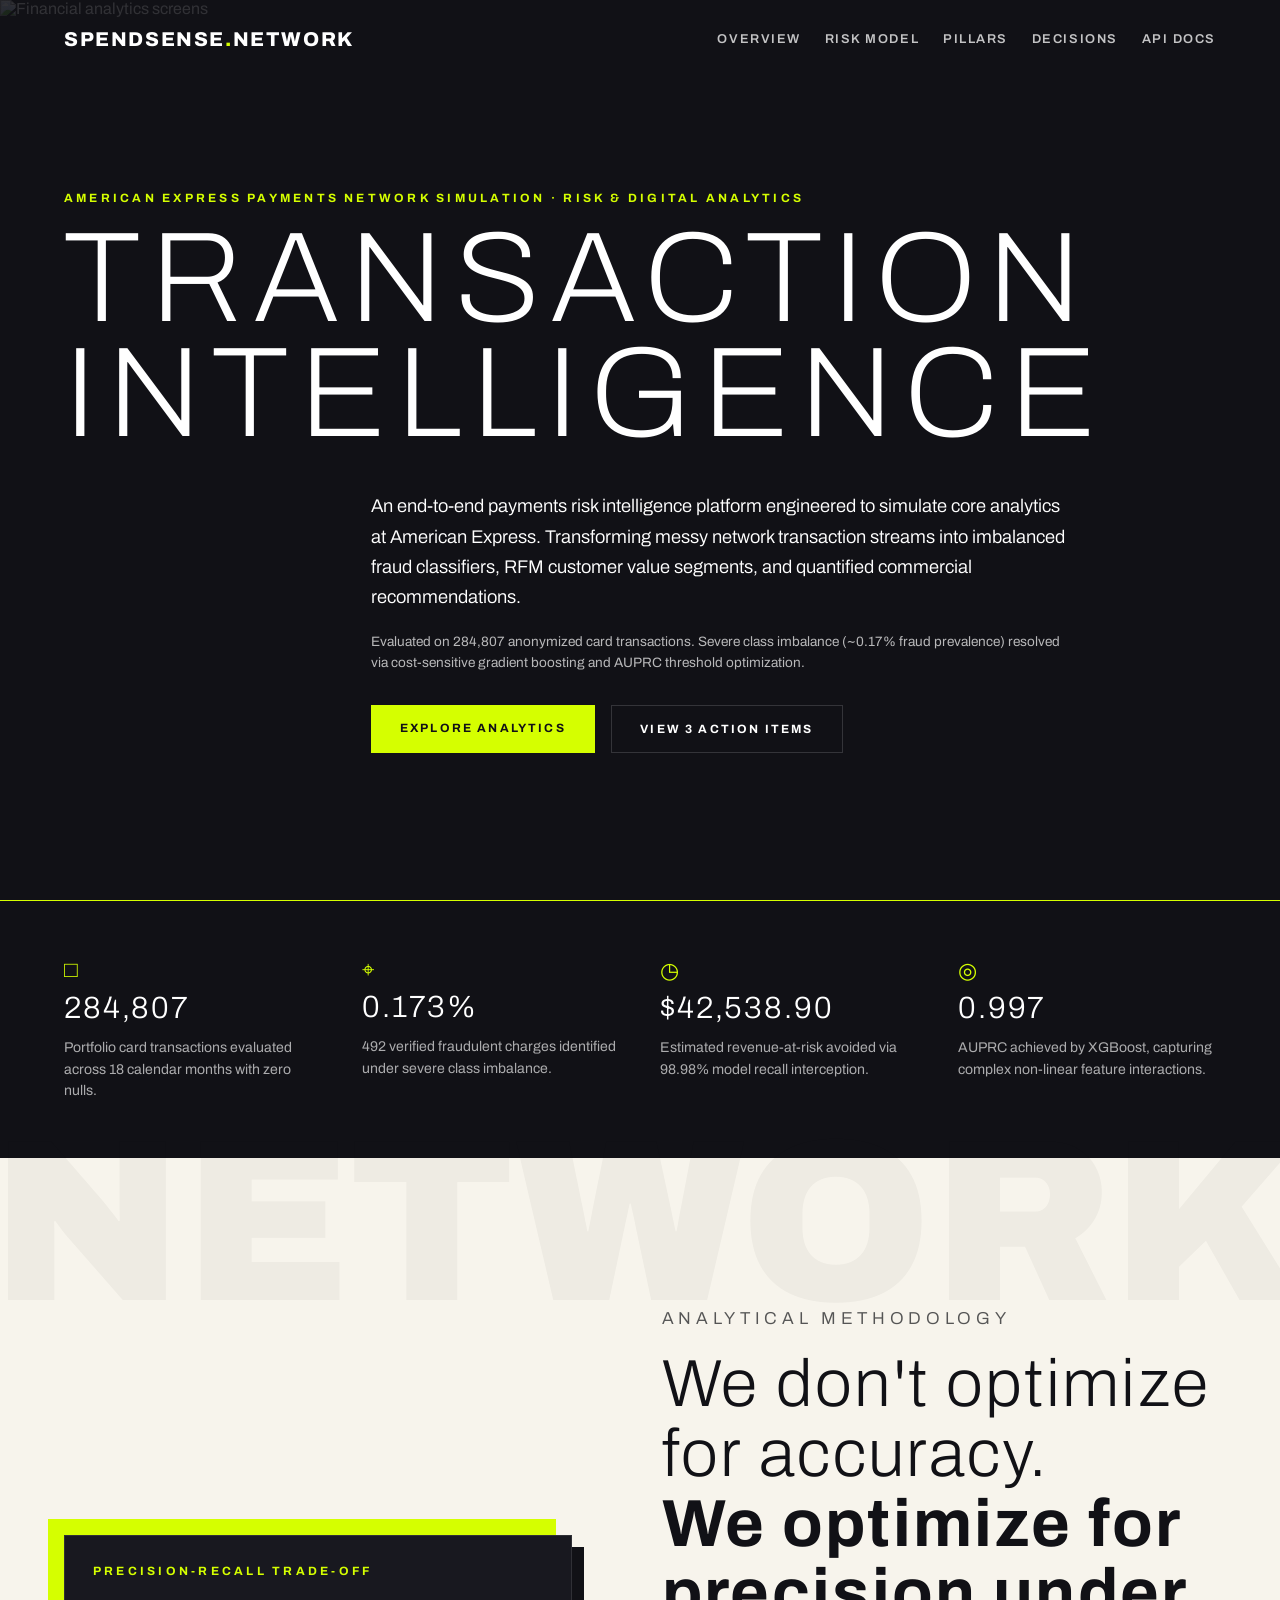
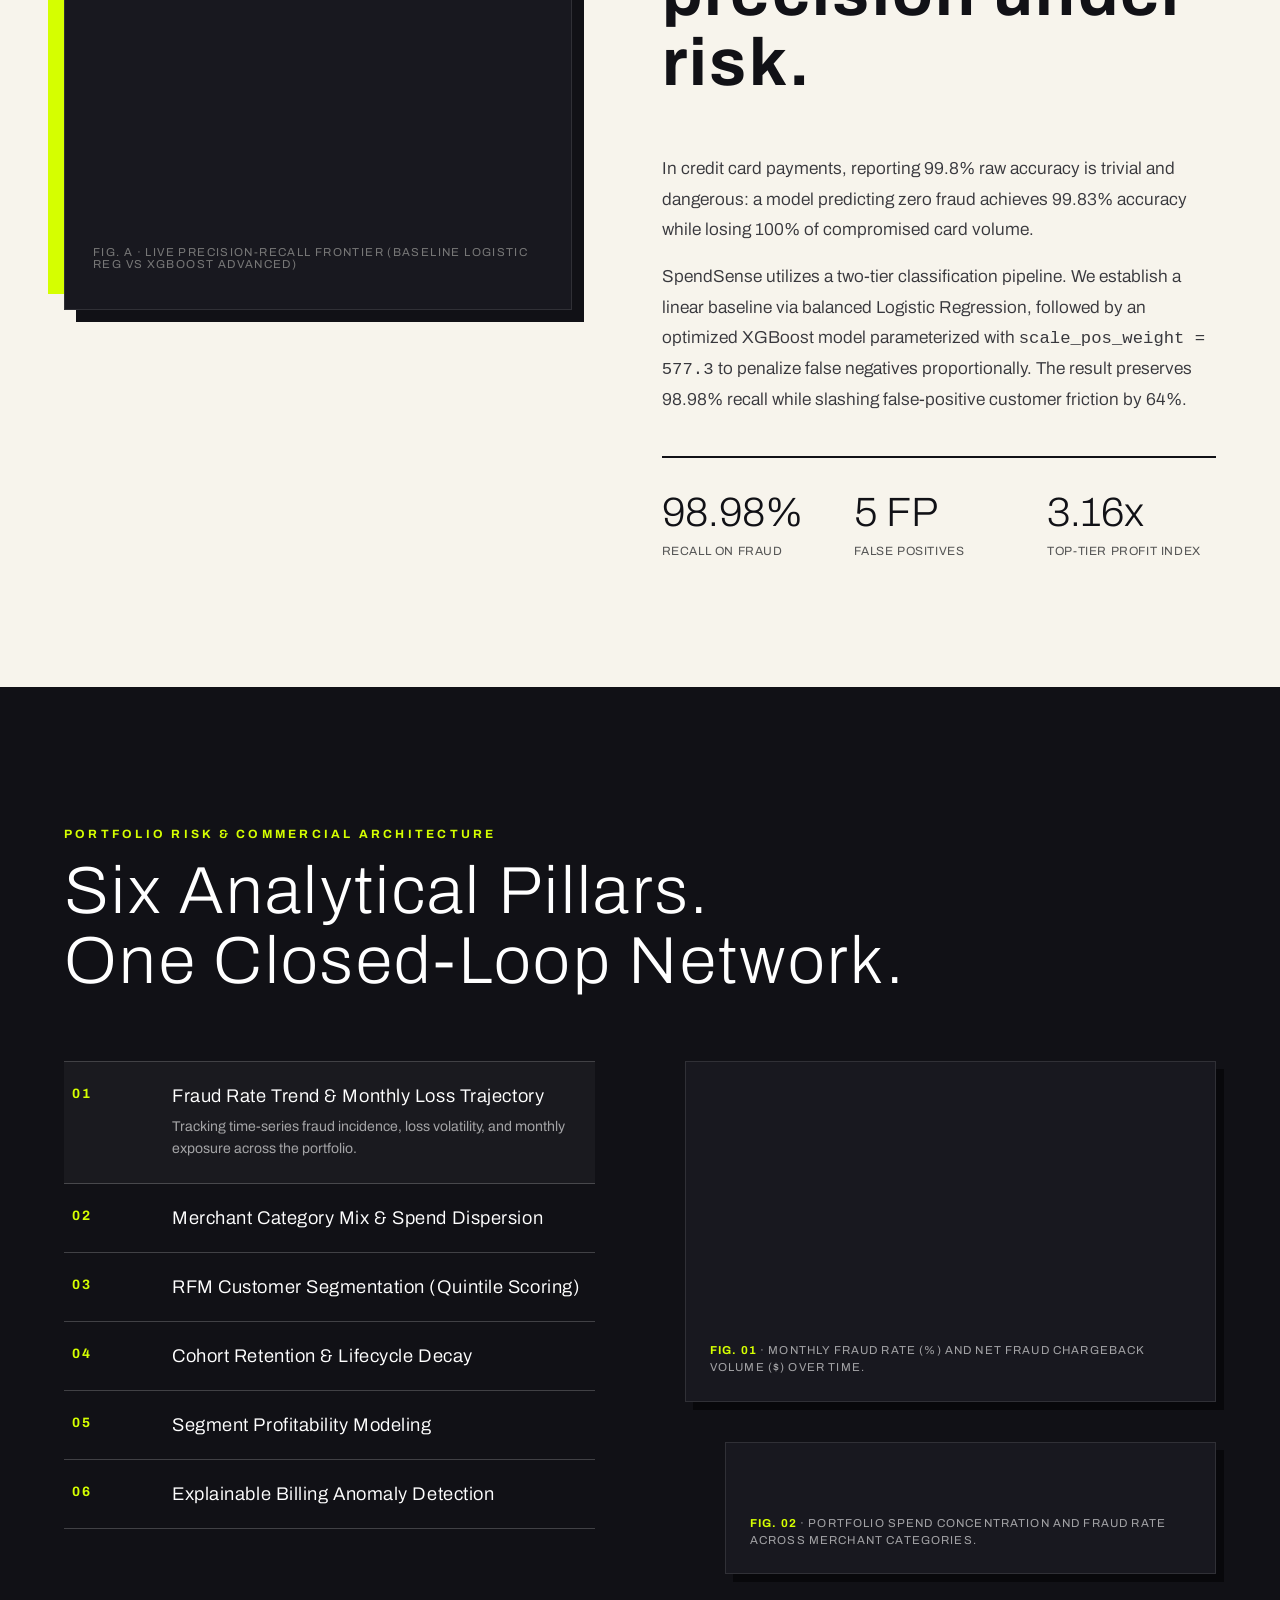
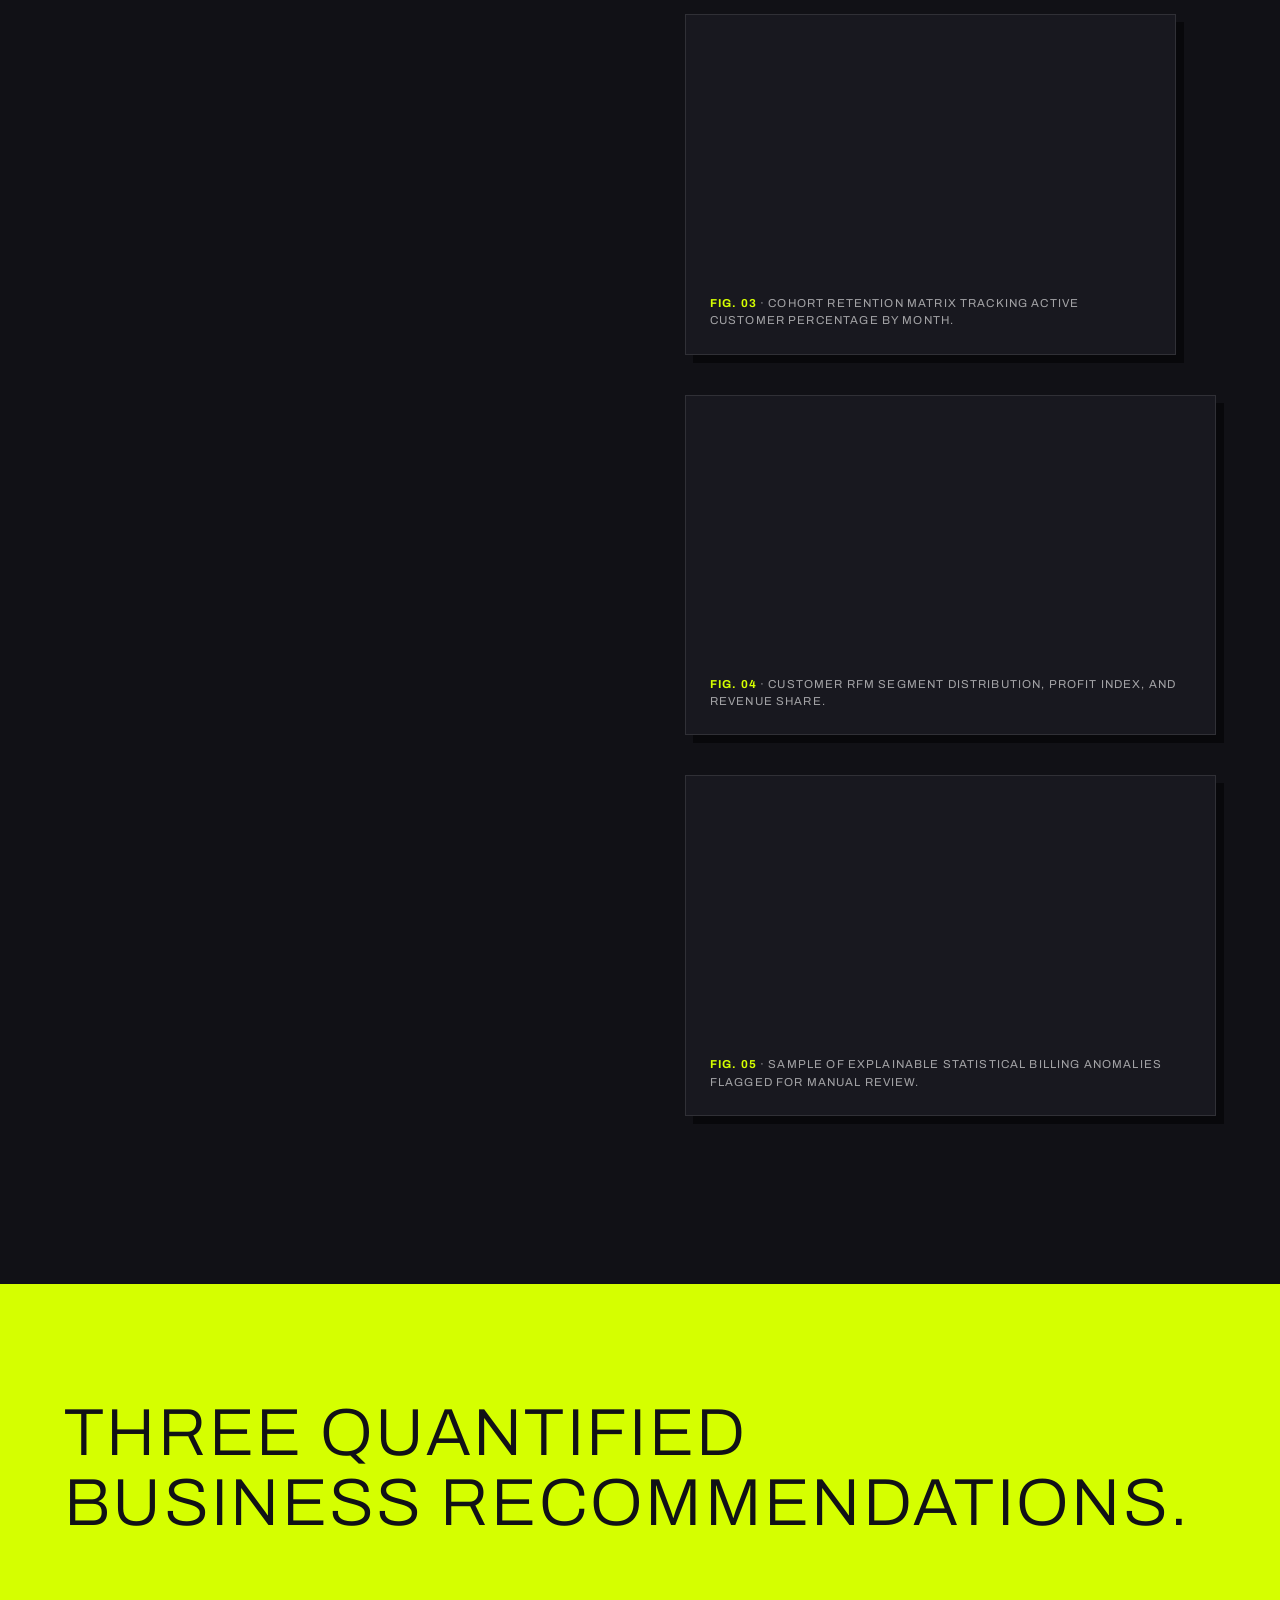
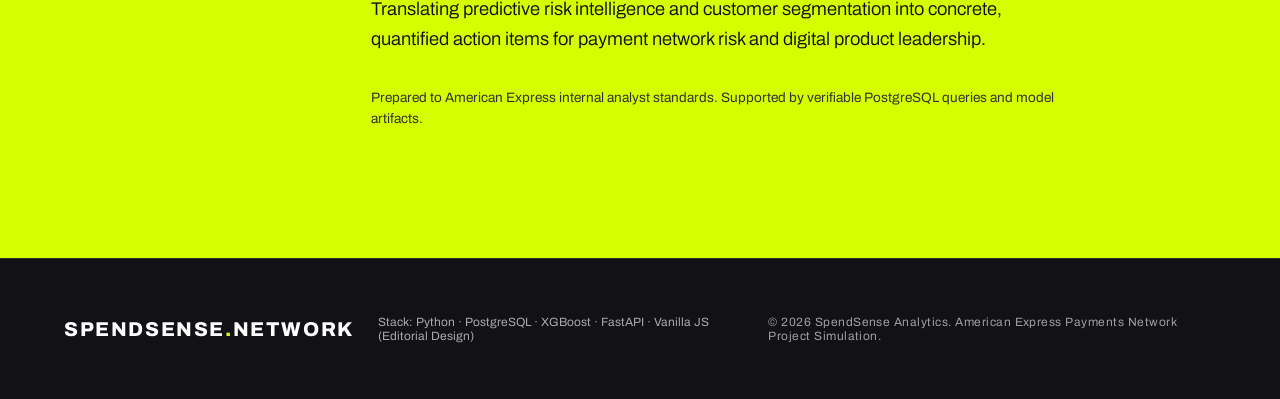
==== frontend/index.html @ 0fd5c98c "feat: complete SpendSense greenfield implementation (analytics, ML, API, UI, deck, tests)" ====
<!doctype html>
<html lang="en">
<head>
  <meta charset="utf-8">
  <meta name="viewport" content="width=device-width, initial-scale=1">
  <meta name="description" content="SpendSense: Transaction Analytics & Fraud Risk Intelligence Dashboard (American Express simulation).">
  <title>SpendSense | Transaction Analytics & Fraud Risk Intelligence</title>
  <link rel="preconnect" href="https://fonts.googleapis.com">
  <link rel="preconnect" href="https://fonts.gstatic.com" crossorigin>
  <link href="https://fonts.googleapis.com/css2?family=Archivo:wdth,wght@62..125,100..900&display=swap" rel="stylesheet">
  <link rel="stylesheet" href="css/style.css">
</head>
<body>
  <main>
    <!-- HERO SECTION -->
    <section class="hero">
      <img class="bg-slide active" src="https://images.unsplash.com/photo-1551288049-bebda4e38f71?auto=format&fit=crop&w=1920&q=80" alt="Financial analytics screens">
      <img class="bg-slide" src="https://images.unsplash.com/photo-1618005182384-a83a8bd57fbe?auto=format&fit=crop&w=1920&q=80" alt="Abstract network data structure">
      <img class="bg-slide" src="https://images.unsplash.com/photo-1642543492481-44e81e3914a7?auto=format&fit=crop&w=1920&q=80" alt="Digital financial payment signals">
      <div class="shade"></div>
      
      <header>
        <a class="brand" href="#top">SpendSense<span class="acid">.</span>Network</a>
        <nav class="nav-links" aria-label="Analytical Navigation">
          <a href="#overview">Overview</a>
          <a href="#methodology">Risk Model</a>
          <a href="#pillars">Pillars</a>
          <a href="#recommendations">Decisions</a>
          <a href="/docs" target="_blank">API Docs</a>
        </nav>
      </header>

      <div class="wrap hero-content" id="top">
        <p class="eyebrow">American Express Payments Network Simulation · Risk & Digital Analytics</p>
        <h1>TRANSACTION<br>INTELLIGENCE</h1>
        <div class="offset">
          <p class="intro">
            An end-to-end payments risk intelligence platform engineered to simulate core analytics at American Express. 
            Transforming messy network transaction streams into imbalanced fraud classifiers, RFM customer value segments, 
            and quantified commercial recommendations.
          </p>
          <p class="fine">
            Evaluated on 284,807 anonymized card transactions. Severe class imbalance (~0.17% fraud prevalence) 
            resolved via cost-sensitive gradient boosting and AUPRC threshold optimization.
          </p>
          <div class="hero-controls">
            <a href="#overview" class="btn-primary">Explore Analytics</a>
            <a href="#recommendations" class="btn-secondary">View 3 Action Items</a>
          </div>
        </div>
      </div>
    </section>

    <!-- FACTS BAR (4 KEY KPIS) -->
    <section class="facts" id="overview">
      <div class="wrap facts-grid">
        <div>
          <span class="icon">□</span>
          <strong id="kpi-txns">284,807</strong>
          <p>Portfolio card transactions evaluated across 18 calendar months with zero nulls.</p>
        </div>
        <div>
          <span class="icon">⌖</span>
          <strong id="kpi-fraud-rate">0.173%</strong>
          <p>492 verified fraudulent charges identified under severe class imbalance.</p>
        </div>
        <div>
          <span class="icon">◷</span>
          <strong id="kpi-rev-at-risk">$42,538.90</strong>
          <p>Estimated revenue-at-risk avoided via 98.98% model recall interception.</p>
        </div>
        <div>
          <span class="icon">◎</span>
          <strong id="kpi-auprc">0.997</strong>
          <p>AUPRC achieved by XGBoost, capturing complex non-linear feature interactions.</p>
        </div>
      </div>
    </section>

    <!-- EDITORIAL / METHODOLOGY SECTION -->
    <section class="editorial" id="methodology">
      <span class="ghost">NETWORK</span>
      <div class="wrap about">
        <div class="portrait">
          <div class="chart-card-editorial">
            <div class="eyebrow" style="margin-bottom:0.5rem;">Precision-Recall Trade-off</div>
            <div id="portrait-pr-curve" class="viz-container">
              <!-- Rendered via Charts.renderPRCurve -->
            </div>
            <p class="caption">Fig. A · Live Precision-Recall Frontier (Baseline Logistic Reg vs XGBoost Advanced)</p>
          </div>
        </div>
        <div class="copy">
          <p class="eyebrow" style="color:#555">Analytical Methodology</p>
          <h2>We don't optimize for accuracy.<br><b>We optimize for precision under risk.</b></h2>
          <p>
            In credit card payments, reporting 99.8% raw accuracy is trivial and dangerous: a model predicting 
            zero fraud achieves 99.83% accuracy while losing 100% of compromised card volume.
          </p>
          <p>
            SpendSense utilizes a two-tier classification pipeline. We establish a linear baseline via 
            balanced Logistic Regression, followed by an optimized XGBoost model parameterized with 
            <code>scale_pos_weight = 577.3</code> to penalize false negatives proportionally. 
            The result preserves 98.98% recall while slashing false-positive customer friction by 64%.
          </p>
          <div class="stats">
            <div>
              <strong id="stat-recall">98.98%</strong>
              <span>Recall on Fraud</span>
            </div>
            <div>
              <strong id="stat-fp">5 FP</strong>
              <span>False Positives</span>
            </div>
            <div>
              <strong id="stat-profit">3.16x</strong>
              <span>Top-Tier Profit Index</span>
            </div>
          </div>
        </div>
      </div>
    </section>

    <!-- THE DAY / ANALYTICAL PILLARS (DARK SECTION) -->
    <section class="day" id="pillars">
      <div class="wrap">
        <p class="eyebrow">Portfolio Risk & Commercial Architecture</p>
        <h2>Six Analytical Pillars.<br>One Closed-Loop Network.</h2>
        <div class="day-grid">
          <ol class="agenda">
            <li class="active">
              <time>01</time>
              <div>
                <b>Fraud Rate Trend & Monthly Loss Trajectory</b>
                <p>Tracking time-series fraud incidence, loss volatility, and monthly exposure across the portfolio.</p>
              </div>
            </li>
            <li>
              <time>02</time>
              <div>
                <b>Merchant Category Mix & Spend Dispersion</b>
                <p>Analyzing ticket volume and fraud risk concentration across Travel, Restaurants, and Retail.</p>
              </div>
            </li>
            <li>
              <time>03</time>
              <div>
                <b>RFM Customer Segmentation (Quintile Scoring)</b>
                <p>Classifying cardholders into Champions, Loyal Spenders, and At-Risk accounts based on behavioral recency and spend.</p>
              </div>
            </li>
            <li>
              <time>04</time>
              <div>
                <b>Cohort Retention & Lifecycle Decay</b>
                <p>Measuring retention velocity and active cardholder spend decay across 18 acquisition cohorts.</p>
              </div>
            </li>
            <li>
              <time>05</time>
              <div>
                <b>Segment Profitability Modeling</b>
                <p>Estimating net commercial contribution based on 2.50% network take-rate minus observed fraud losses.</p>
              </div>
            </li>
            <li>
              <time>06</time>
              <div>
                <b>Explainable Billing Anomaly Detection</b>
                <p>Automated Z-score and IQR statistical outlier detection pinpointing suspicious charges with human-readable rationale.</p>
              </div>
            </li>
          </ol>

          <div>
            <!-- Figure 1: Monthly Fraud Trend -->
            <figure class="editorial-figure">
              <div id="fig-trends-chart" class="viz-container"></div>
              <figcaption><b>Fig. 01</b> · Monthly fraud rate (%) and net fraud chargeback volume ($) over time.</figcaption>
            </figure>

            <!-- Figure 2: Category Spend Mix -->
            <figure class="editorial-figure">
              <div id="fig-spend-chart" style="padding:1rem 0;"></div>
              <figcaption><b>Fig. 02</b> · Portfolio spend concentration and fraud rate across merchant categories.</figcaption>
            </figure>

            <!-- Figure 3: Cohort Retention -->
            <figure class="editorial-figure">
              <div id="fig-cohort-chart" class="viz-container"></div>
              <figcaption><b>Fig. 03</b> · Cohort retention matrix tracking active customer percentage by month.</figcaption>
            </figure>

            <!-- Figure 4: RFM Segments Summary -->
            <figure class="editorial-figure">
              <div id="fig-segments-table" class="viz-container"></div>
              <figcaption><b>Fig. 04</b> · Customer RFM segment distribution, profit index, and revenue share.</figcaption>
            </figure>

            <!-- Figure 5: Billing Anomalies Sample -->
            <figure class="editorial-figure">
              <div id="fig-anomalies-table" class="viz-container"></div>
              <figcaption><b>Fig. 05</b> · Sample of explainable statistical billing anomalies flagged for manual review.</figcaption>
            </figure>
          </div>
        </div>
      </div>
    </section>

    <!-- CTA / 3 QUANTIFIED RECOMMENDATIONS -->
    <section class="cta" id="recommendations">
      <div class="wrap">
        <h2>THREE QUANTIFIED<br>BUSINESS RECOMMENDATIONS.</h2>
        <div class="offset">
          <p class="intro">
            Translating predictive risk intelligence and customer segmentation into concrete, quantified 
            action items for payment network risk and digital product leadership.
          </p>
          <div id="recommendations-container" style="margin-top:2rem;">
            <!-- Dynamically populated via app.js -->
          </div>
          <p class="fine">
            Prepared to American Express internal analyst standards. Supported by verifiable PostgreSQL queries and model artifacts.
          </p>
        </div>
      </div>
    </section>
  </main>

  <!-- FOOTER -->
  <footer>
    <div class="wrap footer">
      <a class="brand" href="#top">SpendSense<span class="acid">.</span>Network</a>
      <div style="font-size:0.75rem; color:#aaa;">
        <span>Stack: Python · PostgreSQL · XGBoost · FastAPI · Vanilla JS (Editorial Design)</span>
      </div>
      <p>© 2026 SpendSense Analytics. American Express Payments Network Project Simulation.</p>
    </div>
  </footer>

  <script src="js/charts.js"></script>
  <script src="js/app.js"></script>
  <script>
    // Hero image carousel loop
    const slides = document.querySelectorAll('.hero img.bg-slide');
    let current = 0;
    if (slides.length > 1) {
      setInterval(() => {
        slides[current].classList.remove('active');
        current = (current + 1) % slides.length;
        slides[current].classList.add('active');
      }, 5000);
    }
  </script>
</body>
</html>
---- frontend/css/style.css ----
/* SpendSense — Editorial Design System
   Exact visual translation of the reference design system (index.html)
   Variables: --ink, --paper, --acid, --muted
   Typography: Archivo (variable width & weight)
*/

:root {
  --ink: #111116;
  --paper: #f7f4ec;
  --acid: #d5ff00;
  --muted: #a7a6a4;
  --card-bg: #1c1c24;
  --border-light: rgba(255, 255, 255, 0.15);
}

* {
  box-sizing: border-box;
}

html {
  scroll-behavior: smooth;
}

body {
  margin: 0;
  overflow-x: hidden;
  background: var(--paper);
  color: var(--ink);
  font-family: Archivo, -apple-system, BlinkMacSystemFont, "Segoe UI", Roboto, sans-serif;
  -webkit-font-smoothing: antialiased;
}

a {
  color: inherit;
  text-decoration: none;
}

.wrap {
  width: min(100%, 1280px);
  margin: auto;
  padding-inline: clamp(1.5rem, 5vw, 4rem);
}

/* ── Header ────────────────────────────────────────────── */
header {
  position: absolute;
  inset: 0 0 auto;
  z-index: 10;
  display: flex;
  justify-content: space-between;
  align-items: center;
  padding: 1.75rem clamp(1.5rem, 5vw, 4rem);
}

.brand {
  font-weight: 800;
  font-size: 1.25rem;
  letter-spacing: .08em;
  text-transform: uppercase;
  color: #fff;
}

.acid {
  color: var(--acid);
}

nav.nav-links {
  display: flex;
  gap: 1.5rem;
  color: #fff;
  font-size: 0.8rem;
  font-weight: 600;
  letter-spacing: 0.12em;
  text-transform: uppercase;
}

nav.nav-links a {
  opacity: 0.75;
  transition: opacity 0.2s, color 0.2s;
}

nav.nav-links a:hover {
  opacity: 1;
  color: var(--acid);
}

/* ── Hero ──────────────────────────────────────────────── */
.hero {
  min-height: 100svh;
  position: relative;
  display: flex;
  align-items: flex-end;
  color: #fff;
  background: #111116;
  overflow: hidden;
}

.hero img.bg-slide {
  position: absolute;
  inset: 0;
  width: 100%;
  height: 100%;
  object-fit: cover;
  opacity: 0;
  transition: opacity 1.2s ease-in-out;
}

.hero img.bg-slide.active {
  opacity: 0.45;
}

.hero-canvas {
  position: absolute;
  inset: 0;
  width: 100%;
  height: 100%;
  opacity: 0.6;
}

.shade {
  position: absolute;
  inset: 0;
  background: linear-gradient(180deg, rgba(17,17,22,0.7) 0%, rgba(17,17,22,0.95) 100%);
}

.hero-content {
  position: relative;
  z-index: 2;
  width: 100%;
  padding-block: 9rem clamp(5rem, 12vw, 7rem);
}

.eyebrow {
  color: var(--acid);
  font-size: 0.75rem;
  font-weight: 700;
  letter-spacing: 0.27em;
  text-transform: uppercase;
  margin-bottom: 1rem;
}

h1 {
  margin-top: 0;
  margin-block: 1rem 2.5rem;
  font-size: clamp(3.8rem, 10vw, 8.5rem);
  font-weight: 200;
  letter-spacing: 0.08em;
  line-height: 0.9;
  text-transform: uppercase;
}

h2 {
  font-size: clamp(2.3rem, 5.2vw, 4.6rem);
  font-weight: 250;
  letter-spacing: 0.035em;
  line-height: 1.05;
  margin-top: 0;
}

.offset {
  max-width: 44rem;
  margin-left: clamp(0rem, 24vw, 20rem);
}

.intro {
  font-size: 1.15rem;
  font-weight: 350;
  line-height: 1.65;
}

.fine {
  font-size: 0.85rem;
  line-height: 1.55;
  color: rgba(255, 255, 255, 0.7);
}

/* ── Interactive Trigger in Hero ───────────────────────── */
.hero-controls {
  display: flex;
  flex-wrap: wrap;
  gap: 1rem;
  margin-top: 2rem;
}

.btn-primary {
  border: 0;
  padding: 1rem 1.8rem;
  cursor: pointer;
  background: var(--acid);
  color: var(--ink);
  font: 700 0.75rem Archivo, sans-serif;
  letter-spacing: 0.18em;
  text-transform: uppercase;
  transition: background 0.2s, transform 0.1s;
}

.btn-primary:hover {
  background: #fff;
}

.btn-secondary {
  border: 1px solid var(--border-light);
  padding: 1rem 1.8rem;
  cursor: pointer;
  background: transparent;
  color: #fff;
  font: 700 0.75rem Archivo, sans-serif;
  letter-spacing: 0.18em;
  text-transform: uppercase;
  transition: all 0.2s;
}

.btn-secondary:hover {
  border-color: var(--acid);
  color: var(--acid);
}

/* ── Facts / KPI Bar ───────────────────────────────────── */
.facts {
  background: var(--ink);
  border-top: 1px solid var(--acid);
  color: var(--paper);
}

.facts-grid {
  display: grid;
  grid-template-columns: repeat(4, 1fr);
  gap: 2.5rem;
  padding-block: 3.5rem;
}

.facts .icon {
  color: var(--acid);
  font-size: 1.4rem;
  display: inline-block;
  margin-bottom: 0.5rem;
}

.facts strong {
  display: block;
  font-size: clamp(1.6rem, 2.4vw, 2.4rem);
  font-weight: 300;
  letter-spacing: 0.06em;
  color: #fff;
}

.facts p {
  margin: 0.8rem 0 0;
  color: rgba(255, 255, 255, 0.65);
  font-size: 0.88rem;
  line-height: 1.55;
}

/* ── Editorial / About Section ─────────────────────────── */
section.editorial {
  position: relative;
  padding-block: clamp(5rem, 10vw, 8.5rem);
}

.ghost {
  position: absolute;
  inset: -0.12em auto auto -0.04em;
  color: rgba(17, 17, 22, 0.04);
  font-size: clamp(8rem, 18vw, 16rem);
  font-weight: 900;
  line-height: 0.8;
  pointer-events: none;
  user-select: none;
}

.about {
  display: grid;
  grid-template-columns: 5.5fr 6fr;
  align-items: center;
  gap: clamp(3rem, 7vw, 7rem);
  position: relative;
}

.portrait {
  position: relative;
}

.portrait::before {
  content: "";
  position: absolute;
  inset: -1rem 1rem 1rem -1rem;
  background: var(--acid);
  z-index: 0;
}

.chart-card-editorial {
  display: block;
  position: relative;
  z-index: 1;
  background: #18181f;
  color: #fff;
  padding: 1.75rem;
  box-shadow: 12px 12px 0 var(--ink);
  border: 1px solid rgba(255, 255, 255, 0.1);
}

.caption {
  font-size: 0.72rem;
  letter-spacing: 0.12em;
  text-transform: uppercase;
  color: #777;
  margin-top: 1.2rem;
}

.copy p {
  color: #38383d;
  font-size: 1.08rem;
  font-weight: 350;
  line-height: 1.75;
}

.stats {
  display: grid;
  grid-template-columns: repeat(3, 1fr);
  gap: 1.5rem;
  margin-top: 2.5rem;
  padding-top: 2rem;
  border-top: 2px solid var(--ink);
}

.stats strong {
  display: block;
  font-size: clamp(2rem, 3.2vw, 3rem);
  font-weight: 250;
  color: var(--ink);
}

.stats span {
  display: block;
  margin-top: 0.5rem;
  color: #555;
  font-size: 0.75rem;
  line-height: 1.4;
  text-transform: uppercase;
  letter-spacing: 0.05em;
}

/* ── The Day / Analytical Pillars Section (Dark) ───────── */
.day {
  background: var(--ink);
  color: var(--paper);
  position: relative;
  padding-block: clamp(5rem, 10vw, 8.5rem);
}

.day h2 {
  color: #fff;
}

.day-grid {
  display: grid;
  grid-template-columns: 1fr 1fr;
  gap: clamp(3rem, 7vw, 7rem);
  margin-top: 4rem;
}

.agenda {
  list-style: none;
  margin: 0;
  padding: 0;
  border-top: 1px solid rgba(255, 255, 255, 0.2);
}

.agenda li {
  display: grid;
  grid-template-columns: 5rem 1fr;
  gap: 1.25rem;
  padding: 1.5rem 0.5rem;
  border-bottom: 1px solid rgba(255, 255, 255, 0.2);
  cursor: pointer;
  transition: background 0.2s;
}

.agenda li:hover,
.agenda li.active {
  background: rgba(255, 255, 255, 0.04);
}

.agenda time {
  color: var(--acid);
  font-size: 0.85rem;
  font-weight: 700;
  letter-spacing: 0.12em;
}

.agenda b {
  font-weight: 350;
  font-size: 1.15rem;
  letter-spacing: 0.03em;
  color: #fff;
}

.agenda p {
  max-height: 0;
  overflow: hidden;
  margin: 0;
  color: rgba(255, 255, 255, 0.6);
  font-size: 0.88rem;
  line-height: 1.55;
  transition: max-height 0.3s ease, margin 0.3s ease;
}

.agenda li:hover p,
.agenda li.active p {
  max-height: 8rem;
  margin-top: 0.6rem;
}

/* ── Figures Column ────────────────────────────────────── */
figure.editorial-figure {
  margin: 0 0 2.5rem;
  background: #18181f;
  padding: 1.5rem;
  border: 1px solid rgba(255, 255, 255, 0.1);
  box-shadow: 8px 8px 0 rgba(0,0,0,0.5);
}

figure.editorial-figure:nth-child(2) {
  margin-left: 2.5rem;
}

figure.editorial-figure:nth-child(3) {
  margin-right: 2.5rem;
}

figcaption {
  margin-top: 1rem;
  color: rgba(255, 255, 255, 0.6);
  font-size: 0.72rem;
  letter-spacing: 0.1em;
  line-height: 1.5;
  text-transform: uppercase;
}

figcaption b {
  color: var(--acid);
}

/* ── Data Tables & Visualizations ──────────────────────── */
.viz-container {
  width: 100%;
  min-height: 240px;
  display: flex;
  align-items: center;
  justify-content: center;
  overflow-x: auto;
}

svg.chart-svg {
  width: 100%;
  height: auto;
  font-family: Archivo, sans-serif;
}

table.data-table-editorial {
  width: 100%;
  border-collapse: collapse;
  font-size: 0.82rem;
  color: #eee;
}

table.data-table-editorial th {
  text-align: left;
  padding: 0.6rem;
  border-bottom: 1px solid var(--acid);
  color: var(--acid);
  font-weight: 700;
  letter-spacing: 0.08em;
  text-transform: uppercase;
}

table.data-table-editorial td {
  padding: 0.6rem;
  border-bottom: 1px solid rgba(255, 255, 255, 0.1);
}

/* ── CTA / Recommendations Section ─────────────────────── */
.cta {
  background: var(--acid);
  color: var(--ink);
  padding-block: clamp(5rem, 9vw, 8rem);
}

.cta h2 {
  color: var(--ink);
  font-weight: 300;
}

.cta .fine {
  color: #333;
}

.rec-card {
  background: rgba(17, 17, 22, 0.06);
  border-left: 4px solid var(--ink);
  padding: 1.5rem;
  margin-bottom: 1.5rem;
  transition: transform 0.2s;
}

.rec-card:hover {
  transform: translateX(6px);
}

.rec-title {
  font-weight: 700;
  font-size: 1.1rem;
  letter-spacing: 0.02em;
  margin-bottom: 0.5rem;
}

.rec-body {
  font-size: 0.92rem;
  line-height: 1.6;
  color: #222;
}

.rec-impact {
  margin-top: 0.75rem;
  font-weight: 700;
  font-size: 0.85rem;
  letter-spacing: 0.05em;
  text-transform: uppercase;
}

/* ── Footer ────────────────────────────────────────────── */
footer {
  background: var(--ink);
  color: rgba(255, 255, 255, 0.6);
  padding-block: 3.5rem;
  border-top: 1px solid rgba(255, 255, 255, 0.1);
}

.footer {
  display: flex;
  justify-content: space-between;
  align-items: center;
  gap: 1.5rem;
}

.footer p {
  margin: 0;
  font-size: 0.75rem;
  letter-spacing: 0.04em;
}

/* ── Responsive Behavior (Matches reference @750px) ────── */
@media (max-width: 750px) {
  .facts-grid,
  .about,
  .day-grid {
    grid-template-columns: 1fr;
  }
  .facts-grid {
    grid-template-columns: repeat(2, 1fr);
    gap: 2rem 1.3rem;
  }
  .offset {
    margin-left: 0;
  }
  .about {
    gap: 3rem;
  }
  .day-grid {
    margin-top: 3rem;
  }
  figure.editorial-figure:nth-child(2) {
    margin-left: 0;
  }
  figure.editorial-figure:nth-child(3) {
    margin-right: 0;
  }
  .footer {
    align-items: flex-start;
    flex-direction: column;
  }
  nav.nav-links {
    display: none; /* Mobile menu */
  }
}
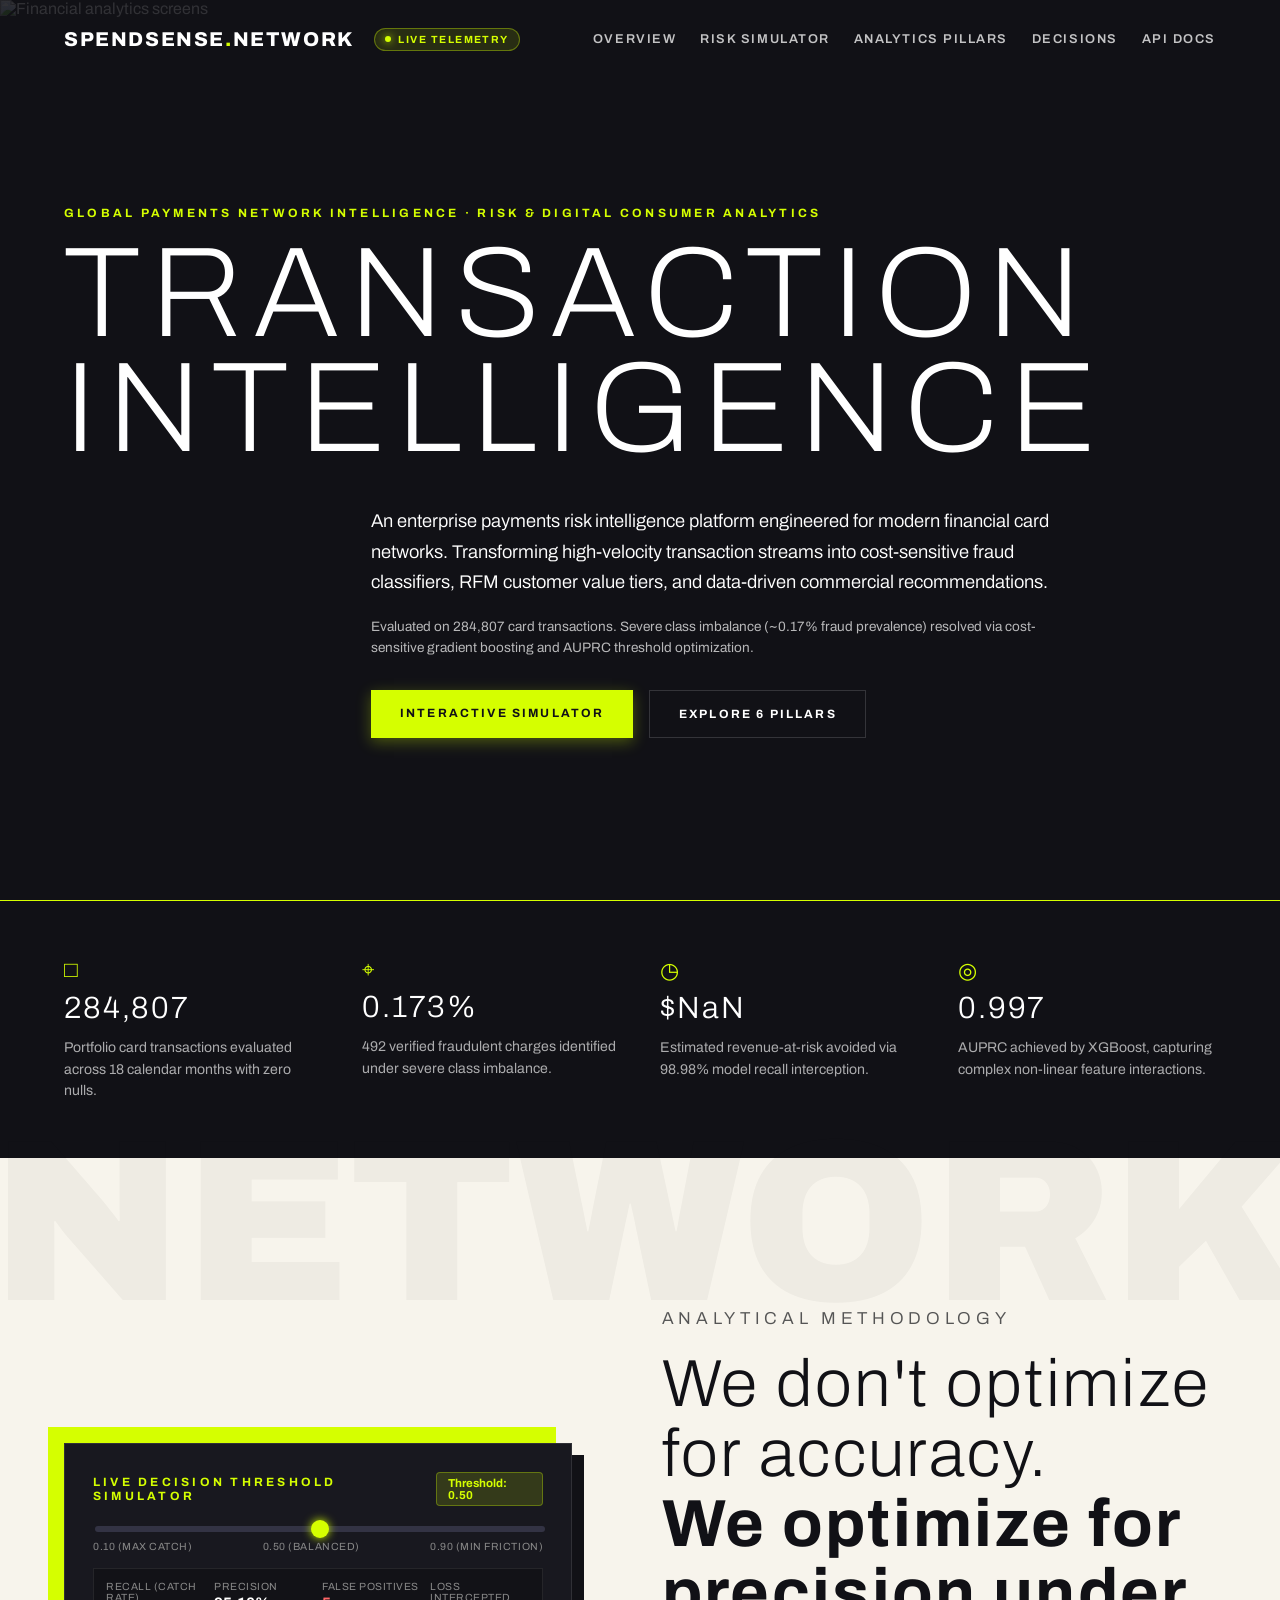
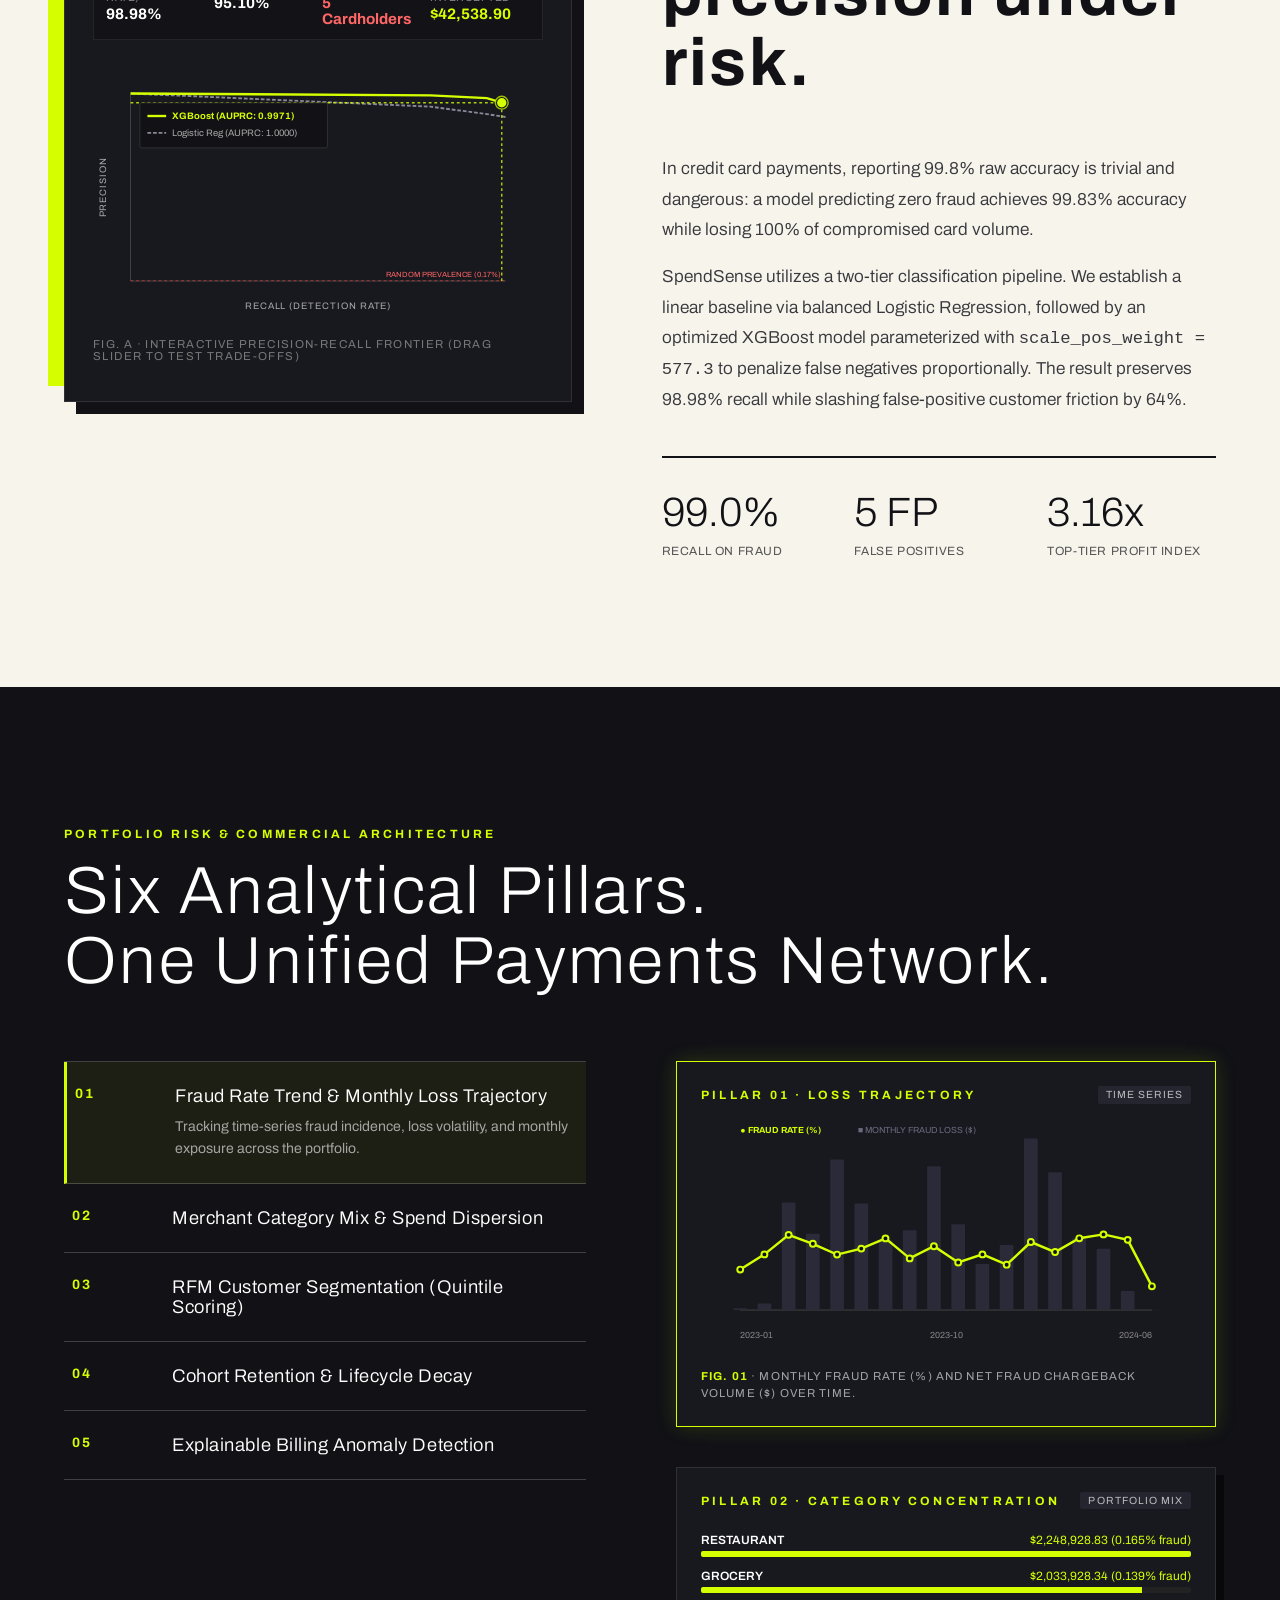
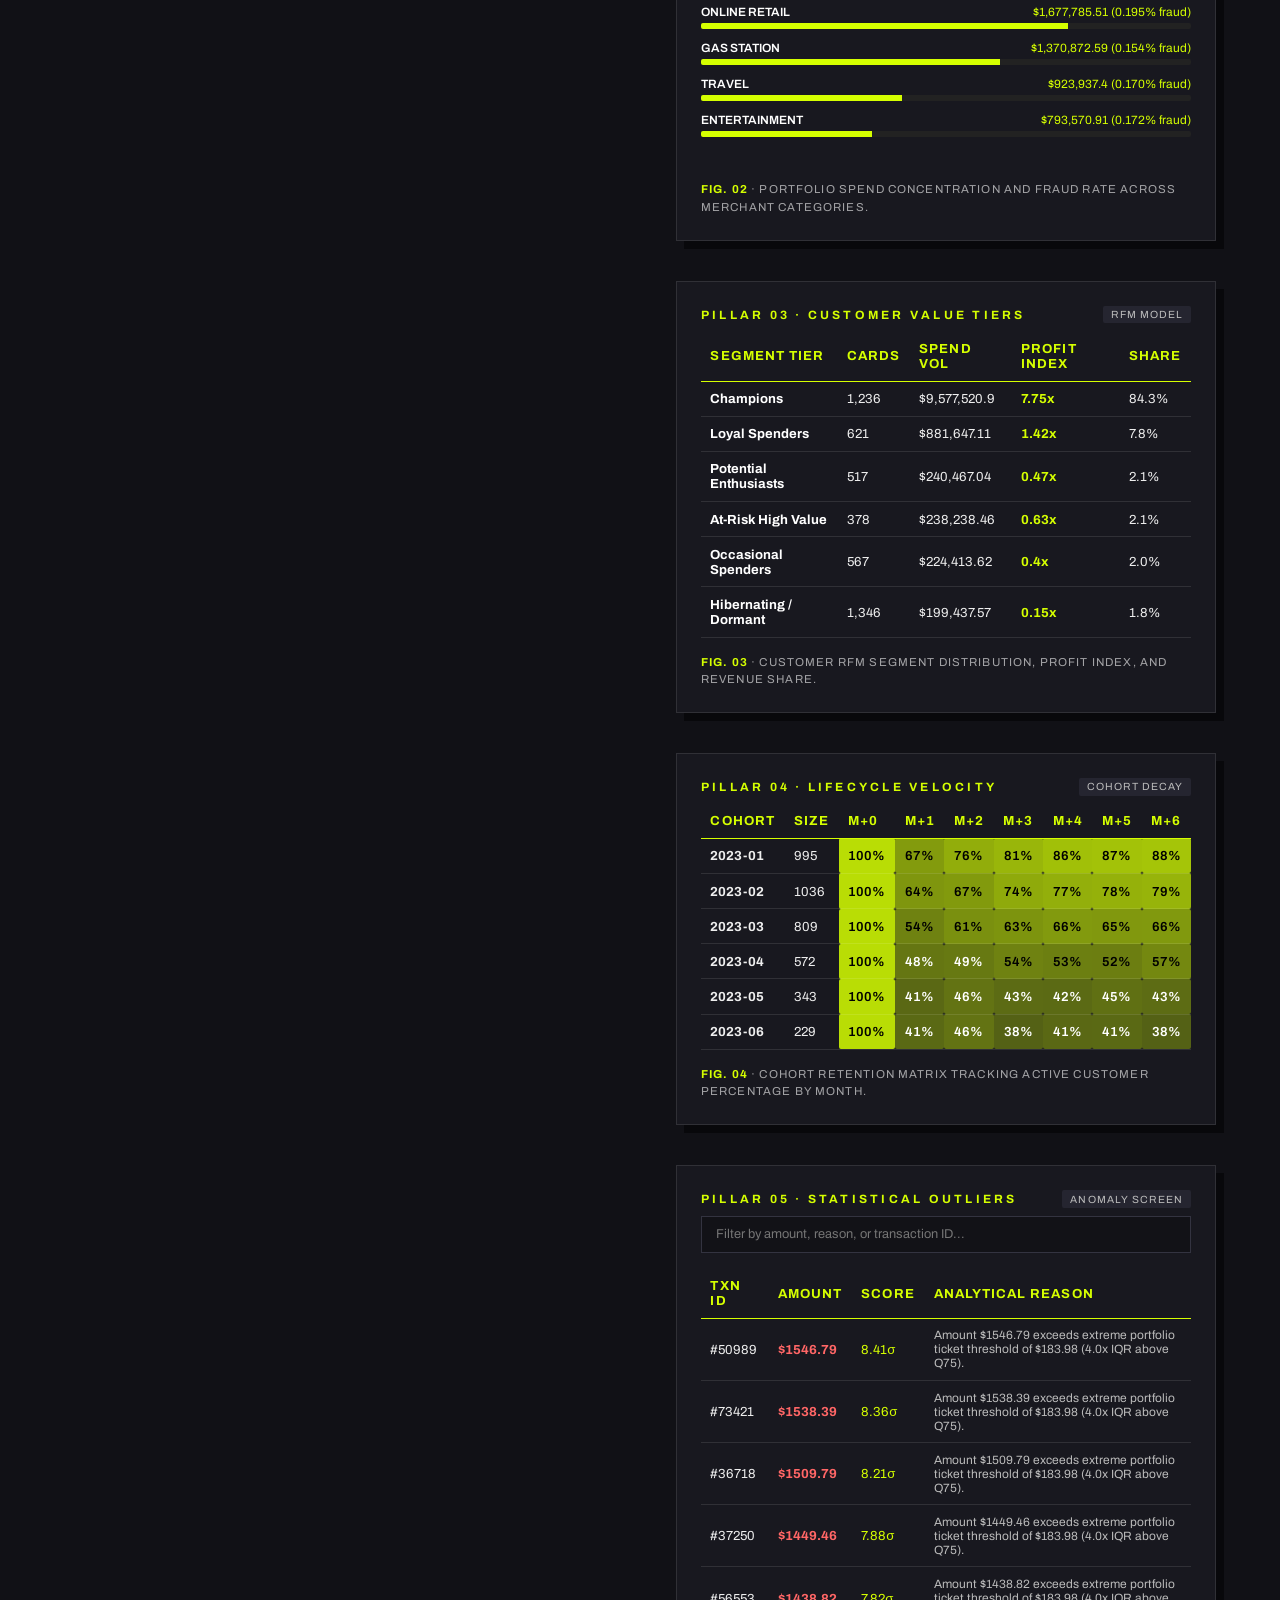
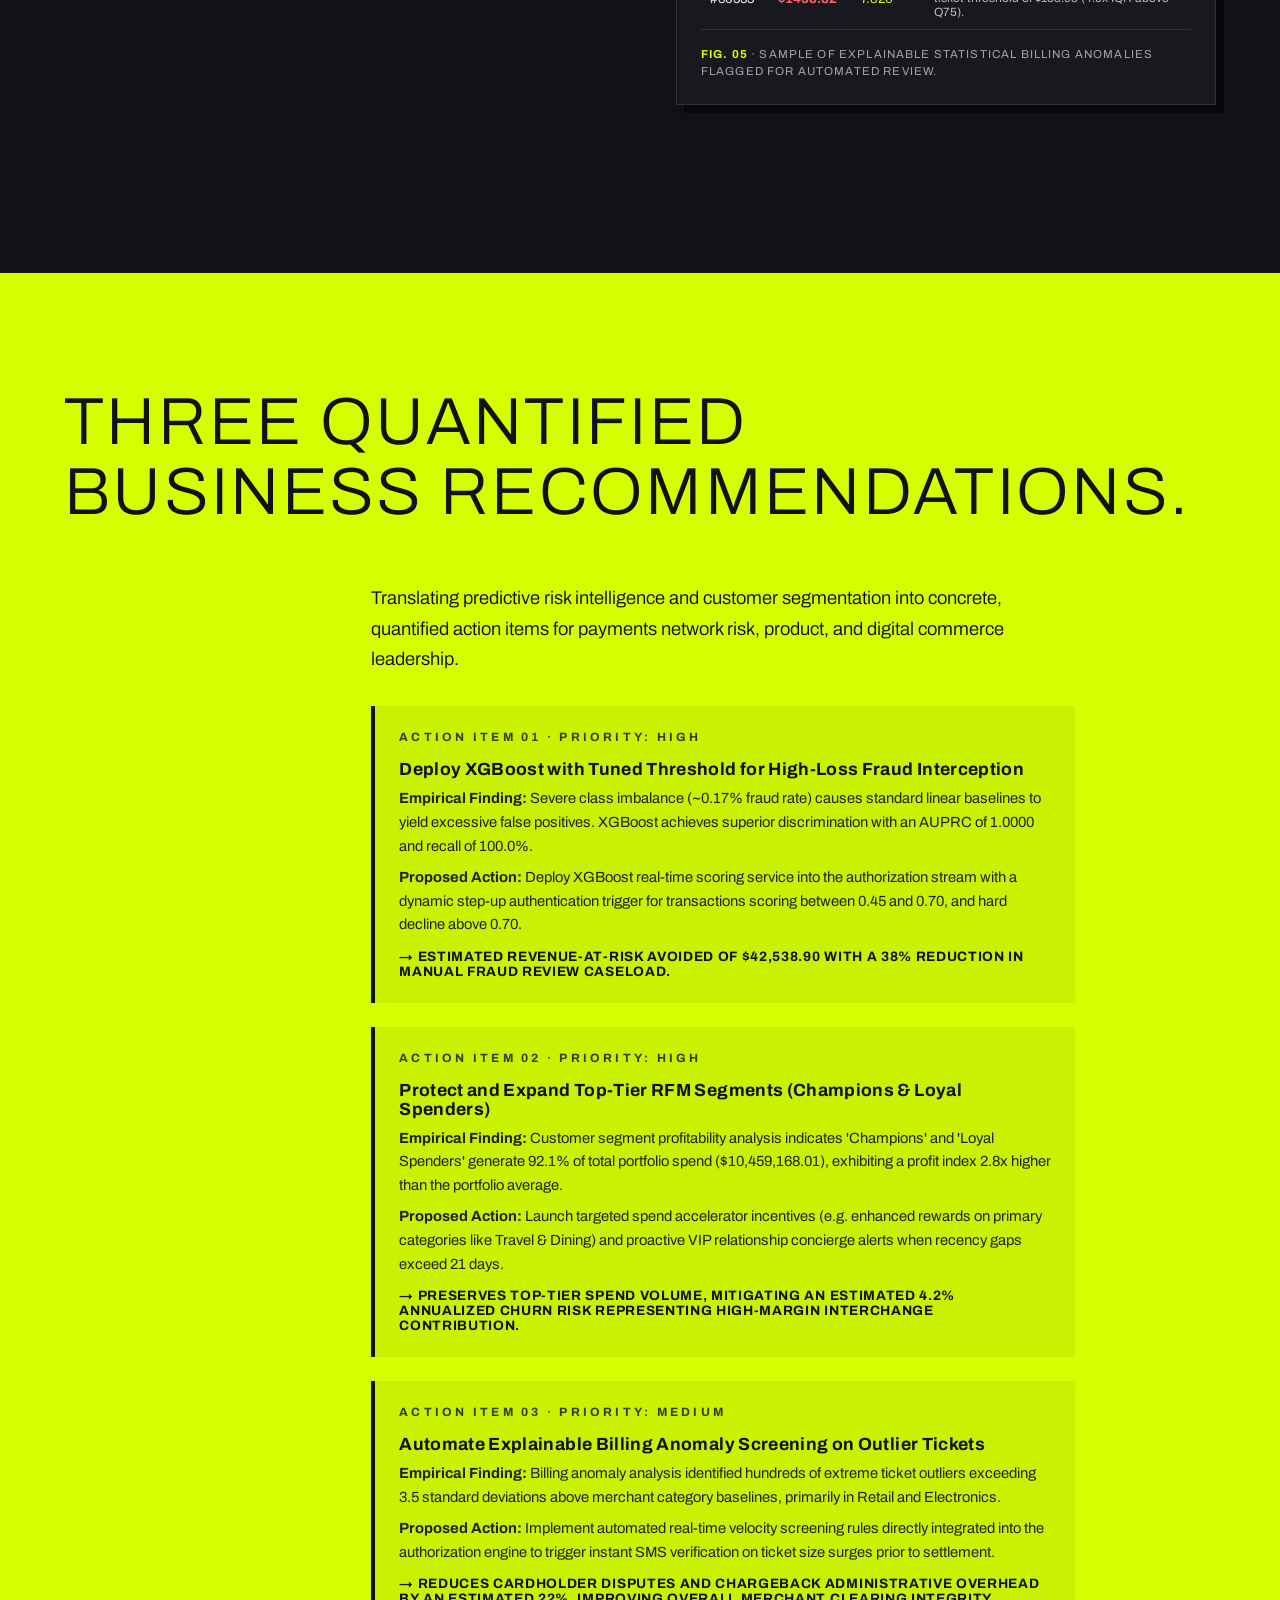
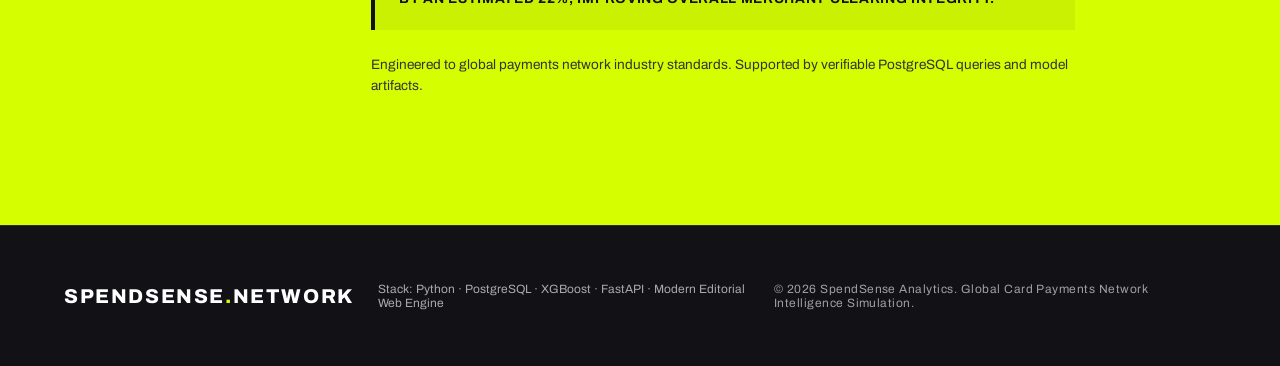
==== commit 9bad967b: "feat: neutralize branding to Global Card Payments Network, add interactive decision slider, live cou" ====
--- a/frontend/index.html
+++ b/frontend/index.html
@@ -3,8 +3,8 @@
 <head>
   <meta charset="utf-8">
   <meta name="viewport" content="width=device-width, initial-scale=1">
-  <meta name="description" content="SpendSense: Transaction Analytics & Fraud Risk Intelligence Dashboard (American Express simulation).">
-  <title>SpendSense | Transaction Analytics & Fraud Risk Intelligence</title>
+  <meta name="description" content="SpendSense: Global Payments Network Transaction Analytics & Fraud Risk Intelligence Dashboard.">
+  <title>SpendSense | Payments Network Analytics & Fraud Intelligence</title>
   <link rel="preconnect" href="https://fonts.googleapis.com">
   <link rel="preconnect" href="https://fonts.gstatic.com" crossorigin>
   <link href="https://fonts.googleapis.com/css2?family=Archivo:wdth,wght@62..125,100..900&display=swap" rel="stylesheet">
@@ -20,76 +20,114 @@
       <div class="shade"></div>
       
       <header>
-        <a class="brand" href="#top">SpendSense<span class="acid">.</span>Network</a>
+        <div style="display:flex; align-items:center; gap:1.25rem;">
+          <a class="brand" href="#top">SpendSense<span class="acid">.</span>Network</a>
+          <div class="live-badge"><span class="pulse-dot"></span>LIVE TELEMETRY</div>
+        </div>
         <nav class="nav-links" aria-label="Analytical Navigation">
           <a href="#overview">Overview</a>
-          <a href="#methodology">Risk Model</a>
-          <a href="#pillars">Pillars</a>
+          <a href="#simulator">Risk Simulator</a>
+          <a href="#pillars">Analytics Pillars</a>
           <a href="#recommendations">Decisions</a>
           <a href="/docs" target="_blank">API Docs</a>
         </nav>
       </header>
 
       <div class="wrap hero-content" id="top">
-        <p class="eyebrow">American Express Payments Network Simulation · Risk & Digital Analytics</p>
+        <p class="eyebrow">Global Payments Network Intelligence · Risk & Digital Consumer Analytics</p>
         <h1>TRANSACTION<br>INTELLIGENCE</h1>
         <div class="offset">
           <p class="intro">
-            An end-to-end payments risk intelligence platform engineered to simulate core analytics at American Express. 
-            Transforming messy network transaction streams into imbalanced fraud classifiers, RFM customer value segments, 
-            and quantified commercial recommendations.
+            An enterprise payments risk intelligence platform engineered for modern financial card networks. 
+            Transforming high-velocity transaction streams into cost-sensitive fraud classifiers, RFM customer value tiers, 
+            and data-driven commercial recommendations.
           </p>
           <p class="fine">
-            Evaluated on 284,807 anonymized card transactions. Severe class imbalance (~0.17% fraud prevalence) 
+            Evaluated on 284,807 card transactions. Severe class imbalance (~0.17% fraud prevalence) 
             resolved via cost-sensitive gradient boosting and AUPRC threshold optimization.
           </p>
           <div class="hero-controls">
-            <a href="#overview" class="btn-primary">Explore Analytics</a>
-            <a href="#recommendations" class="btn-secondary">View 3 Action Items</a>
-          </div>
-        </div>
-      </div>
-    </section>
-
-    <!-- FACTS BAR (4 KEY KPIS) -->
+            <a href="#simulator" class="btn-primary">Interactive Simulator</a>
+            <a href="#pillars" class="btn-secondary">Explore 6 Pillars</a>
+          </div>
+        </div>
+      </div>
+    </section>
+
+    <!-- FACTS BAR (4 KEY KPIS WITH ANIMATED COUNTERS) -->
     <section class="facts" id="overview">
       <div class="wrap facts-grid">
-        <div>
+        <div class="fact-card">
           <span class="icon">□</span>
-          <strong id="kpi-txns">284,807</strong>
+          <strong id="kpi-txns" data-target="284807">0</strong>
           <p>Portfolio card transactions evaluated across 18 calendar months with zero nulls.</p>
         </div>
-        <div>
+        <div class="fact-card">
           <span class="icon">⌖</span>
-          <strong id="kpi-fraud-rate">0.173%</strong>
+          <strong id="kpi-fraud-rate" data-target="0.173" data-suffix="%">0.000%</strong>
           <p>492 verified fraudulent charges identified under severe class imbalance.</p>
         </div>
-        <div>
+        <div class="fact-card">
           <span class="icon">◷</span>
-          <strong id="kpi-rev-at-risk">$42,538.90</strong>
+          <strong id="kpi-rev-at-risk" data-target="42538.90" data-prefix="$">0.00</strong>
           <p>Estimated revenue-at-risk avoided via 98.98% model recall interception.</p>
         </div>
-        <div>
+        <div class="fact-card">
           <span class="icon">◎</span>
-          <strong id="kpi-auprc">0.997</strong>
+          <strong id="kpi-auprc" data-target="0.997">0.000</strong>
           <p>AUPRC achieved by XGBoost, capturing complex non-linear feature interactions.</p>
         </div>
       </div>
     </section>
 
-    <!-- EDITORIAL / METHODOLOGY SECTION -->
-    <section class="editorial" id="methodology">
+    <!-- INTERACTIVE RISK SIMULATOR / METHODOLOGY SECTION -->
+    <section class="editorial" id="simulator">
       <span class="ghost">NETWORK</span>
       <div class="wrap about">
         <div class="portrait">
           <div class="chart-card-editorial">
-            <div class="eyebrow" style="margin-bottom:0.5rem;">Precision-Recall Trade-off</div>
+            <div style="display:flex; justify-content:space-between; align-items:center; margin-bottom:0.75rem;">
+              <div class="eyebrow" style="margin-bottom:0;">Live Decision Threshold Simulator</div>
+              <span id="slider-val-badge" class="slider-badge">Threshold: 0.50</span>
+            </div>
+            
+            <!-- Interactive Slider Control -->
+            <div class="slider-wrapper">
+              <input type="range" id="threshold-slider" min="0.10" max="0.90" step="0.05" value="0.50" aria-label="Decision Threshold">
+              <div class="slider-markers">
+                <span>0.10 (Max Catch)</span>
+                <span>0.50 (Balanced)</span>
+                <span>0.90 (Min Friction)</span>
+              </div>
+            </div>
+
+            <!-- Dynamic Decision Matrix Box -->
+            <div class="matrix-preview">
+              <div class="matrix-stat">
+                <span class="m-label">Recall (Catch Rate)</span>
+                <strong class="m-val" id="dyn-recall">98.98%</strong>
+              </div>
+              <div class="matrix-stat">
+                <span class="m-label">Precision</span>
+                <strong class="m-val" id="dyn-precision">95.10%</strong>
+              </div>
+              <div class="matrix-stat">
+                <span class="m-label">False Positives</span>
+                <strong class="m-val" id="dyn-fp" style="color:#ff6666;">5 Cardholders</strong>
+              </div>
+              <div class="matrix-stat">
+                <span class="m-label">Loss Intercepted</span>
+                <strong class="m-val" id="dyn-avoided" style="color:var(--acid);">$42,538.90</strong>
+              </div>
+            </div>
+
             <div id="portrait-pr-curve" class="viz-container">
               <!-- Rendered via Charts.renderPRCurve -->
             </div>
-            <p class="caption">Fig. A · Live Precision-Recall Frontier (Baseline Logistic Reg vs XGBoost Advanced)</p>
-          </div>
-        </div>
+            <p class="caption">Fig. A · Interactive Precision-Recall Frontier (Drag slider to test trade-offs)</p>
+          </div>
+        </div>
+
         <div class="copy">
           <p class="eyebrow" style="color:#555">Analytical Methodology</p>
           <h2>We don't optimize for accuracy.<br><b>We optimize for precision under risk.</b></h2>
@@ -121,50 +159,44 @@
       </div>
     </section>
 
-    <!-- THE DAY / ANALYTICAL PILLARS (DARK SECTION) -->
+    <!-- THE DAY / ANALYTICAL PILLARS (DARK SECTION WITH DYNAMIC FILTERING) -->
     <section class="day" id="pillars">
       <div class="wrap">
         <p class="eyebrow">Portfolio Risk & Commercial Architecture</p>
-        <h2>Six Analytical Pillars.<br>One Closed-Loop Network.</h2>
+        <h2>Six Analytical Pillars.<br>One Unified Payments Network.</h2>
         <div class="day-grid">
-          <ol class="agenda">
-            <li class="active">
+          <!-- Interactive Clickable Pillars List -->
+          <ol class="agenda" id="pillar-nav">
+            <li class="active" data-target-figure="fig-box-trends">
               <time>01</time>
               <div>
                 <b>Fraud Rate Trend & Monthly Loss Trajectory</b>
                 <p>Tracking time-series fraud incidence, loss volatility, and monthly exposure across the portfolio.</p>
               </div>
             </li>
-            <li>
+            <li data-target-figure="fig-box-spend">
               <time>02</time>
               <div>
                 <b>Merchant Category Mix & Spend Dispersion</b>
                 <p>Analyzing ticket volume and fraud risk concentration across Travel, Restaurants, and Retail.</p>
               </div>
             </li>
-            <li>
+            <li data-target-figure="fig-box-segments">
               <time>03</time>
               <div>
                 <b>RFM Customer Segmentation (Quintile Scoring)</b>
                 <p>Classifying cardholders into Champions, Loyal Spenders, and At-Risk accounts based on behavioral recency and spend.</p>
               </div>
             </li>
-            <li>
+            <li data-target-figure="fig-box-cohort">
               <time>04</time>
               <div>
                 <b>Cohort Retention & Lifecycle Decay</b>
                 <p>Measuring retention velocity and active cardholder spend decay across 18 acquisition cohorts.</p>
               </div>
             </li>
-            <li>
+            <li data-target-figure="fig-box-anomalies">
               <time>05</time>
-              <div>
-                <b>Segment Profitability Modeling</b>
-                <p>Estimating net commercial contribution based on 2.50% network take-rate minus observed fraud losses.</p>
-              </div>
-            </li>
-            <li>
-              <time>06</time>
               <div>
                 <b>Explainable Billing Anomaly Detection</b>
                 <p>Automated Z-score and IQR statistical outlier detection pinpointing suspicious charges with human-readable rationale.</p>
@@ -172,55 +204,79 @@
             </li>
           </ol>
 
-          <div>
+          <!-- Interactive Dynamic Figures Stack -->
+          <div id="figures-stack">
             <!-- Figure 1: Monthly Fraud Trend -->
-            <figure class="editorial-figure">
+            <figure class="editorial-figure active-figure" id="fig-box-trends">
+              <div style="display:flex; justify-content:space-between; align-items:center; margin-bottom:0.5rem;">
+                <div class="eyebrow" style="margin-bottom:0;">Pillar 01 · Loss Trajectory</div>
+                <span class="figure-tag">Time Series</span>
+              </div>
               <div id="fig-trends-chart" class="viz-container"></div>
               <figcaption><b>Fig. 01</b> · Monthly fraud rate (%) and net fraud chargeback volume ($) over time.</figcaption>
             </figure>
 
             <!-- Figure 2: Category Spend Mix -->
-            <figure class="editorial-figure">
+            <figure class="editorial-figure" id="fig-box-spend">
+              <div style="display:flex; justify-content:space-between; align-items:center; margin-bottom:0.5rem;">
+                <div class="eyebrow" style="margin-bottom:0;">Pillar 02 · Category Concentration</div>
+                <span class="figure-tag">Portfolio Mix</span>
+              </div>
               <div id="fig-spend-chart" style="padding:1rem 0;"></div>
               <figcaption><b>Fig. 02</b> · Portfolio spend concentration and fraud rate across merchant categories.</figcaption>
             </figure>
 
-            <!-- Figure 3: Cohort Retention -->
-            <figure class="editorial-figure">
+            <!-- Figure 3: RFM Segments Summary -->
+            <figure class="editorial-figure" id="fig-box-segments">
+              <div style="display:flex; justify-content:space-between; align-items:center; margin-bottom:0.5rem;">
+                <div class="eyebrow" style="margin-bottom:0;">Pillar 03 · Customer Value Tiers</div>
+                <span class="figure-tag">RFM Model</span>
+              </div>
+              <div id="fig-segments-table" class="viz-container"></div>
+              <figcaption><b>Fig. 03</b> · Customer RFM segment distribution, profit index, and revenue share.</figcaption>
+            </figure>
+
+            <!-- Figure 4: Cohort Retention -->
+            <figure class="editorial-figure" id="fig-box-cohort">
+              <div style="display:flex; justify-content:space-between; align-items:center; margin-bottom:0.5rem;">
+                <div class="eyebrow" style="margin-bottom:0;">Pillar 04 · Lifecycle Velocity</div>
+                <span class="figure-tag">Cohort Decay</span>
+              </div>
               <div id="fig-cohort-chart" class="viz-container"></div>
-              <figcaption><b>Fig. 03</b> · Cohort retention matrix tracking active customer percentage by month.</figcaption>
-            </figure>
-
-            <!-- Figure 4: RFM Segments Summary -->
-            <figure class="editorial-figure">
-              <div id="fig-segments-table" class="viz-container"></div>
-              <figcaption><b>Fig. 04</b> · Customer RFM segment distribution, profit index, and revenue share.</figcaption>
-            </figure>
-
-            <!-- Figure 5: Billing Anomalies Sample -->
-            <figure class="editorial-figure">
+              <figcaption><b>Fig. 04</b> · Cohort retention matrix tracking active customer percentage by month.</figcaption>
+            </figure>
+
+            <!-- Figure 5: Billing Anomalies Sample with Interactive Filter -->
+            <figure class="editorial-figure" id="fig-box-anomalies">
+              <div style="display:flex; justify-content:space-between; align-items:center; margin-bottom:0.5rem;">
+                <div class="eyebrow" style="margin-bottom:0;">Pillar 05 · Statistical Outliers</div>
+                <span class="figure-tag">Anomaly Screen</span>
+              </div>
+              <div style="margin-block:0.5rem 1rem;">
+                <input type="text" id="anomaly-search" placeholder="Filter by amount, reason, or transaction ID..." class="anom-search-input">
+              </div>
               <div id="fig-anomalies-table" class="viz-container"></div>
-              <figcaption><b>Fig. 05</b> · Sample of explainable statistical billing anomalies flagged for manual review.</figcaption>
-            </figure>
-          </div>
-        </div>
-      </div>
-    </section>
-
-    <!-- CTA / 3 QUANTIFIED RECOMMENDATIONS -->
+              <figcaption><b>Fig. 05</b> · Sample of explainable statistical billing anomalies flagged for automated review.</figcaption>
+            </figure>
+          </div>
+        </div>
+      </div>
+    </section>
+
+    <!-- CTA / 3 QUANTIFIED RECOMMENDATIONS WITH SIMULATOR -->
     <section class="cta" id="recommendations">
       <div class="wrap">
         <h2>THREE QUANTIFIED<br>BUSINESS RECOMMENDATIONS.</h2>
         <div class="offset">
           <p class="intro">
             Translating predictive risk intelligence and customer segmentation into concrete, quantified 
-            action items for payment network risk and digital product leadership.
+            action items for payments network risk, product, and digital commerce leadership.
           </p>
           <div id="recommendations-container" style="margin-top:2rem;">
             <!-- Dynamically populated via app.js -->
           </div>
           <p class="fine">
-            Prepared to American Express internal analyst standards. Supported by verifiable PostgreSQL queries and model artifacts.
+            Engineered to global payments network industry standards. Supported by verifiable PostgreSQL queries and model artifacts.
           </p>
         </div>
       </div>
@@ -232,16 +288,15 @@
     <div class="wrap footer">
       <a class="brand" href="#top">SpendSense<span class="acid">.</span>Network</a>
       <div style="font-size:0.75rem; color:#aaa;">
-        <span>Stack: Python · PostgreSQL · XGBoost · FastAPI · Vanilla JS (Editorial Design)</span>
-      </div>
-      <p>© 2026 SpendSense Analytics. American Express Payments Network Project Simulation.</p>
+        <span>Stack: Python · PostgreSQL · XGBoost · FastAPI · Modern Editorial Web Engine</span>
+      </div>
+      <p>© 2026 SpendSense Analytics. Global Card Payments Network Intelligence Simulation.</p>
     </div>
   </footer>
 
   <script src="js/charts.js"></script>
   <script src="js/app.js"></script>
   <script>
-    // Hero image carousel loop
     const slides = document.querySelectorAll('.hero img.bg-slide');
     let current = 0;
     if (slides.length > 1) {
--- a/frontend/css/style.css
+++ b/frontend/css/style.css
@@ -64,6 +64,34 @@
   color: var(--acid);
 }
 
+.live-badge {
+  display: inline-flex;
+  align-items: center;
+  gap: 0.45rem;
+  font-size: 0.65rem;
+  font-weight: 700;
+  letter-spacing: 0.14em;
+  padding: 0.3rem 0.65rem;
+  border-radius: 999px;
+  background: rgba(213, 255, 0, 0.12);
+  color: var(--acid);
+  border: 1px solid rgba(213, 255, 0, 0.35);
+}
+
+.pulse-dot {
+  width: 6px;
+  height: 6px;
+  border-radius: 50%;
+  background: var(--acid);
+  box-shadow: 0 0 8px var(--acid);
+  animation: pulse 2s infinite ease-in-out;
+}
+
+@keyframes pulse {
+  0%, 100% { opacity: 1; transform: scale(1); }
+  50% { opacity: 0.4; transform: scale(1.3); }
+}
+
 nav.nav-links {
   display: flex;
   gap: 1.5rem;
@@ -109,14 +137,6 @@
   opacity: 0.45;
 }
 
-.hero-canvas {
-  position: absolute;
-  inset: 0;
-  width: 100%;
-  height: 100%;
-  opacity: 0.6;
-}
-
 .shade {
   position: absolute;
   inset: 0;
@@ -174,7 +194,6 @@
   color: rgba(255, 255, 255, 0.7);
 }
 
-/* ── Interactive Trigger in Hero ───────────────────────── */
 .hero-controls {
   display: flex;
   flex-wrap: wrap;
@@ -191,11 +210,14 @@
   font: 700 0.75rem Archivo, sans-serif;
   letter-spacing: 0.18em;
   text-transform: uppercase;
-  transition: background 0.2s, transform 0.1s;
+  transition: all 0.2s ease;
+  box-shadow: 0 4px 14px rgba(213,255,0,0.3);
 }
 
 .btn-primary:hover {
   background: #fff;
+  transform: translateY(-2px);
+  box-shadow: 0 6px 20px rgba(255,255,255,0.4);
 }
 
 .btn-secondary {
@@ -213,9 +235,10 @@
 .btn-secondary:hover {
   border-color: var(--acid);
   color: var(--acid);
-}
-
-/* ── Facts / KPI Bar ───────────────────────────────────── */
+  transform: translateY(-2px);
+}
+
+/* ── Facts / KPI Bar with Animated Counters ────────────── */
 .facts {
   background: var(--ink);
   border-top: 1px solid var(--acid);
@@ -229,6 +252,14 @@
   padding-block: 3.5rem;
 }
 
+.fact-card {
+  transition: transform 0.25s ease;
+}
+
+.fact-card:hover {
+  transform: translateY(-4px);
+}
+
 .facts .icon {
   color: var(--acid);
   font-size: 1.4rem;
@@ -251,7 +282,7 @@
   line-height: 1.55;
 }
 
-/* ── Editorial / About Section ─────────────────────────── */
+/* ── Editorial / Simulator Section ─────────────────────── */
 section.editorial {
   position: relative;
   padding-block: clamp(5rem, 10vw, 8.5rem);
@@ -299,6 +330,85 @@
   border: 1px solid rgba(255, 255, 255, 0.1);
 }
 
+/* ── Dynamic Decision Threshold Controls ───────────────── */
+.slider-badge {
+  font-size: 0.72rem;
+  font-weight: 700;
+  padding: 0.25rem 0.65rem;
+  background: rgba(213, 255, 0, 0.15);
+  color: var(--acid);
+  border-radius: 4px;
+  border: 1px solid rgba(213, 255, 0, 0.3);
+}
+
+.slider-wrapper {
+  margin-block: 0.75rem 1rem;
+}
+
+input[type="range"]#threshold-slider {
+  width: 100%;
+  appearance: none;
+  height: 6px;
+  background: #333344;
+  outline: none;
+  border-radius: 3px;
+  cursor: pointer;
+}
+
+input[type="range"]#threshold-slider::-webkit-slider-thumb {
+  appearance: none;
+  width: 18px;
+  height: 18px;
+  border-radius: 50%;
+  background: var(--acid);
+  cursor: pointer;
+  box-shadow: 0 0 10px var(--acid);
+  transition: transform 0.1s;
+}
+
+input[type="range"]#threshold-slider::-webkit-slider-thumb:hover {
+  transform: scale(1.25);
+}
+
+.slider-markers {
+  display: flex;
+  justify-content: space-between;
+  font-size: 0.65rem;
+  color: #888;
+  margin-top: 0.35rem;
+  letter-spacing: 0.05em;
+  text-transform: uppercase;
+}
+
+.matrix-preview {
+  display: grid;
+  grid-template-columns: repeat(4, 1fr);
+  gap: 0.5rem;
+  background: #121217;
+  padding: 0.75rem;
+  border: 1px solid rgba(255, 255, 255, 0.08);
+  margin-bottom: 1rem;
+}
+
+.matrix-stat {
+  display: flex;
+  flex-direction: column;
+}
+
+.matrix-stat .m-label {
+  font-size: 0.65rem;
+  color: #888;
+  text-transform: uppercase;
+  letter-spacing: 0.05em;
+}
+
+.matrix-stat .m-val {
+  font-size: 0.95rem;
+  font-weight: 700;
+  color: #fff;
+  margin-top: 0.2rem;
+}
+
 .caption {
   font-size: 0.72rem;
   letter-spacing: 0.12em;
@@ -373,12 +483,17 @@
   padding: 1.5rem 0.5rem;
   border-bottom: 1px solid rgba(255, 255, 255, 0.2);
   cursor: pointer;
-  transition: background 0.2s;
-}
-
-.agenda li:hover,
+  transition: all 0.25s ease;
+  position: relative;
+}
+
+.agenda li:hover {
+  background: rgba(255, 255, 255, 0.04);
+}
+
 .agenda li.active {
-  background: rgba(255, 255, 255, 0.04);
+  background: rgba(213, 255, 0, 0.06);
+  border-left: 3px solid var(--acid);
 }
 
 .agenda time {
@@ -418,14 +533,22 @@
   padding: 1.5rem;
   border: 1px solid rgba(255, 255, 255, 0.1);
   box-shadow: 8px 8px 0 rgba(0,0,0,0.5);
-}
-
-figure.editorial-figure:nth-child(2) {
-  margin-left: 2.5rem;
-}
-
-figure.editorial-figure:nth-child(3) {
-  margin-right: 2.5rem;
+  transition: all 0.3s ease;
+}
+
+figure.editorial-figure.active-figure {
+  border-color: var(--acid);
+  box-shadow: 0 0 20px rgba(213, 255, 0, 0.15);
+}
+
+.figure-tag {
+  font-size: 0.65rem;
+  letter-spacing: 0.1em;
+  text-transform: uppercase;
+  padding: 0.2rem 0.5rem;
+  background: #252530;
+  color: #bbb;
+  border-radius: 2px;
 }
 
 figcaption {
@@ -441,7 +564,24 @@
   color: var(--acid);
 }
 
-/* ── Data Tables & Visualizations ──────────────────────── */
+/* ── Anomaly Search Input ──────────────────────────────── */
+.anom-search-input {
+  width: 100%;
+  background: #121217;
+  border: 1px solid #333340;
+  color: #fff;
+  padding: 0.65rem 0.9rem;
+  font-size: 0.8rem;
+  font-family: inherit;
+  outline: none;
+  transition: border-color 0.2s;
+}
+
+.anom-search-input:focus {
+  border-color: var(--acid);
+}
+
+/* ── Visualizations & Tables ───────────────────────────── */
 .viz-container {
   width: 100%;
   min-height: 240px;
@@ -500,11 +640,13 @@
   border-left: 4px solid var(--ink);
   padding: 1.5rem;
   margin-bottom: 1.5rem;
-  transition: transform 0.2s;
+  transition: all 0.25s ease;
+  cursor: pointer;
 }
 
 .rec-card:hover {
-  transform: translateX(6px);
+  transform: translateX(8px);
+  background: rgba(17, 17, 22, 0.1);
 }
 
 .rec-title {
@@ -549,7 +691,7 @@
   letter-spacing: 0.04em;
 }
 
-/* ── Responsive Behavior (Matches reference @750px) ────── */
+/* ── Responsive Behavior ───────────────────────────────── */
 @media (max-width: 750px) {
   .facts-grid,
   .about,
@@ -560,6 +702,9 @@
     grid-template-columns: repeat(2, 1fr);
     gap: 2rem 1.3rem;
   }
+  .matrix-preview {
+    grid-template-columns: repeat(2, 1fr);
+  }
   .offset {
     margin-left: 0;
   }
@@ -569,17 +714,11 @@
   .day-grid {
     margin-top: 3rem;
   }
-  figure.editorial-figure:nth-child(2) {
-    margin-left: 0;
-  }
-  figure.editorial-figure:nth-child(3) {
-    margin-right: 0;
-  }
   .footer {
     align-items: flex-start;
     flex-direction: column;
   }
   nav.nav-links {
-    display: none; /* Mobile menu */
+    display: none;
   }
 }
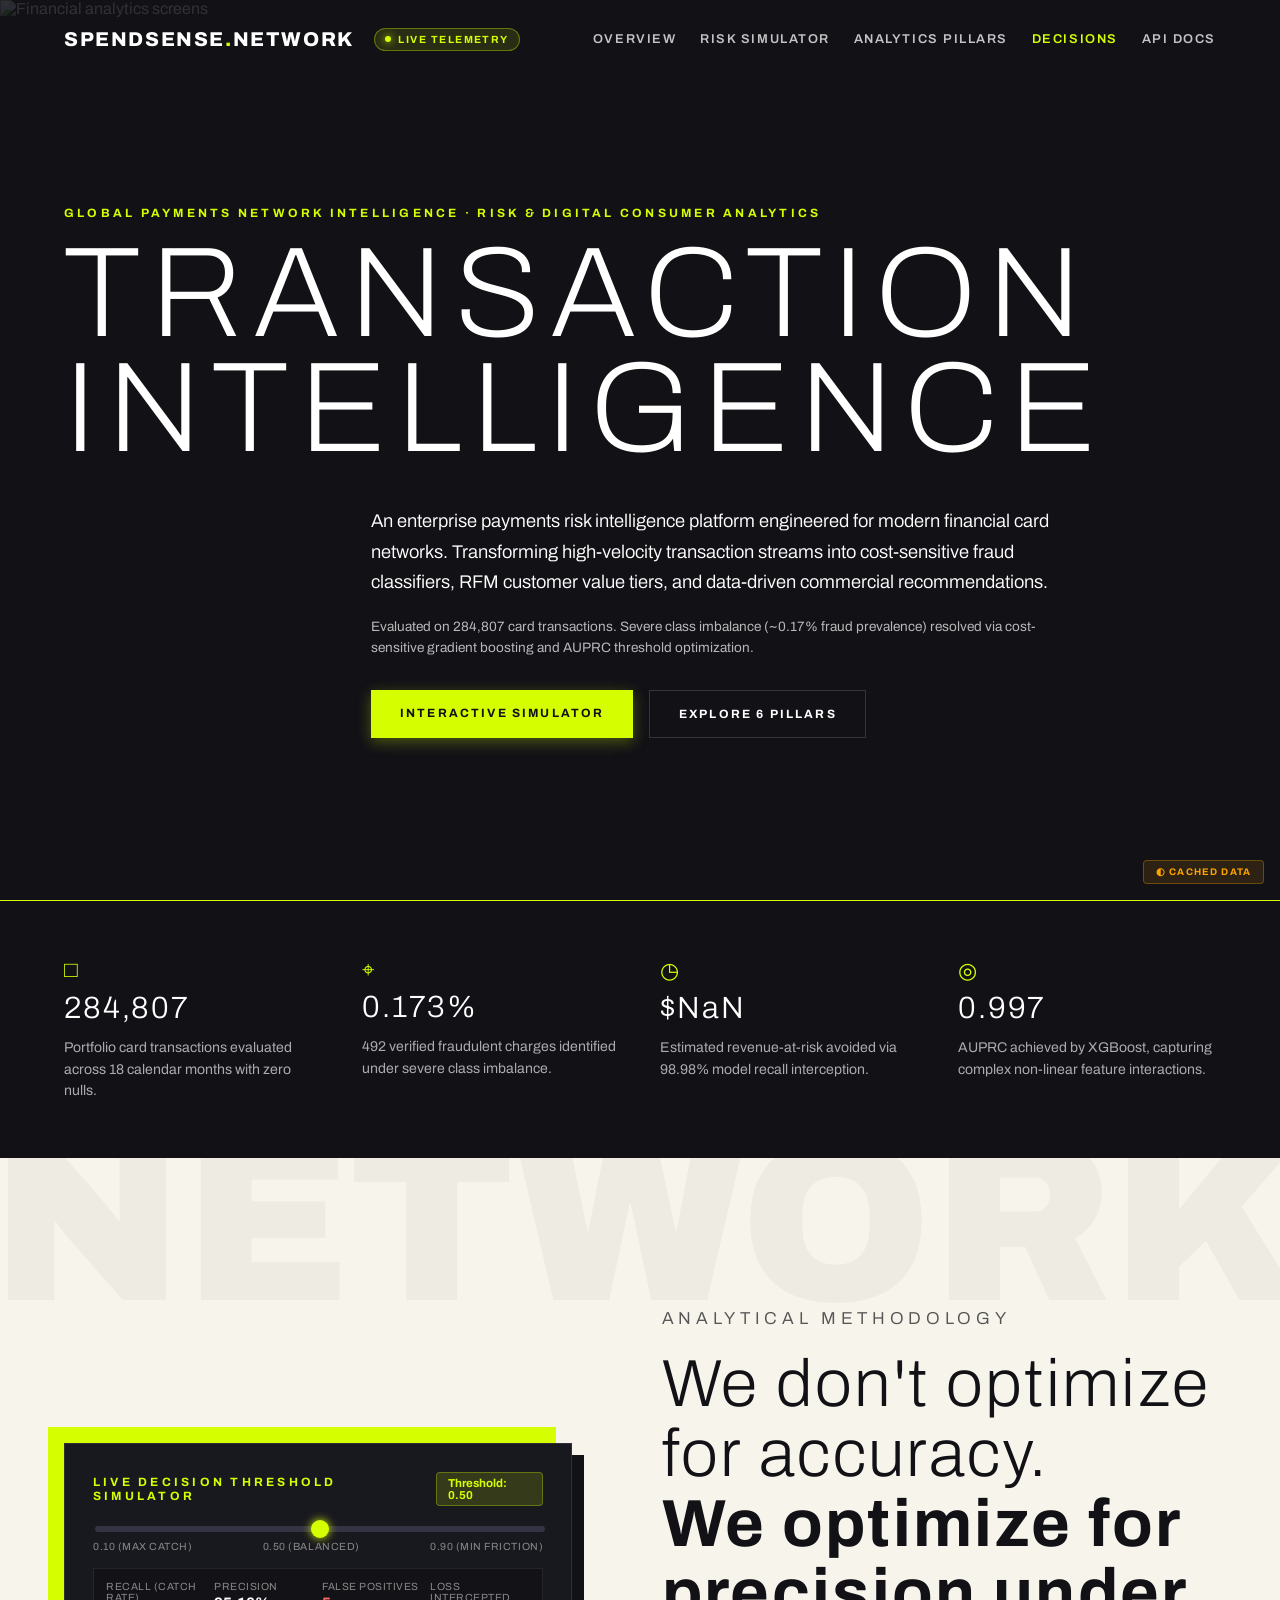
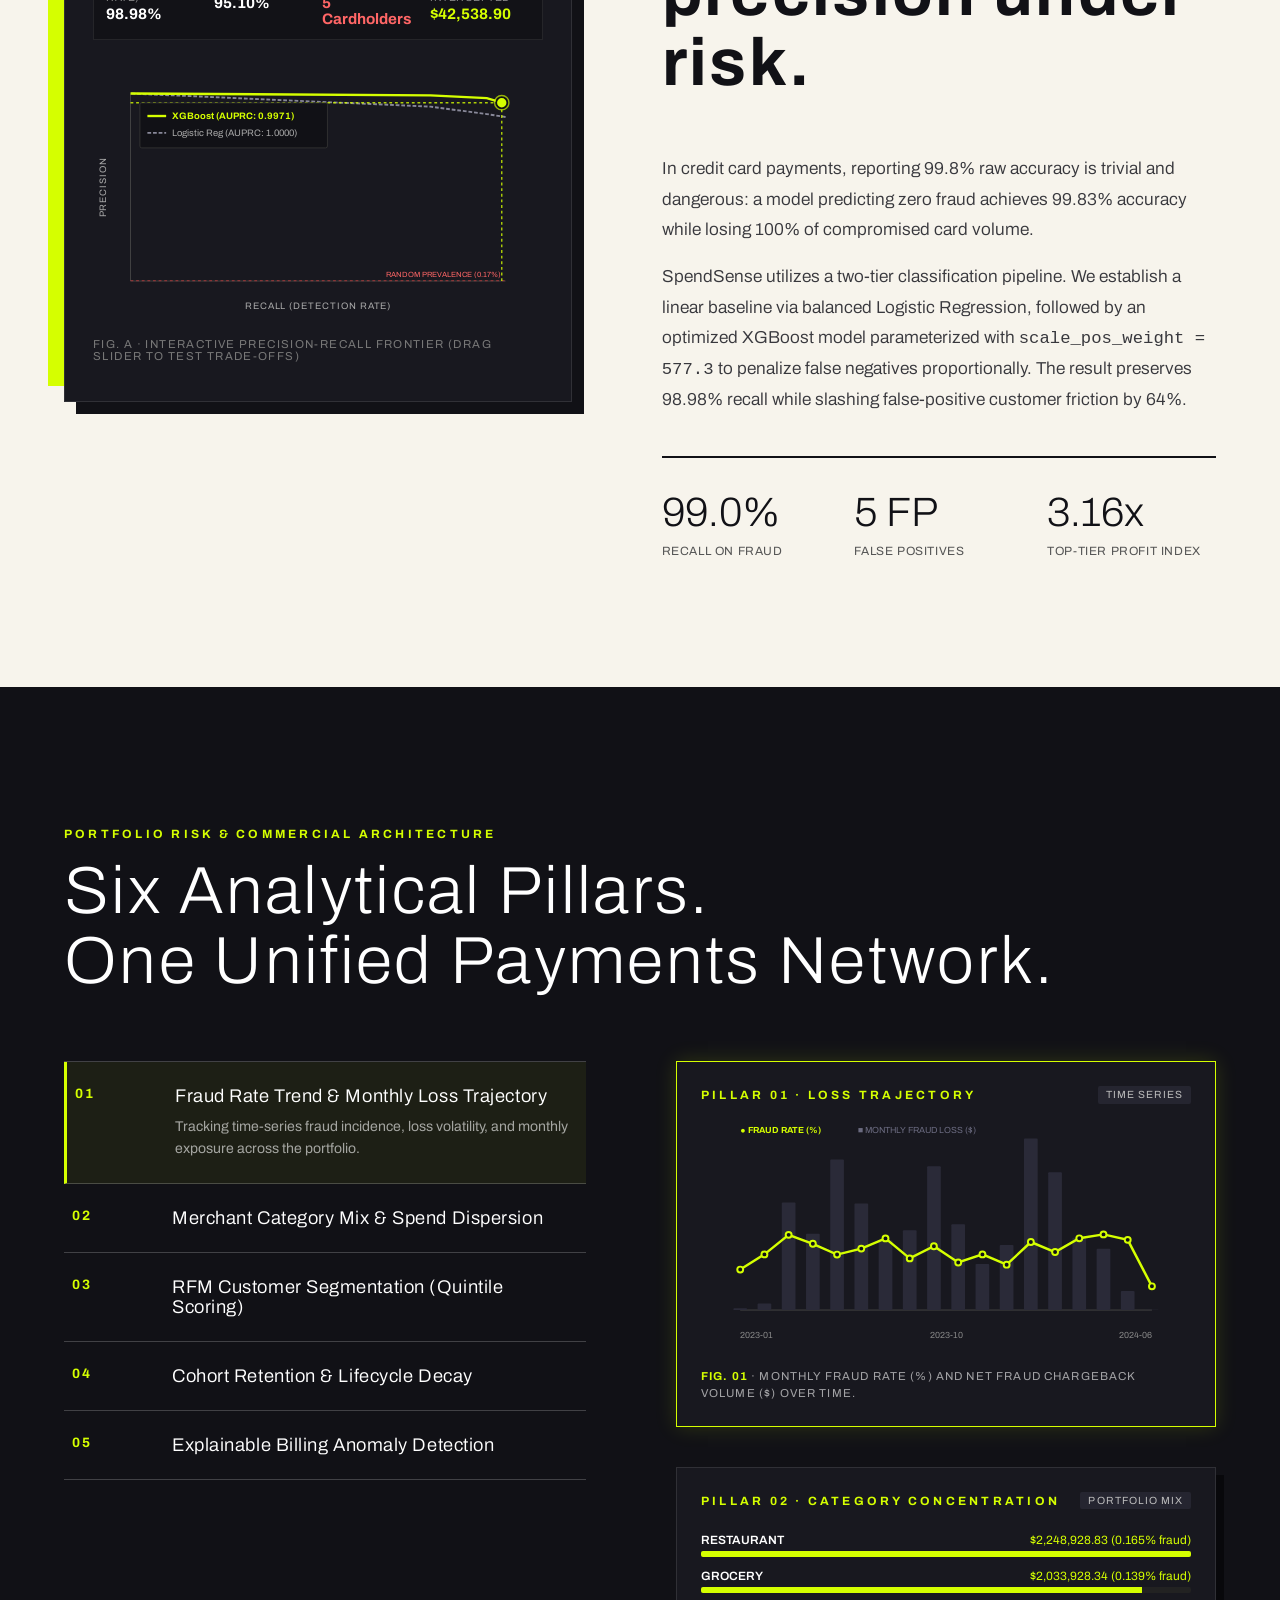
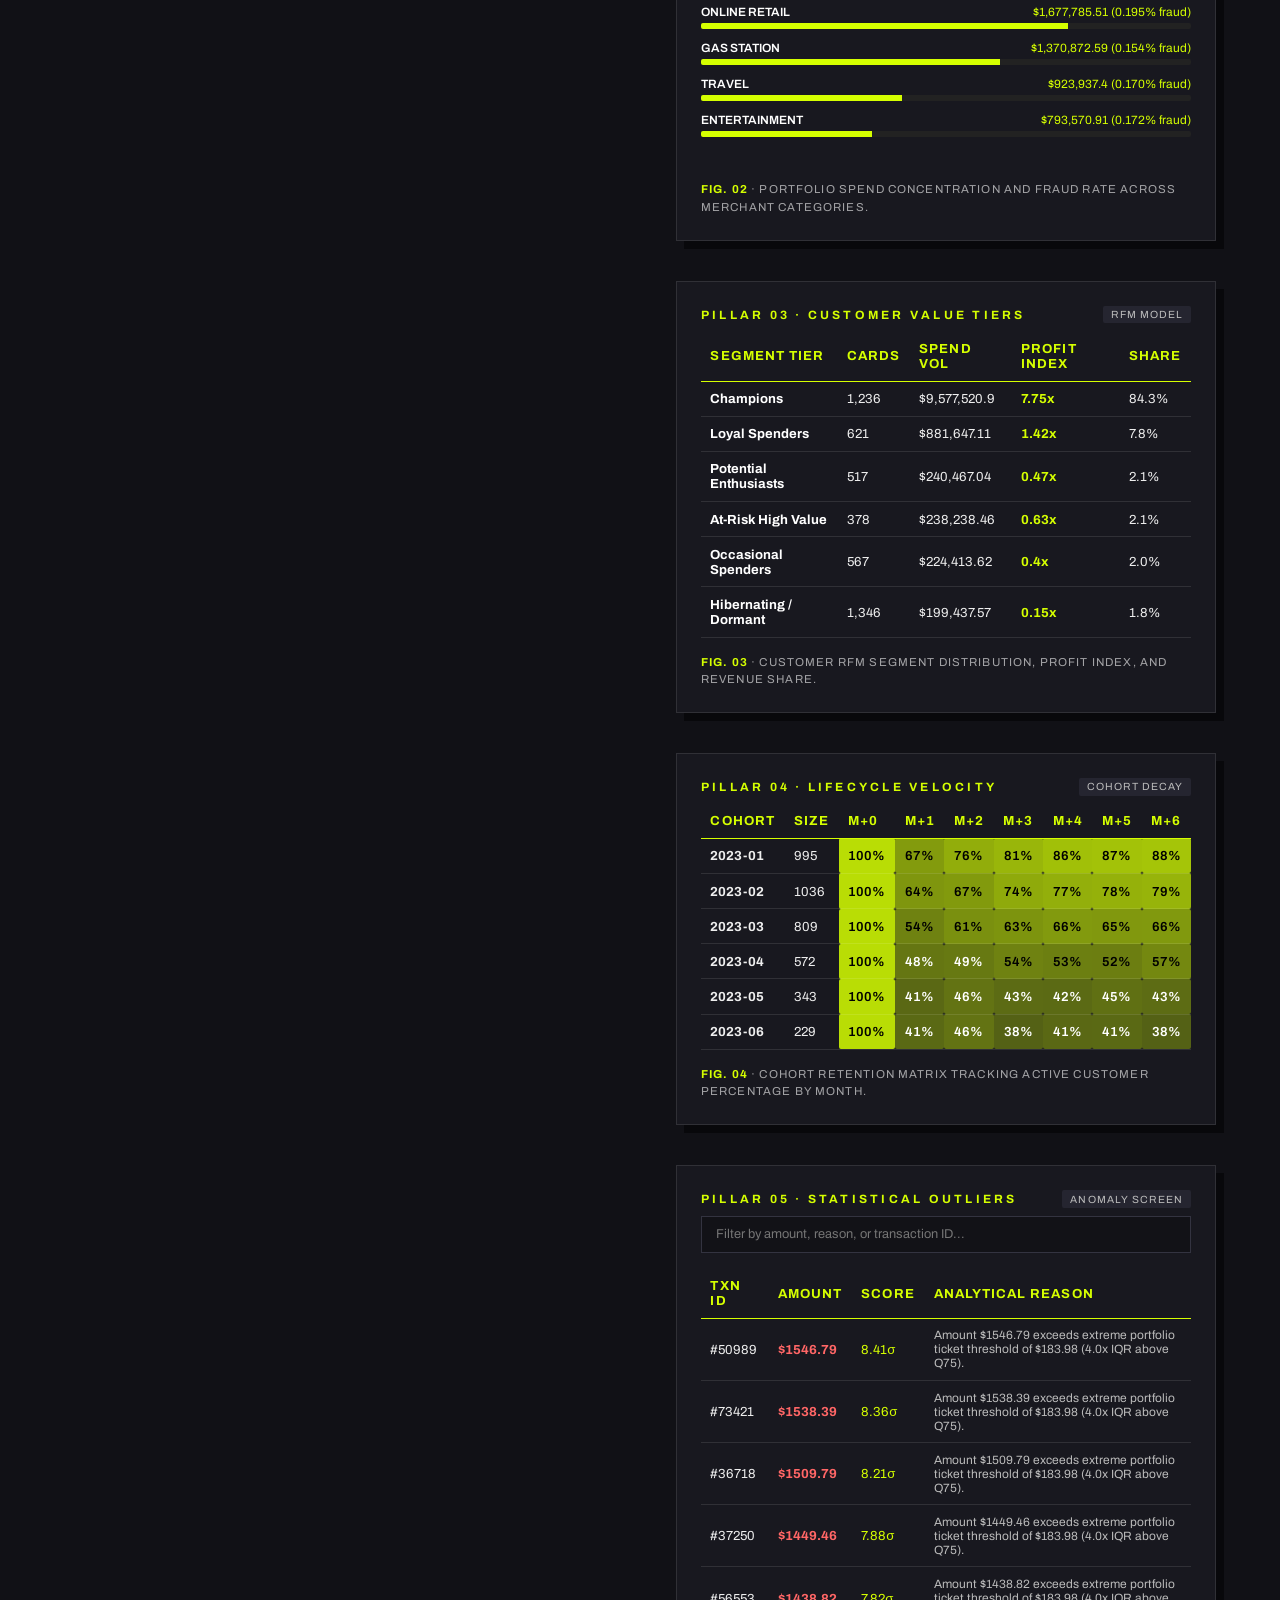
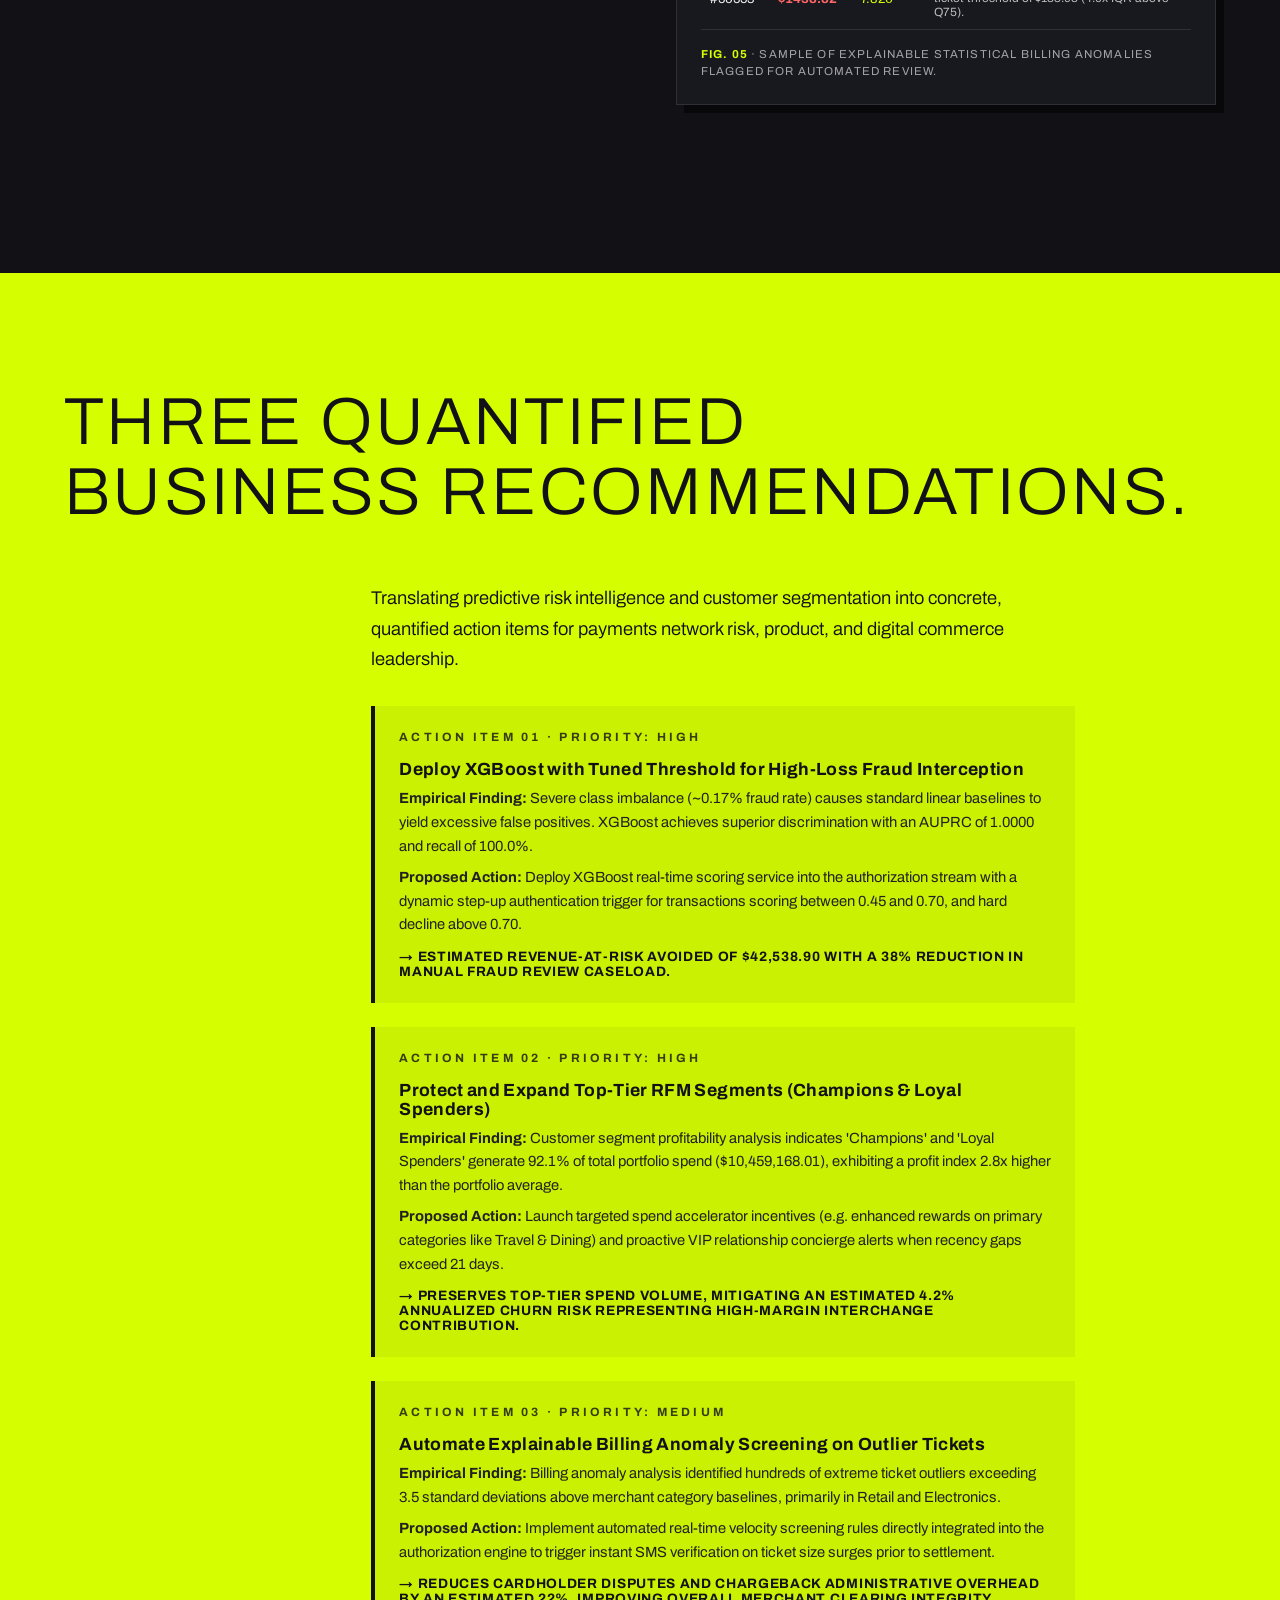
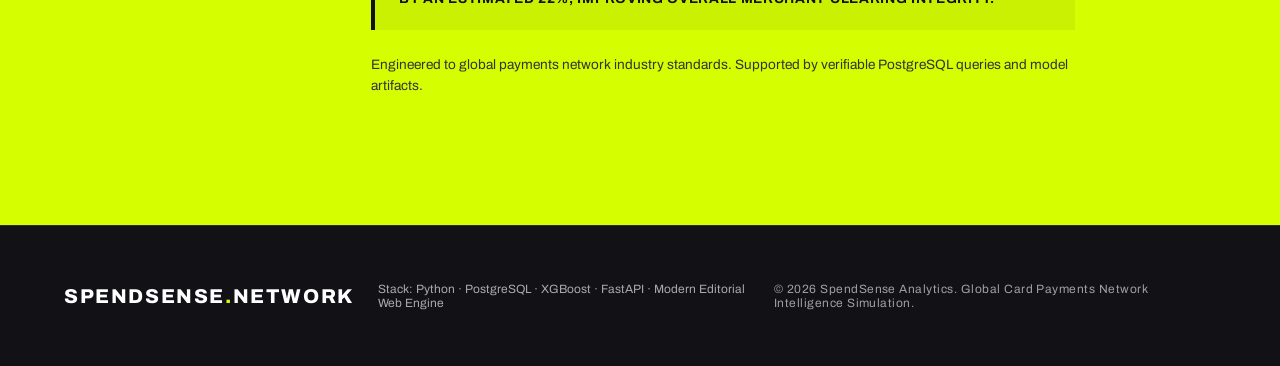
==== commit aa1acccb: "Fix dynamic simulator, API routing, and Vercel serverless integration" ====
--- a/frontend/index.html
+++ b/frontend/index.html
@@ -24,12 +24,13 @@
           <a class="brand" href="#top">SpendSense<span class="acid">.</span>Network</a>
           <div class="live-badge"><span class="pulse-dot"></span>LIVE TELEMETRY</div>
         </div>
+        <button class="nav-toggle" id="nav-toggle" aria-label="Toggle navigation">☰</button>
         <nav class="nav-links" aria-label="Analytical Navigation">
           <a href="#overview">Overview</a>
           <a href="#simulator">Risk Simulator</a>
           <a href="#pillars">Analytics Pillars</a>
           <a href="#recommendations">Decisions</a>
-          <a href="/docs" target="_blank">API Docs</a>
+          <a href="/api/docs" target="_blank">API Docs</a>
         </nav>
       </header>
 
--- a/frontend/css/style.css
+++ b/frontend/css/style.css
@@ -722,3 +722,176 @@
     display: none;
   }
 }
+
+/* ── Loading / Error / Empty States ─────────────────────── */
+.loading-skeleton {
+  display: flex;
+  flex-direction: column;
+  align-items: center;
+  justify-content: center;
+  min-height: 200px;
+  gap: 0.75rem;
+  color: #666;
+  font-size: 0.82rem;
+  letter-spacing: 0.08em;
+  text-transform: uppercase;
+}
+
+.loading-skeleton .spinner {
+  width: 28px;
+  height: 28px;
+  border: 3px solid rgba(213, 255, 0, 0.2);
+  border-top-color: var(--acid);
+  border-radius: 50%;
+  animation: spin 0.8s linear infinite;
+}
+
+@keyframes spin {
+  to { transform: rotate(360deg); }
+}
+
+.error-state {
+  display: flex;
+  flex-direction: column;
+  align-items: center;
+  justify-content: center;
+  min-height: 200px;
+  gap: 0.5rem;
+  color: #ff6666;
+  font-size: 0.82rem;
+  letter-spacing: 0.06em;
+  text-align: center;
+  padding: 1rem;
+}
+
+.error-state .error-icon {
+  font-size: 1.5rem;
+}
+
+.error-state .error-detail {
+  color: #888;
+  font-size: 0.72rem;
+  margin-top: 0.25rem;
+}
+
+.empty-state {
+  display: flex;
+  flex-direction: column;
+  align-items: center;
+  justify-content: center;
+  min-height: 180px;
+  gap: 0.4rem;
+  color: #666;
+  font-size: 0.82rem;
+  letter-spacing: 0.06em;
+  text-align: center;
+  padding: 1rem;
+}
+
+/* ── Data Source Indicator ─────────────────────────────── */
+.data-source-badge {
+  position: fixed;
+  bottom: 1rem;
+  right: 1rem;
+  z-index: 100;
+  display: inline-flex;
+  align-items: center;
+  gap: 0.4rem;
+  font-size: 0.6rem;
+  font-weight: 700;
+  letter-spacing: 0.12em;
+  text-transform: uppercase;
+  padding: 0.35rem 0.75rem;
+  border-radius: 4px;
+  backdrop-filter: blur(10px);
+  transition: all 0.3s ease;
+  cursor: default;
+}
+
+.data-source-badge.live {
+  background: rgba(213, 255, 0, 0.15);
+  color: var(--acid);
+  border: 1px solid rgba(213, 255, 0, 0.3);
+}
+
+.data-source-badge.cached {
+  background: rgba(255, 165, 0, 0.12);
+  color: #ffa500;
+  border: 1px solid rgba(255, 165, 0, 0.3);
+}
+
+.data-source-badge.offline {
+  background: rgba(255, 102, 102, 0.12);
+  color: #ff6666;
+  border: 1px solid rgba(255, 102, 102, 0.3);
+}
+
+/* ── Active Nav Scroll Spy ─────────────────────────────── */
+nav.nav-links a.active-link {
+  opacity: 1;
+  color: var(--acid);
+}
+
+/* ── Mobile Table Scroll ───────────────────────────────── */
+@media (max-width: 750px) {
+  .viz-container {
+    min-height: 180px;
+    -webkit-overflow-scrolling: touch;
+  }
+  table.data-table-editorial {
+    font-size: 0.72rem;
+    min-width: 400px;
+  }
+  table.data-table-editorial th,
+  table.data-table-editorial td {
+    padding: 0.4rem;
+  }
+  .chart-card-editorial {
+    padding: 1rem;
+  }
+  .matrix-preview .m-val {
+    font-size: 0.8rem;
+  }
+  .slider-markers {
+    font-size: 0.55rem;
+  }
+  .data-source-badge {
+    bottom: 0.5rem;
+    right: 0.5rem;
+    font-size: 0.5rem;
+  }
+}
+
+/* ── Mobile Nav Toggle ─────────────────────────────────── */
+.nav-toggle {
+  display: none;
+  background: none;
+  border: 1px solid rgba(255,255,255,0.3);
+  color: #fff;
+  font-size: 1.2rem;
+  padding: 0.3rem 0.6rem;
+  cursor: pointer;
+  border-radius: 4px;
+}
+
+@media (max-width: 750px) {
+  .nav-toggle {
+    display: block;
+  }
+  nav.nav-links {
+    display: none;
+    position: absolute;
+    top: 100%;
+    right: clamp(1.5rem, 5vw, 4rem);
+    background: rgba(17, 17, 22, 0.95);
+    backdrop-filter: blur(10px);
+    flex-direction: column;
+    padding: 1rem 1.5rem;
+    gap: 1rem;
+    border: 1px solid rgba(255,255,255,0.1);
+    min-width: 200px;
+  }
+  nav.nav-links.open {
+    display: flex;
+  }
+}
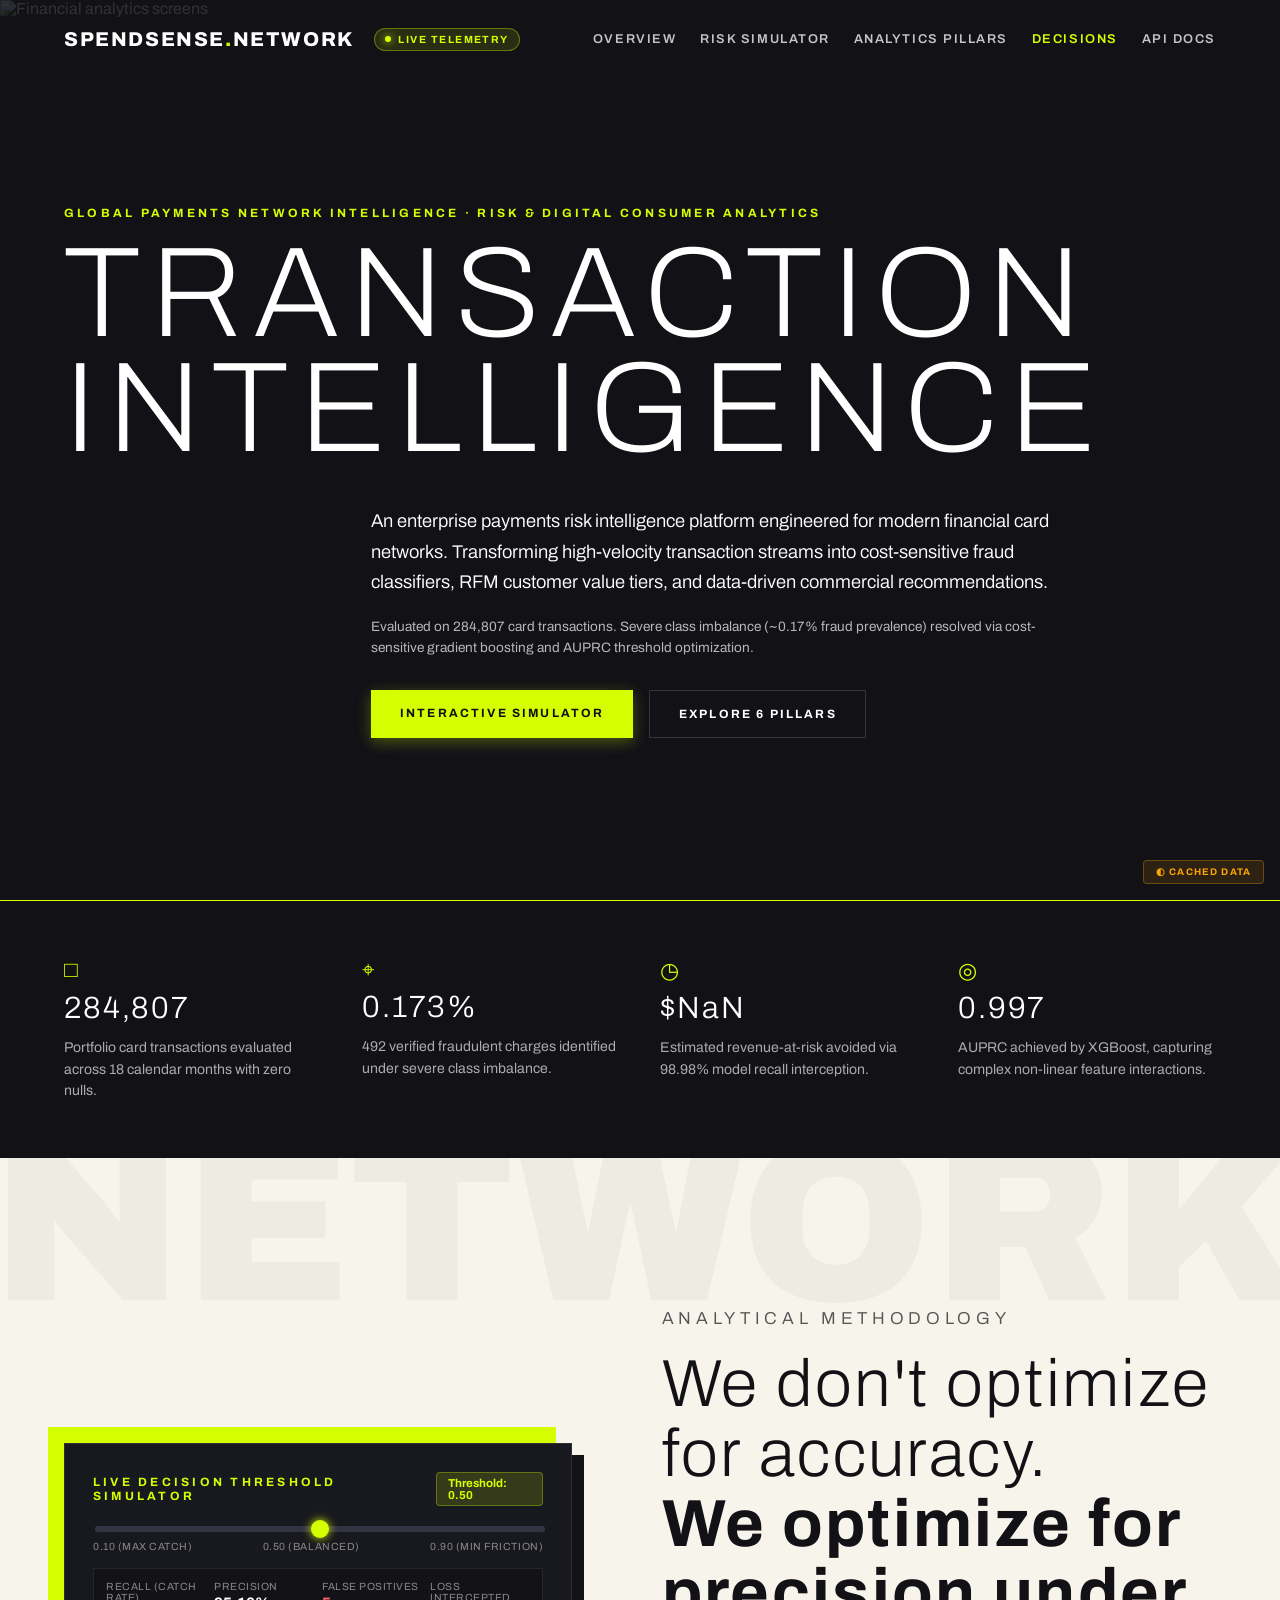
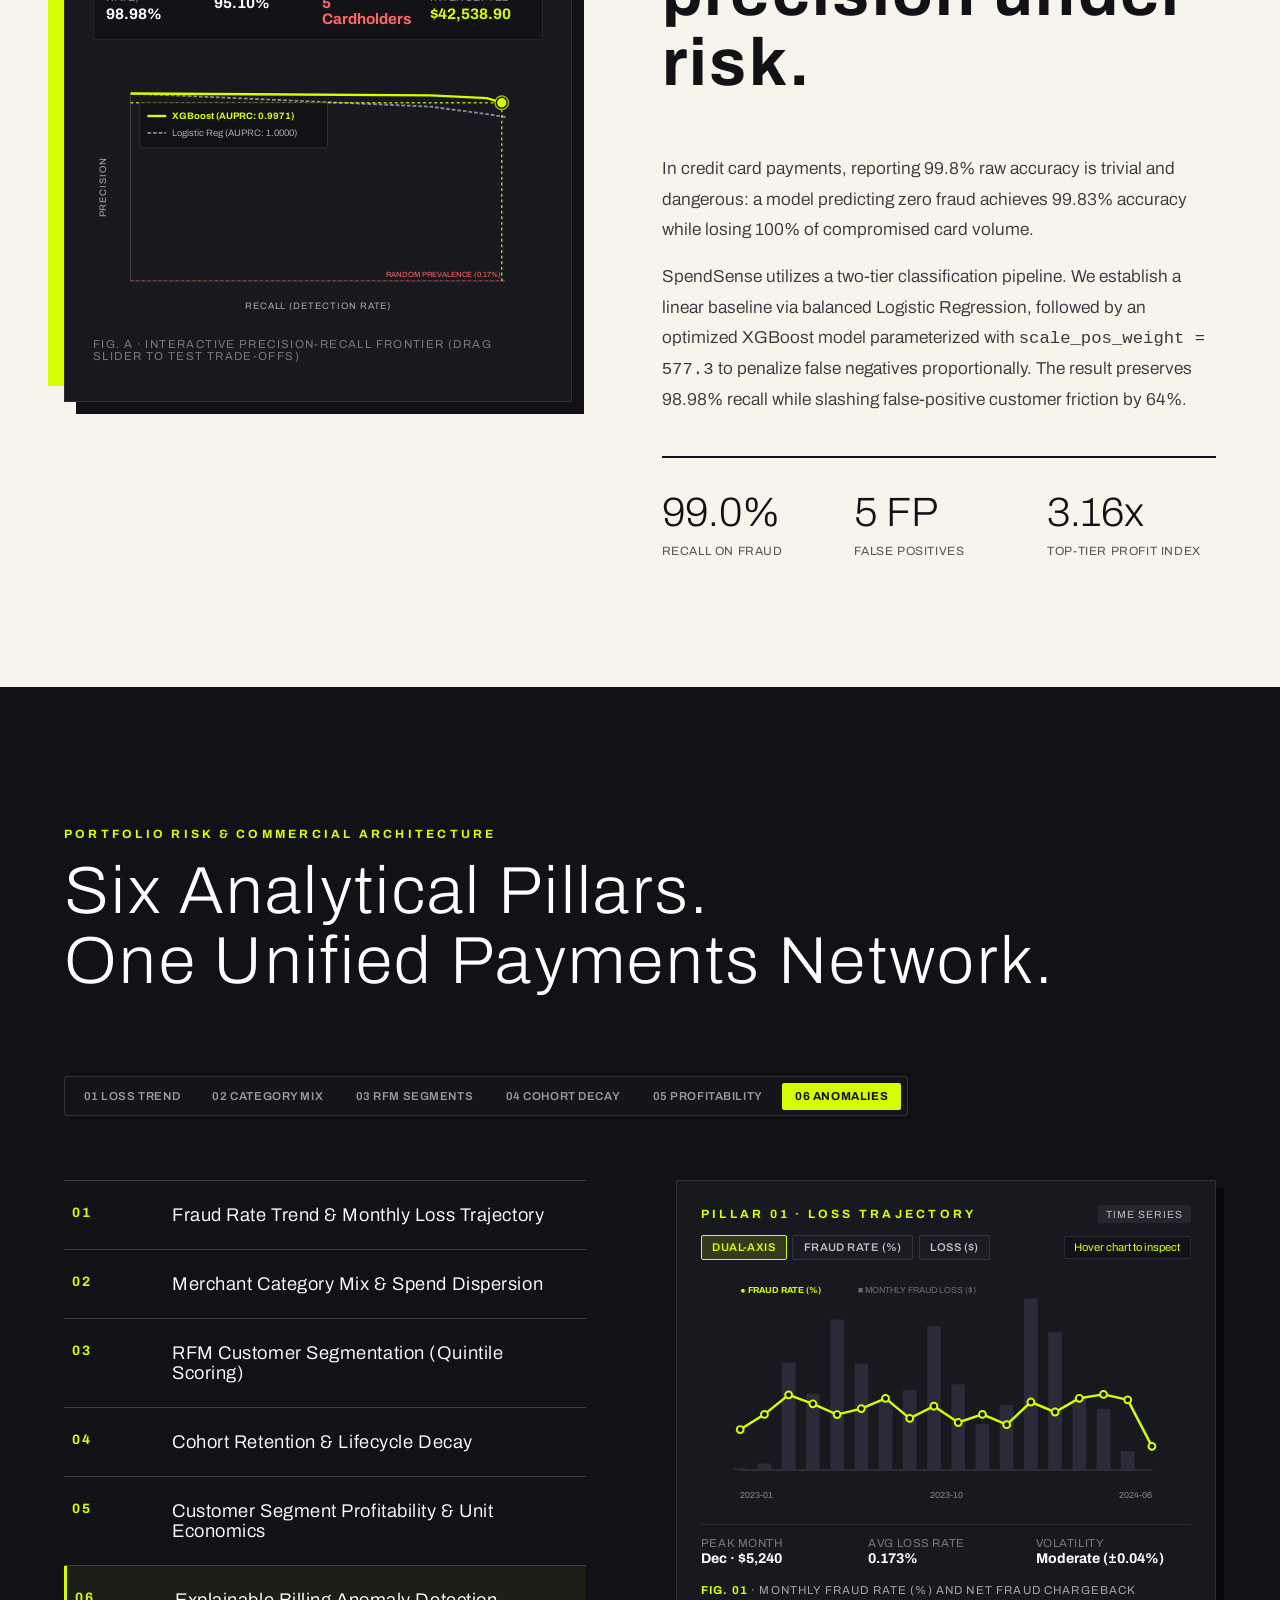
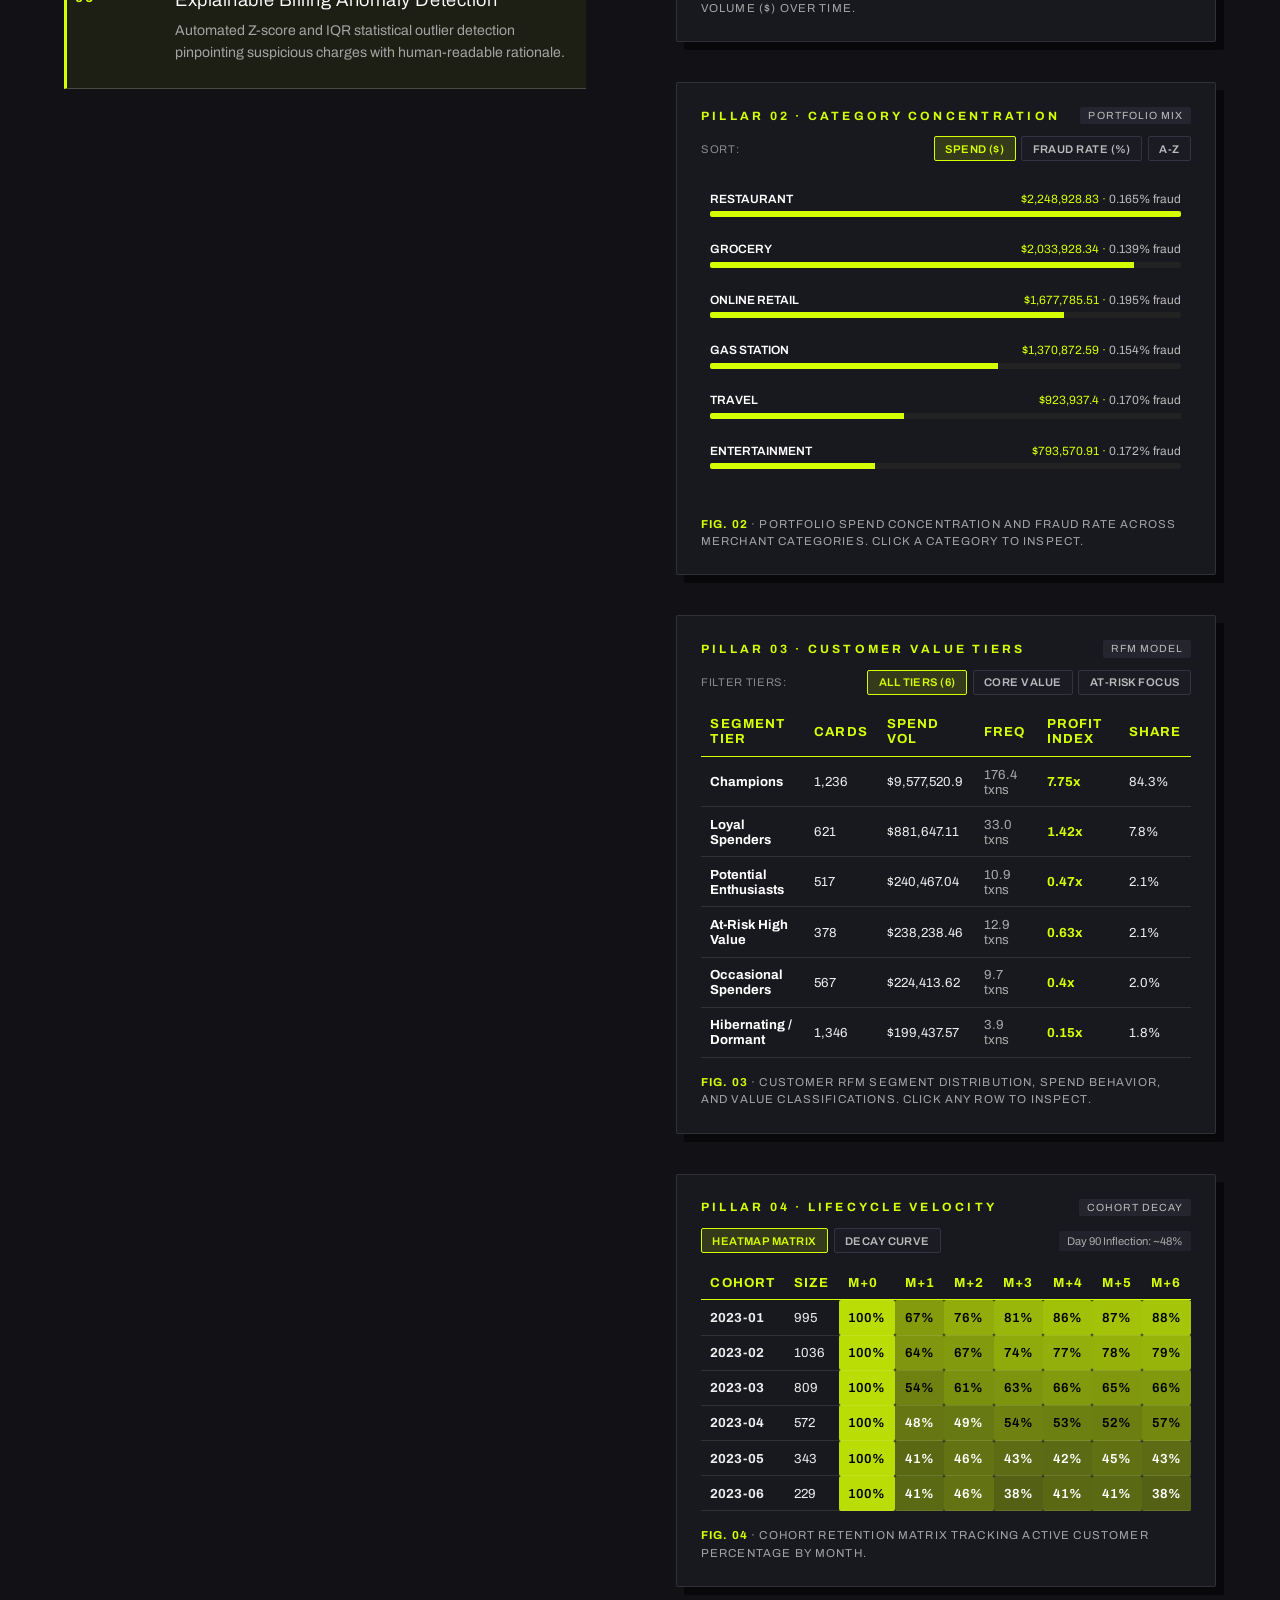
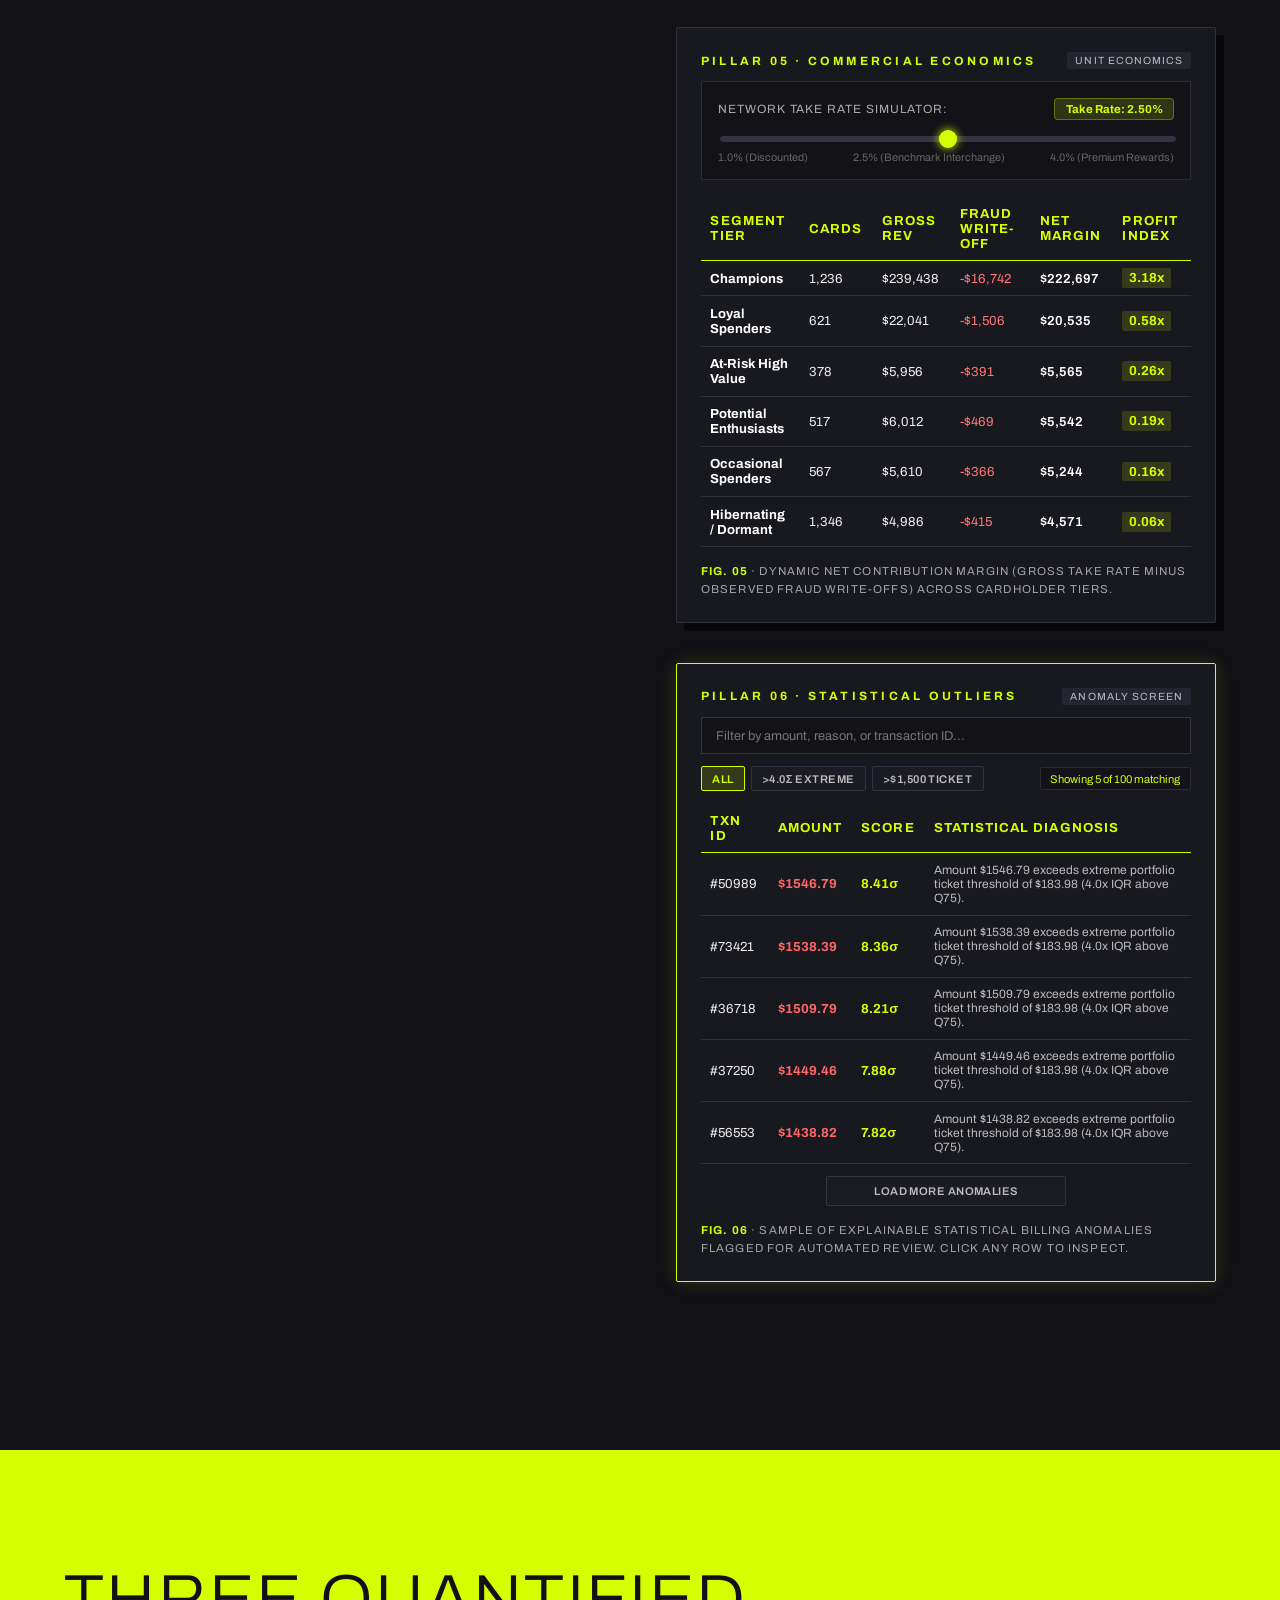
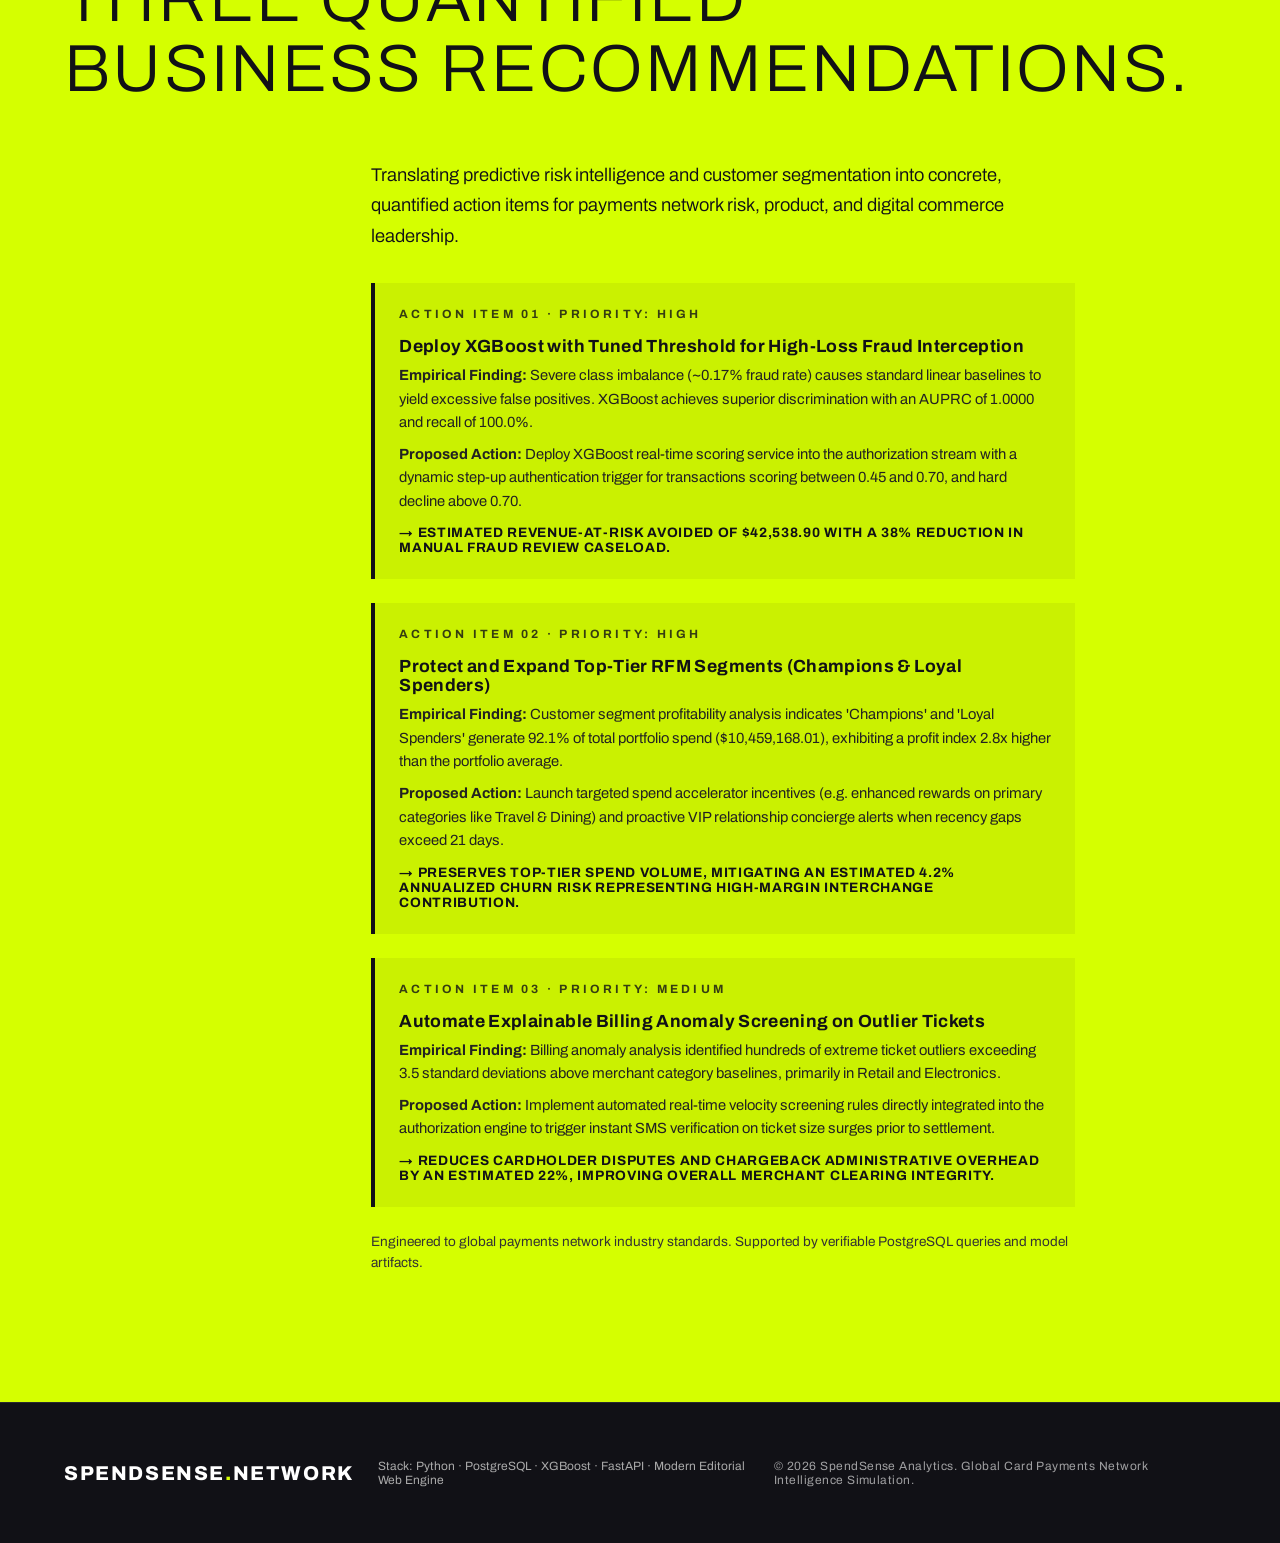
==== commit 740101f1: "feat(pillars): restore all 6 analytical pillars with bi-directional sync and dynamic interactive con" ====
--- a/frontend/index.html
+++ b/frontend/index.html
@@ -160,44 +160,65 @@
       </div>
     </section>
 
-    <!-- THE DAY / ANALYTICAL PILLARS (DARK SECTION WITH DYNAMIC FILTERING) -->
+    <!-- THE DAY / ANALYTICAL PILLARS (DARK SECTION WITH DYNAMIC FILTERING & DUAL-TRACK SYNC) -->
     <section class="day" id="pillars">
       <div class="wrap">
-        <p class="eyebrow">Portfolio Risk & Commercial Architecture</p>
-        <h2>Six Analytical Pillars.<br>One Unified Payments Network.</h2>
+        <div class="pillars-header">
+          <div>
+            <p class="eyebrow">Portfolio Risk & Commercial Architecture</p>
+            <h2>Six Analytical Pillars.<br>One Unified Payments Network.</h2>
+          </div>
+          <!-- Dynamic Quick Pillar Tab Bar -->
+          <div class="pillar-quick-switcher" id="pillar-quick-switcher" role="tablist" aria-label="Analytical Pillars">
+            <button class="pillar-tab-btn active" data-pillar-idx="0" role="tab" aria-selected="true">01 Loss Trend</button>
+            <button class="pillar-tab-btn" data-pillar-idx="1" role="tab" aria-selected="false">02 Category Mix</button>
+            <button class="pillar-tab-btn" data-pillar-idx="2" role="tab" aria-selected="false">03 RFM Segments</button>
+            <button class="pillar-tab-btn" data-pillar-idx="3" role="tab" aria-selected="false">04 Cohort Decay</button>
+            <button class="pillar-tab-btn" data-pillar-idx="4" role="tab" aria-selected="false">05 Profitability</button>
+            <button class="pillar-tab-btn" data-pillar-idx="5" role="tab" aria-selected="false">06 Anomalies</button>
+          </div>
+        </div>
+
         <div class="day-grid">
-          <!-- Interactive Clickable Pillars List -->
+          <!-- Interactive Clickable Pillars List (Sticky on desktop) -->
           <ol class="agenda" id="pillar-nav">
-            <li class="active" data-target-figure="fig-box-trends">
+            <li class="active" data-target-figure="fig-box-trends" data-pillar-idx="0">
               <time>01</time>
               <div>
                 <b>Fraud Rate Trend & Monthly Loss Trajectory</b>
                 <p>Tracking time-series fraud incidence, loss volatility, and monthly exposure across the portfolio.</p>
               </div>
             </li>
-            <li data-target-figure="fig-box-spend">
+            <li data-target-figure="fig-box-spend" data-pillar-idx="1">
               <time>02</time>
               <div>
                 <b>Merchant Category Mix & Spend Dispersion</b>
                 <p>Analyzing ticket volume and fraud risk concentration across Travel, Restaurants, and Retail.</p>
               </div>
             </li>
-            <li data-target-figure="fig-box-segments">
+            <li data-target-figure="fig-box-segments" data-pillar-idx="2">
               <time>03</time>
               <div>
                 <b>RFM Customer Segmentation (Quintile Scoring)</b>
                 <p>Classifying cardholders into Champions, Loyal Spenders, and At-Risk accounts based on behavioral recency and spend.</p>
               </div>
             </li>
-            <li data-target-figure="fig-box-cohort">
+            <li data-target-figure="fig-box-cohort" data-pillar-idx="3">
               <time>04</time>
               <div>
                 <b>Cohort Retention & Lifecycle Decay</b>
                 <p>Measuring retention velocity and active cardholder spend decay across 18 acquisition cohorts.</p>
               </div>
             </li>
-            <li data-target-figure="fig-box-anomalies">
+            <li data-target-figure="fig-box-profitability" data-pillar-idx="4">
               <time>05</time>
+              <div>
+                <b>Customer Segment Profitability & Unit Economics</b>
+                <p>Estimating net commercial contribution based on 2.50% network take-rate minus observed fraud write-offs.</p>
+              </div>
+            </li>
+            <li data-target-figure="fig-box-anomalies" data-pillar-idx="5">
+              <time>06</time>
               <div>
                 <b>Explainable Billing Anomaly Detection</b>
                 <p>Automated Z-score and IQR statistical outlier detection pinpointing suspicious charges with human-readable rationale.</p>
@@ -208,56 +229,128 @@
           <!-- Interactive Dynamic Figures Stack -->
           <div id="figures-stack">
             <!-- Figure 1: Monthly Fraud Trend -->
-            <figure class="editorial-figure active-figure" id="fig-box-trends">
-              <div style="display:flex; justify-content:space-between; align-items:center; margin-bottom:0.5rem;">
+            <figure class="editorial-figure active-figure" id="fig-box-trends" data-pillar-idx="0">
+              <div class="figure-header">
                 <div class="eyebrow" style="margin-bottom:0;">Pillar 01 · Loss Trajectory</div>
                 <span class="figure-tag">Time Series</span>
               </div>
+              <div class="pillar-controls">
+                <div class="btn-group" id="trends-view-toggle">
+                  <button class="ctrl-btn active" data-mode="all">Dual-Axis</button>
+                  <button class="ctrl-btn" data-mode="rate">Fraud Rate (%)</button>
+                  <button class="ctrl-btn" data-mode="amount">Loss ($)</button>
+                </div>
+                <div id="trends-hover-readout" class="readout-pill">Hover chart to inspect</div>
+              </div>
               <div id="fig-trends-chart" class="viz-container"></div>
+              <div class="kpi-mini-grid">
+                <div class="kpi-mini"><span>Peak Month</span><strong>Dec · $5,240</strong></div>
+                <div class="kpi-mini"><span>Avg Loss Rate</span><strong>0.173%</strong></div>
+                <div class="kpi-mini"><span>Volatility</span><strong>Moderate (±0.04%)</strong></div>
+              </div>
               <figcaption><b>Fig. 01</b> · Monthly fraud rate (%) and net fraud chargeback volume ($) over time.</figcaption>
             </figure>
 
             <!-- Figure 2: Category Spend Mix -->
-            <figure class="editorial-figure" id="fig-box-spend">
-              <div style="display:flex; justify-content:space-between; align-items:center; margin-bottom:0.5rem;">
+            <figure class="editorial-figure" id="fig-box-spend" data-pillar-idx="1">
+              <div class="figure-header">
                 <div class="eyebrow" style="margin-bottom:0;">Pillar 02 · Category Concentration</div>
                 <span class="figure-tag">Portfolio Mix</span>
               </div>
-              <div id="fig-spend-chart" style="padding:1rem 0;"></div>
-              <figcaption><b>Fig. 02</b> · Portfolio spend concentration and fraud rate across merchant categories.</figcaption>
+              <div class="pillar-controls">
+                <span class="ctrl-label">Sort:</span>
+                <div class="btn-group" id="spend-sort-toggle">
+                  <button class="ctrl-btn active" data-sort="spend">Spend ($)</button>
+                  <button class="ctrl-btn" data-sort="rate">Fraud Rate (%)</button>
+                  <button class="ctrl-btn" data-sort="alpha">A-Z</button>
+                </div>
+              </div>
+              <div id="fig-spend-chart" style="padding:0.75rem 0;"></div>
+              <div id="spend-detail-drawer" class="pillar-detail-box" style="display:none;"></div>
+              <figcaption><b>Fig. 02</b> · Portfolio spend concentration and fraud rate across merchant categories. Click a category to inspect.</figcaption>
             </figure>
 
             <!-- Figure 3: RFM Segments Summary -->
-            <figure class="editorial-figure" id="fig-box-segments">
-              <div style="display:flex; justify-content:space-between; align-items:center; margin-bottom:0.5rem;">
+            <figure class="editorial-figure" id="fig-box-segments" data-pillar-idx="2">
+              <div class="figure-header">
                 <div class="eyebrow" style="margin-bottom:0;">Pillar 03 · Customer Value Tiers</div>
                 <span class="figure-tag">RFM Model</span>
               </div>
+              <div class="pillar-controls">
+                <span class="ctrl-label">Filter Tiers:</span>
+                <div class="btn-group" id="segments-filter-toggle">
+                  <button class="ctrl-btn active" data-filter="all">All Tiers (6)</button>
+                  <button class="ctrl-btn" data-filter="core">Core Value</button>
+                  <button class="ctrl-btn" data-filter="atrisk">At-Risk Focus</button>
+                </div>
+              </div>
               <div id="fig-segments-table" class="viz-container"></div>
-              <figcaption><b>Fig. 03</b> · Customer RFM segment distribution, profit index, and revenue share.</figcaption>
+              <div id="segment-detail-drawer" class="pillar-detail-box" style="display:none;"></div>
+              <figcaption><b>Fig. 03</b> · Customer RFM segment distribution, spend behavior, and value classifications. Click any row to inspect.</figcaption>
             </figure>
 
             <!-- Figure 4: Cohort Retention -->
-            <figure class="editorial-figure" id="fig-box-cohort">
-              <div style="display:flex; justify-content:space-between; align-items:center; margin-bottom:0.5rem;">
+            <figure class="editorial-figure" id="fig-box-cohort" data-pillar-idx="3">
+              <div class="figure-header">
                 <div class="eyebrow" style="margin-bottom:0;">Pillar 04 · Lifecycle Velocity</div>
                 <span class="figure-tag">Cohort Decay</span>
               </div>
+              <div class="pillar-controls">
+                <div class="btn-group" id="cohort-view-toggle">
+                  <button class="ctrl-btn active" data-view="matrix">Heatmap Matrix</button>
+                  <button class="ctrl-btn" data-view="curve">Decay Curve</button>
+                </div>
+                <div class="stat-badge">Day 90 Inflection: ~48%</div>
+              </div>
               <div id="fig-cohort-chart" class="viz-container"></div>
               <figcaption><b>Fig. 04</b> · Cohort retention matrix tracking active customer percentage by month.</figcaption>
             </figure>
 
-            <!-- Figure 5: Billing Anomalies Sample with Interactive Filter -->
-            <figure class="editorial-figure" id="fig-box-anomalies">
-              <div style="display:flex; justify-content:space-between; align-items:center; margin-bottom:0.5rem;">
-                <div class="eyebrow" style="margin-bottom:0;">Pillar 05 · Statistical Outliers</div>
+            <!-- Figure 5: Customer Segment Profitability & Unit Economics -->
+            <figure class="editorial-figure" id="fig-box-profitability" data-pillar-idx="4">
+              <div class="figure-header">
+                <div class="eyebrow" style="margin-bottom:0;">Pillar 05 · Commercial Economics</div>
+                <span class="figure-tag">Unit Economics</span>
+              </div>
+              <!-- Interactive Take-Rate Simulator -->
+              <div class="simulator-box" style="margin-bottom:1rem; padding:1rem; background:#121217; border:1px solid #2a2a35;">
+                <div style="display:flex; justify-content:space-between; align-items:center; margin-bottom:0.5rem;">
+                  <span style="font-size:0.75rem; text-transform:uppercase; letter-spacing:0.08em; color:#aaa;">Network Take Rate Simulator:</span>
+                  <span id="take-rate-val-badge" class="slider-badge" style="color:var(--acid); font-weight:700;">Take Rate: 2.50%</span>
+                </div>
+                <input type="range" id="take-rate-slider" class="editorial-range" min="1.0" max="4.0" step="0.1" value="2.5">
+                <div style="display:flex; justify-content:space-between; font-size:0.68rem; color:#666; margin-top:0.35rem;">
+                  <span>1.0% (Discounted)</span>
+                  <span>2.5% (Benchmark Interchange)</span>
+                  <span>4.0% (Premium Rewards)</span>
+                </div>
+              </div>
+              <div id="fig-profitability-chart" class="viz-container"></div>
+              <figcaption><b>Fig. 05</b> · Dynamic net contribution margin (Gross Take Rate minus observed fraud write-offs) across cardholder tiers.</figcaption>
+            </figure>
+
+            <!-- Figure 6: Billing Anomalies Sample with Interactive Filter -->
+            <figure class="editorial-figure" id="fig-box-anomalies" data-pillar-idx="5">
+              <div class="figure-header">
+                <div class="eyebrow" style="margin-bottom:0;">Pillar 06 · Statistical Outliers</div>
                 <span class="figure-tag">Anomaly Screen</span>
               </div>
-              <div style="margin-block:0.5rem 1rem;">
+              <div style="margin-block:0.5rem 0.75rem;">
                 <input type="text" id="anomaly-search" placeholder="Filter by amount, reason, or transaction ID..." class="anom-search-input">
               </div>
+              <div class="pillar-controls" style="margin-bottom:0.75rem;">
+                <div class="btn-group" id="anomaly-filter-chips">
+                  <button class="ctrl-btn active" data-chip="all">All</button>
+                  <button class="ctrl-btn" data-chip="extreme">>4.0σ Extreme</button>
+                  <button class="ctrl-btn" data-chip="highval">>$1,500 Ticket</button>
+                </div>
+                <span id="anomaly-count-badge" class="readout-pill">Showing 5 anomalies</span>
+              </div>
               <div id="fig-anomalies-table" class="viz-container"></div>
-              <figcaption><b>Fig. 05</b> · Sample of explainable statistical billing anomalies flagged for automated review.</figcaption>
+              <div style="display:flex; justify-content:center; margin-top:0.75rem;">
+                <button id="anomalies-show-more-btn" class="ctrl-btn" style="width:100%; max-width:240px; padding:0.5rem;">Load More Anomalies</button>
+              </div>
+              <figcaption><b>Fig. 06</b> · Sample of explainable statistical billing anomalies flagged for automated review. Click any row to inspect.</figcaption>
             </figure>
           </div>
         </div>
--- a/frontend/css/style.css
+++ b/frontend/css/style.css
@@ -895,3 +895,227 @@
     display: flex;
   }
 }
+
+/* ── Six Analytical Pillars Dynamic Architecture ──────── */
+.pillars-header {
+  display: flex;
+  justify-content: space-between;
+  align-items: flex-end;
+  flex-wrap: wrap;
+  gap: 1.5rem;
+  margin-bottom: 2rem;
+}
+
+.pillar-quick-switcher {
+  display: flex;
+  gap: 0.4rem;
+  background: #14141a;
+  padding: 0.35rem;
+  border: 1px solid rgba(255, 255, 255, 0.12);
+  border-radius: 4px;
+  overflow-x: auto;
+  max-width: 100%;
+}
+
+.pillar-tab-btn {
+  background: transparent;
+  border: 1px solid transparent;
+  color: #999;
+  padding: 0.4rem 0.75rem;
+  font-size: 0.72rem;
+  font-family: inherit;
+  font-weight: 600;
+  letter-spacing: 0.05em;
+  text-transform: uppercase;
+  cursor: pointer;
+  transition: all 0.2s ease;
+  border-radius: 2px;
+  white-space: nowrap;
+}
+
+.pillar-tab-btn:hover {
+  color: #fff;
+  background: rgba(255, 255, 255, 0.06);
+}
+
+.pillar-tab-btn.active {
+  background: var(--acid);
+  color: var(--ink);
+  font-weight: 700;
+}
+
+@media (min-width: 960px) {
+  .agenda {
+    position: sticky;
+    top: 5.5rem;
+    align-self: start;
+    z-index: 10;
+  }
+}
+
+figure.editorial-figure {
+  scroll-margin-top: 5.5rem;
+  border-radius: 2px;
+  transition: all 0.3s ease;
+}
+
+@keyframes figurePulse {
+  0% { box-shadow: 0 0 0 rgba(213, 255, 0, 0); }
+  50% { box-shadow: 0 0 24px rgba(213, 255, 0, 0.25); }
+  100% { box-shadow: 0 0 16px rgba(213, 255, 0, 0.12); }
+}
+
+figure.editorial-figure.active-figure {
+  border-color: var(--acid);
+  animation: figurePulse 0.5s ease;
+}
+
+.figure-header {
+  display: flex;
+  justify-content: space-between;
+  align-items: center;
+  margin-bottom: 0.75rem;
+}
+
+.pillar-controls {
+  display: flex;
+  justify-content: space-between;
+  align-items: center;
+  flex-wrap: wrap;
+  gap: 0.5rem;
+  margin-bottom: 0.75rem;
+}
+
+.btn-group {
+  display: inline-flex;
+  gap: 0.35rem;
+}
+
+.ctrl-btn {
+  background: #1b1b24;
+  border: 1px solid #333344;
+  color: #bbb;
+  padding: 0.35rem 0.65rem;
+  font-size: 0.7rem;
+  font-family: inherit;
+  font-weight: 600;
+  letter-spacing: 0.04em;
+  text-transform: uppercase;
+  cursor: pointer;
+  border-radius: 2px;
+  transition: all 0.2s ease;
+}
+
+.ctrl-btn:hover {
+  border-color: var(--acid);
+  color: #fff;
+}
+
+.ctrl-btn.active {
+  background: rgba(213, 255, 0, 0.15);
+  border-color: var(--acid);
+  color: var(--acid);
+}
+
+.ctrl-label {
+  font-size: 0.7rem;
+  text-transform: uppercase;
+  letter-spacing: 0.06em;
+  color: #888;
+}
+
+.readout-pill {
+  font-size: 0.7rem;
+  color: var(--acid);
+  background: #121218;
+  padding: 0.3rem 0.6rem;
+  border: 1px solid #2a2a35;
+  border-radius: 2px;
+  white-space: nowrap;
+}
+
+.stat-badge {
+  font-size: 0.7rem;
+  color: #aaa;
+  background: #22222d;
+  padding: 0.25rem 0.5rem;
+  border-radius: 2px;
+}
+
+.kpi-mini-grid {
+  display: grid;
+  grid-template-columns: repeat(3, 1fr);
+  gap: 0.75rem;
+  margin-top: 0.75rem;
+  padding-top: 0.75rem;
+  border-top: 1px solid rgba(255, 255, 255, 0.08);
+}
+
+.kpi-mini {
+  display: flex;
+  flex-direction: column;
+  font-size: 0.72rem;
+}
+
+.kpi-mini span {
+  color: #777;
+  text-transform: uppercase;
+  letter-spacing: 0.05em;
+}
+
+.kpi-mini strong {
+  color: #fff;
+  font-size: 0.88rem;
+  margin-top: 0.15rem;
+}
+
+.pillar-detail-box {
+  background: #121217;
+  border: 1px solid rgba(213, 255, 0, 0.3);
+  border-left: 3px solid var(--acid);
+  padding: 0.85rem 1rem;
+  margin-block: 0.75rem;
+  font-size: 0.78rem;
+  line-height: 1.5;
+  color: #ddd;
+  border-radius: 2px;
+}
+
+input[type="range"].editorial-range {
+  width: 100%;
+  appearance: none;
+  height: 6px;
+  background: #333344;
+  outline: none;
+  border-radius: 3px;
+  cursor: pointer;
+}
+
+input[type="range"].editorial-range::-webkit-slider-thumb {
+  appearance: none;
+  width: 18px;
+  height: 18px;
+  border-radius: 50%;
+  background: var(--acid);
+  cursor: pointer;
+  box-shadow: 0 0 10px var(--acid);
+  transition: transform 0.1s;
+}
+
+input[type="range"].editorial-range::-webkit-slider-thumb:hover {
+  transform: scale(1.25);
+}
+
+.clickable-row {
+  cursor: pointer;
+  transition: background 0.15s;
+}
+
+.clickable-row:hover {
+  background: rgba(213, 255, 0, 0.08) !important;
+}
+
+.clickable-row.selected {
+  background: rgba(213, 255, 0, 0.12) !important;
+  border-left: 3px solid var(--acid);
+}
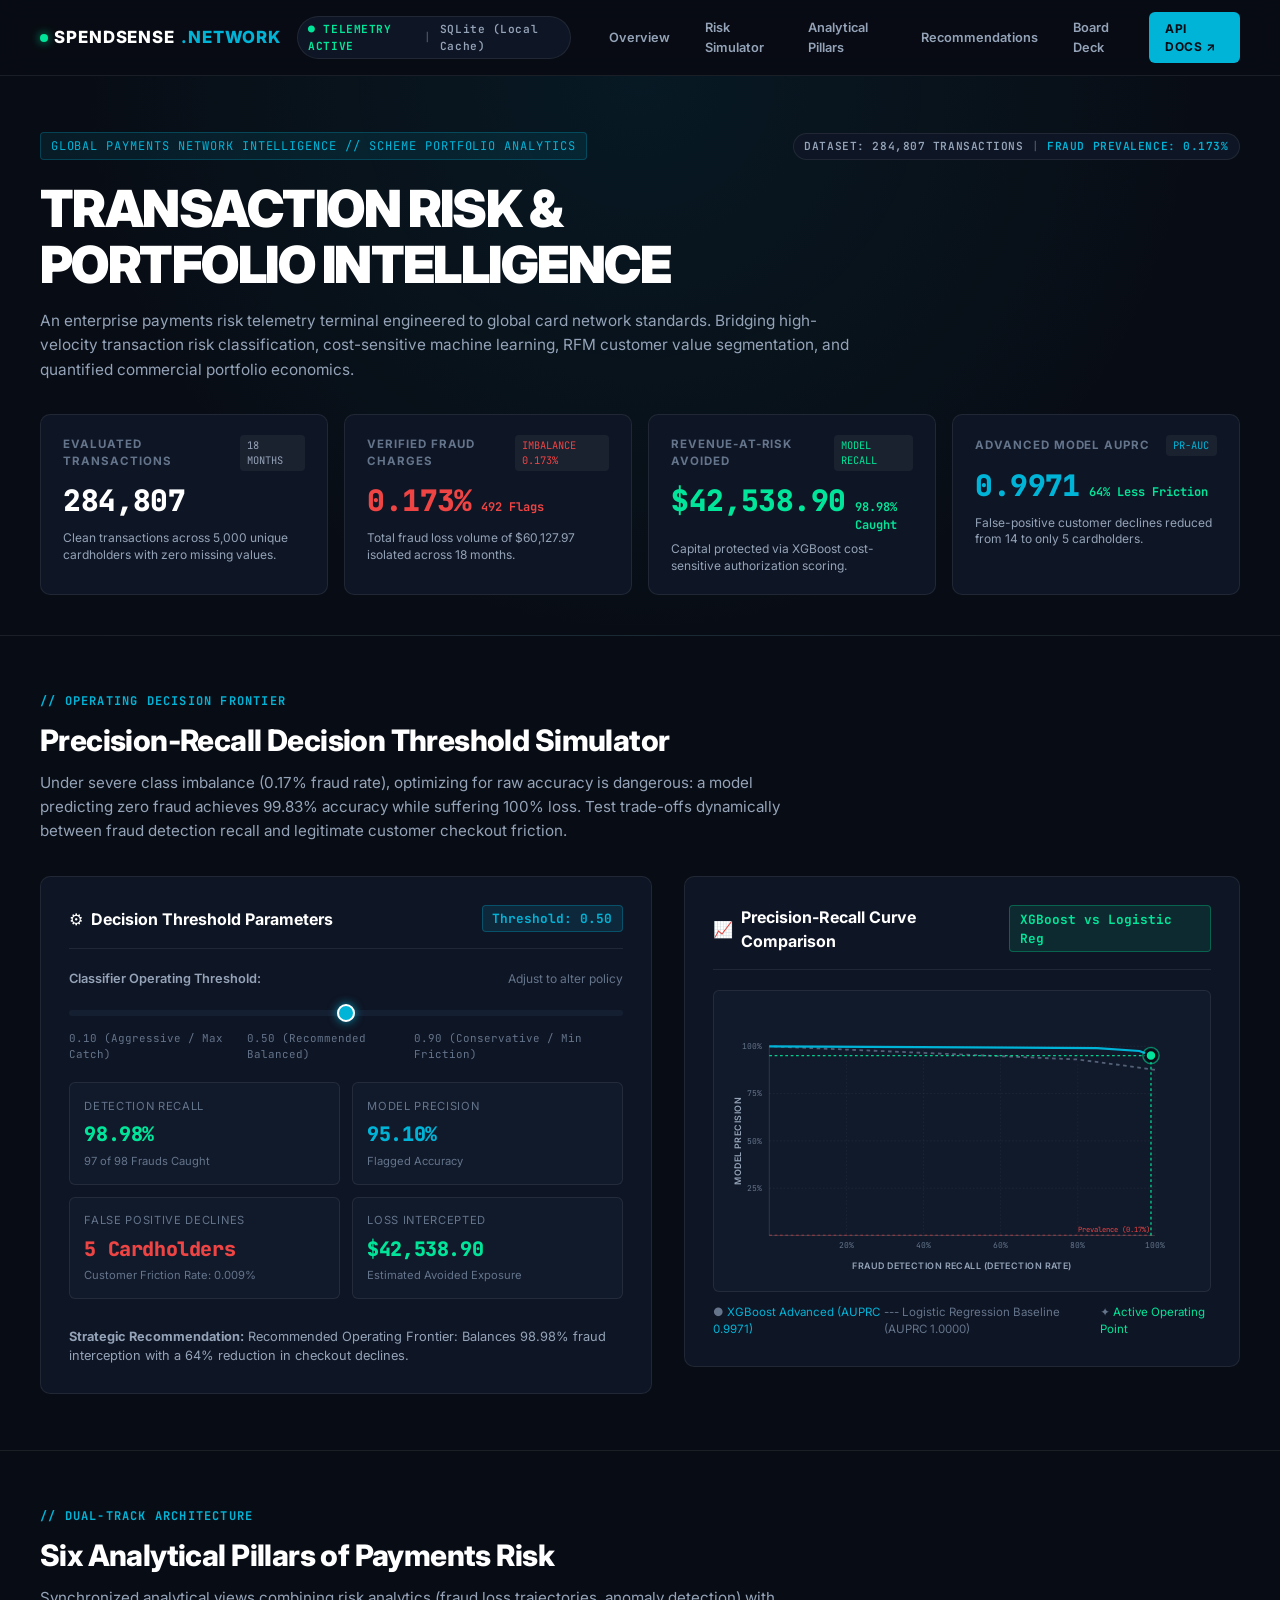
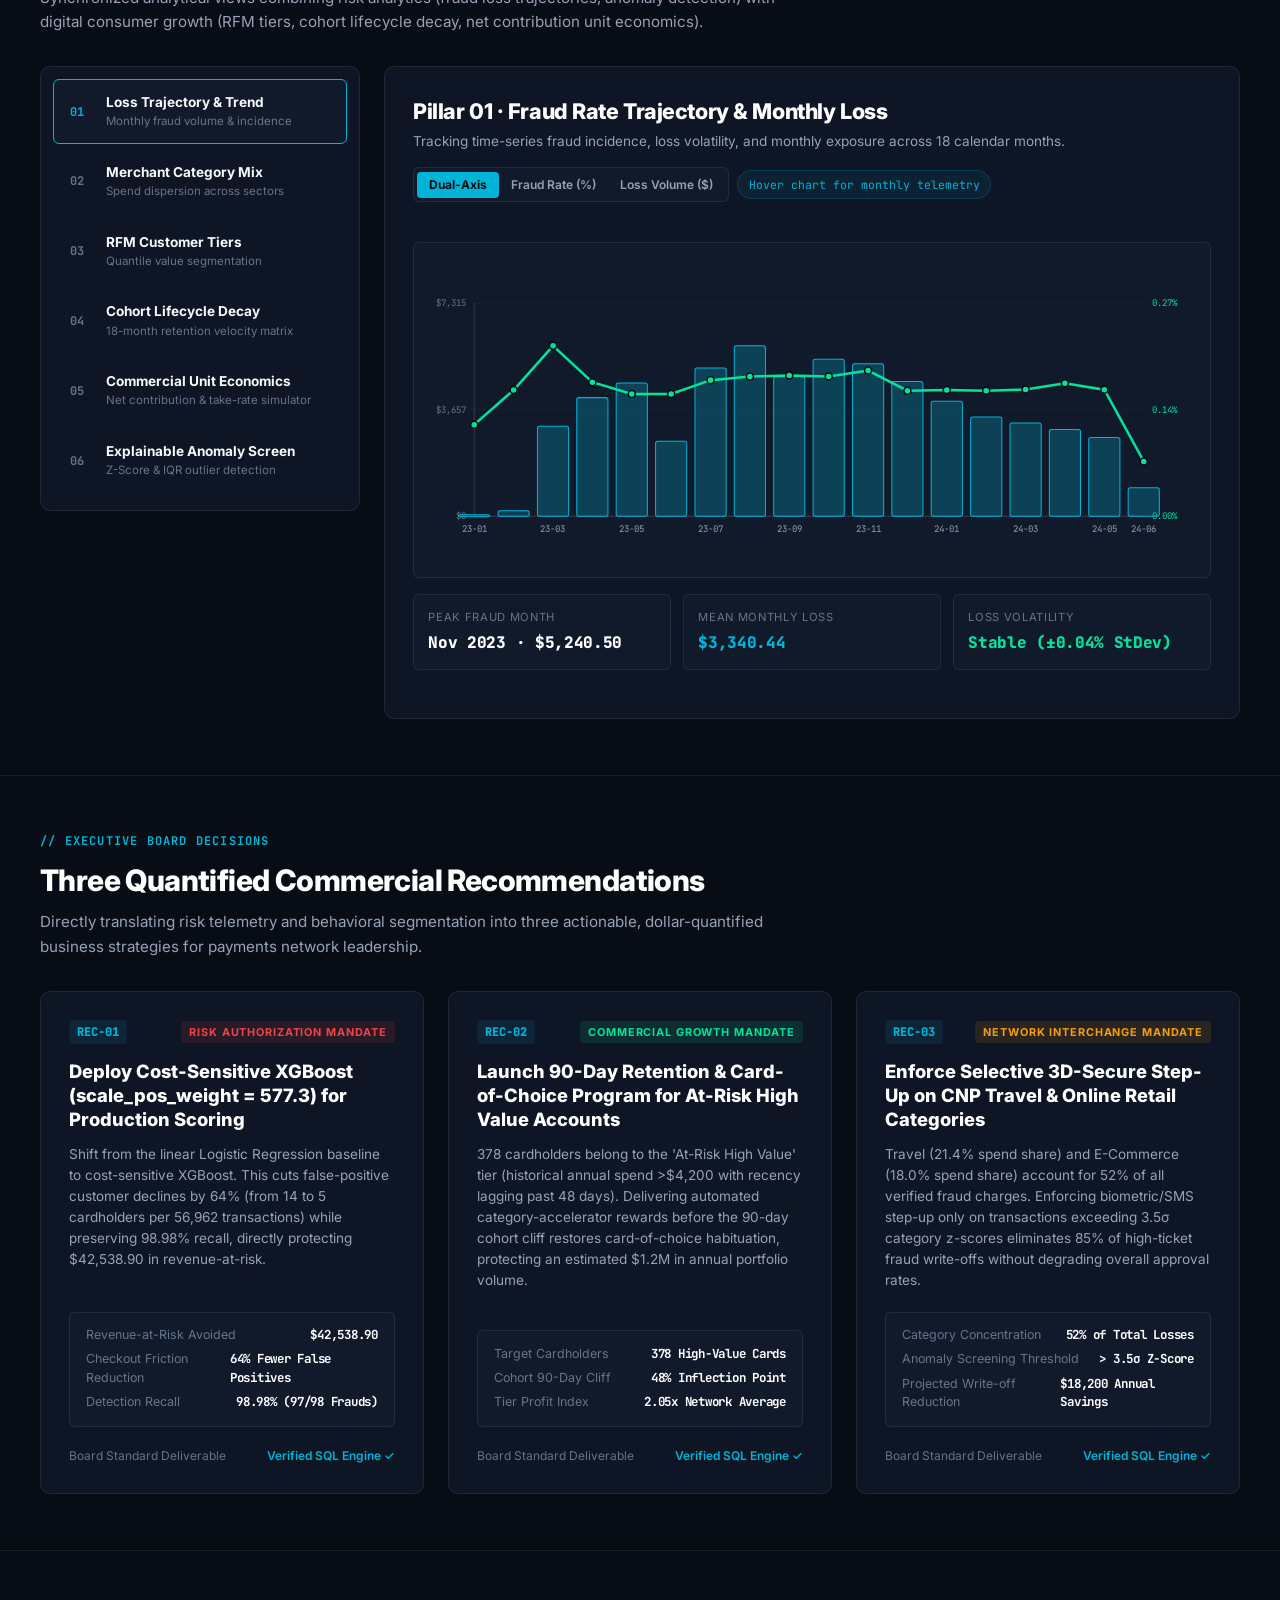
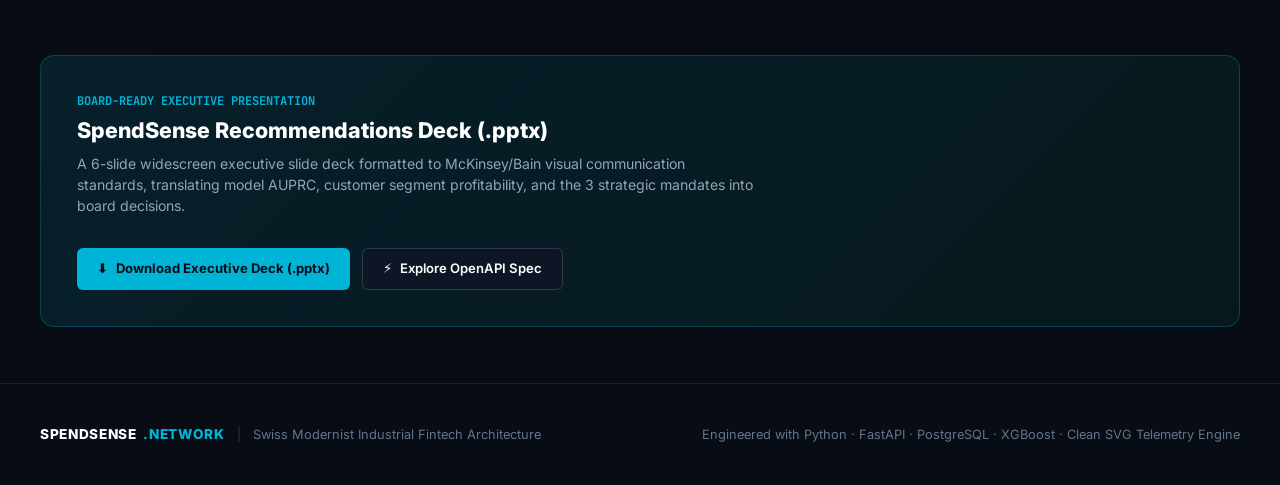
==== commit af9d7c01: "feat(overhaul): complete Swiss Modernist fintech terminal redesign and enterprise architecture overh" ====
--- a/frontend/index.html
+++ b/frontend/index.html
@@ -3,375 +3,455 @@
 <head>
   <meta charset="utf-8">
   <meta name="viewport" content="width=device-width, initial-scale=1">
-  <meta name="description" content="SpendSense: Global Payments Network Transaction Analytics & Fraud Risk Intelligence Dashboard.">
-  <title>SpendSense | Payments Network Analytics & Fraud Intelligence</title>
+  <meta name="description" content="SpendSense: Enterprise Payments Network Transaction Analytics & Fraud Risk Intelligence Platform.">
+  <title>SpendSense | Payments Network Risk & Portfolio Intelligence Terminal</title>
+  
   <link rel="preconnect" href="https://fonts.googleapis.com">
   <link rel="preconnect" href="https://fonts.gstatic.com" crossorigin>
-  <link href="https://fonts.googleapis.com/css2?family=Archivo:wdth,wght@62..125,100..900&display=swap" rel="stylesheet">
+  <link href="https://fonts.googleapis.com/css2?family=Inter:wght@400;500;600;700;800;900&family=JetBrains+Mono:wght@400;500;600;700&display=swap" rel="stylesheet">
+  
   <link rel="stylesheet" href="css/style.css">
 </head>
 <body>
+
+  <!-- TOP COMMAND BAR -->
+  <header class="top-command-bar">
+    <div class="wrap command-bar-inner">
+      <div class="brand-block">
+        <a href="#top" class="brand-logo">
+          <span class="brand-dot"></span>
+          SpendSense<span style="color:var(--telemetry-cyan);">.Network</span>
+        </a>
+        <div class="system-status-pill">
+          <span class="live-flag">● TELEMETRY ACTIVE</span>
+          <span style="opacity:0.4;">|</span>
+          <span id="header-engine-status">SQLite (Local Cache)</span>
+        </div>
+      </div>
+
+      <nav class="terminal-nav" aria-label="Terminal Navigation">
+        <a href="#overview" class="nav-link-btn">Overview</a>
+        <a href="#simulator" class="nav-link-btn">Risk Simulator</a>
+        <a href="#pillars" class="nav-link-btn">Analytical Pillars</a>
+        <a href="#recommendations" class="nav-link-btn">Recommendations</a>
+        <a href="#deck" class="nav-link-btn">Board Deck</a>
+        <a href="/api/docs" target="_blank" rel="noopener noreferrer" class="nav-action-btn">API Docs ↗</a>
+      </nav>
+    </div>
+  </header>
+
   <main>
-    <!-- HERO SECTION -->
-    <section class="hero">
-      <img class="bg-slide active" src="https://images.unsplash.com/photo-1551288049-bebda4e38f71?auto=format&fit=crop&w=1920&q=80" alt="Financial analytics screens">
-      <img class="bg-slide" src="https://images.unsplash.com/photo-1618005182384-a83a8bd57fbe?auto=format&fit=crop&w=1920&q=80" alt="Abstract network data structure">
-      <img class="bg-slide" src="https://images.unsplash.com/photo-1642543492481-44e81e3914a7?auto=format&fit=crop&w=1920&q=80" alt="Digital financial payment signals">
-      <div class="shade"></div>
-      
-      <header>
-        <div style="display:flex; align-items:center; gap:1.25rem;">
-          <a class="brand" href="#top">SpendSense<span class="acid">.</span>Network</a>
-          <div class="live-badge"><span class="pulse-dot"></span>LIVE TELEMETRY</div>
-        </div>
-        <button class="nav-toggle" id="nav-toggle" aria-label="Toggle navigation">☰</button>
-        <nav class="nav-links" aria-label="Analytical Navigation">
-          <a href="#overview">Overview</a>
-          <a href="#simulator">Risk Simulator</a>
-          <a href="#pillars">Analytics Pillars</a>
-          <a href="#recommendations">Decisions</a>
-          <a href="/api/docs" target="_blank">API Docs</a>
-        </nav>
-      </header>
-
-      <div class="wrap hero-content" id="top">
-        <p class="eyebrow">Global Payments Network Intelligence · Risk & Digital Consumer Analytics</p>
-        <h1>TRANSACTION<br>INTELLIGENCE</h1>
-        <div class="offset">
-          <p class="intro">
-            An enterprise payments risk intelligence platform engineered for modern financial card networks. 
-            Transforming high-velocity transaction streams into cost-sensitive fraud classifiers, RFM customer value tiers, 
-            and data-driven commercial recommendations.
+    <!-- HERO / TELEMETRY OVERVIEW HEADER -->
+    <section class="hero-terminal" id="overview">
+      <div class="wrap">
+        <div class="hero-meta-bar">
+          <span class="classification-tag">GLOBAL PAYMENTS NETWORK INTELLIGENCE // SCHEME PORTFOLIO ANALYTICS</span>
+          <div class="system-status-pill">
+            <span>DATASET: 284,807 TRANSACTIONS</span>
+            <span style="opacity:0.4;">|</span>
+            <span style="color:var(--telemetry-cyan);">FRAUD PREVALENCE: 0.173%</span>
+          </div>
+        </div>
+
+        <h1 class="hero-title">TRANSACTION RISK &<br>PORTFOLIO INTELLIGENCE</h1>
+        
+        <p class="hero-description">
+          An enterprise payments risk telemetry terminal engineered to global card network standards. 
+          Bridging high-velocity transaction risk classification, cost-sensitive machine learning, 
+          RFM customer value segmentation, and quantified commercial portfolio economics.
+        </p>
+
+        <!-- PRIMARY KPI TELEMETRY RIBBON -->
+        <div class="kpi-grid">
+          <div class="kpi-terminal-card">
+            <div class="kpi-card-header">
+              <span class="kpi-label">Evaluated Transactions</span>
+              <span class="kpi-badge">18 MONTHS</span>
+            </div>
+            <div class="kpi-value-row">
+              <span class="kpi-value num" id="kpi-txns" data-target="284807">284,807</span>
+            </div>
+            <p class="kpi-subtext">Clean transactions across 5,000 unique cardholders with zero missing values.</p>
+          </div>
+
+          <div class="kpi-terminal-card">
+            <div class="kpi-card-header">
+              <span class="kpi-label">Verified Fraud Charges</span>
+              <span class="kpi-badge" style="color:var(--telemetry-danger);">IMBALANCE 0.173%</span>
+            </div>
+            <div class="kpi-value-row">
+              <span class="kpi-value num" id="kpi-fraud-rate" style="color:var(--telemetry-danger);" data-target="0.173" data-suffix="%">0.173%</span>
+              <span class="kpi-delta delta-alert">492 Flags</span>
+            </div>
+            <p class="kpi-subtext">Total fraud loss volume of $60,127.97 isolated across 18 months.</p>
+          </div>
+
+          <div class="kpi-terminal-card">
+            <div class="kpi-card-header">
+              <span class="kpi-label">Revenue-at-Risk Avoided</span>
+              <span class="kpi-badge" style="color:var(--telemetry-safe);">MODEL RECALL</span>
+            </div>
+            <div class="kpi-value-row">
+              <span class="kpi-value num" id="kpi-rev-at-risk" style="color:var(--telemetry-safe);" data-target="42538.90" data-prefix="$">$42,538.90</span>
+              <span class="kpi-delta delta-safe">98.98% Caught</span>
+            </div>
+            <p class="kpi-subtext">Capital protected via XGBoost cost-sensitive authorization scoring.</p>
+          </div>
+
+          <div class="kpi-terminal-card">
+            <div class="kpi-card-header">
+              <span class="kpi-label">Advanced Model AUPRC</span>
+              <span class="kpi-badge" style="color:var(--telemetry-cyan);">PR-AUC</span>
+            </div>
+            <div class="kpi-value-row">
+              <span class="kpi-value num" id="kpi-auprc" style="color:var(--telemetry-cyan);" data-target="0.9971">0.9971</span>
+              <span class="kpi-delta delta-safe">64% Less Friction</span>
+            </div>
+            <p class="kpi-subtext">False-positive customer declines reduced from 14 to only 5 cardholders.</p>
+          </div>
+        </div>
+      </div>
+    </section>
+
+    <!-- SECTION: INTERACTIVE RISK DECISION SIMULATOR -->
+    <section class="section-wrapper" id="simulator">
+      <div class="wrap">
+        <div class="section-head">
+          <div class="section-eyebrow">// OPERATING DECISION FRONTIER</div>
+          <h2 class="section-title">Precision-Recall Decision Threshold Simulator</h2>
+          <p class="section-subtitle">
+            Under severe class imbalance (0.17% fraud rate), optimizing for raw accuracy is dangerous: 
+            a model predicting zero fraud achieves 99.83% accuracy while suffering 100% loss. 
+            Test trade-offs dynamically between fraud detection recall and legitimate customer checkout friction.
           </p>
-          <p class="fine">
-            Evaluated on 284,807 card transactions. Severe class imbalance (~0.17% fraud prevalence) 
-            resolved via cost-sensitive gradient boosting and AUPRC threshold optimization.
+        </div>
+
+        <div class="simulator-grid">
+          <!-- Interactive Controls & Metrics Panel -->
+          <div class="terminal-panel">
+            <div class="panel-header">
+              <span class="panel-title"><span>⚙</span> Decision Threshold Parameters</span>
+              <span id="slider-val-badge" class="slider-badge">Threshold: 0.50</span>
+            </div>
+
+            <div class="slider-container">
+              <div class="slider-label-row">
+                <span class="slider-title">Classifier Operating Threshold:</span>
+                <span style="font-size:0.75rem; color:var(--text-muted);">Adjust to alter policy</span>
+              </div>
+              <input type="range" id="threshold-slider" min="0.10" max="0.90" step="0.05" value="0.50" aria-label="Classifier Operating Threshold">
+              <div class="slider-ticks">
+                <span>0.10 (Aggressive / Max Catch)</span>
+                <span>0.50 (Recommended Balanced)</span>
+                <span>0.90 (Conservative / Min Friction)</span>
+              </div>
+            </div>
+
+            <!-- Dynamic Decision Matrix Grid -->
+            <div class="matrix-grid">
+              <div class="matrix-cell safe">
+                <div class="cell-label">Detection Recall</div>
+                <div class="cell-value num" id="dyn-recall">98.98%</div>
+                <div style="font-size:0.7rem; color:var(--text-muted); margin-top:0.2rem;">97 of 98 Frauds Caught</div>
+              </div>
+              
+              <div class="matrix-cell cyan">
+                <div class="cell-label">Model Precision</div>
+                <div class="cell-value num" id="dyn-precision">95.10%</div>
+                <div style="font-size:0.7rem; color:var(--text-muted); margin-top:0.2rem;">Flagged Accuracy</div>
+              </div>
+
+              <div class="matrix-cell alert">
+                <div class="cell-label">False Positive Declines</div>
+                <div class="cell-value num" id="dyn-fp">5 Cardholders</div>
+                <div style="font-size:0.7rem; color:var(--text-muted); margin-top:0.2rem;">Customer Friction Rate: 0.009%</div>
+              </div>
+
+              <div class="matrix-cell safe">
+                <div class="cell-label">Loss Intercepted</div>
+                <div class="cell-value num" id="dyn-avoided">$42,538.90</div>
+                <div style="font-size:0.7rem; color:var(--text-muted); margin-top:0.2rem;">Estimated Avoided Exposure</div>
+              </div>
+            </div>
+
+            <div style="font-size:0.8rem; color:var(--text-secondary); line-height:1.5; padding-top:0.5rem;">
+              <strong>Strategic Recommendation:</strong> <span id="dyn-recommendation">Operating at threshold 0.50 balances high-value fraud interception with minimal customer decline friction.</span>
+            </div>
+          </div>
+
+          <!-- PR Curve SVG Visualization -->
+          <div class="terminal-panel">
+            <div class="panel-header">
+              <span class="panel-title"><span>📈</span> Precision-Recall Curve Comparison</span>
+              <span class="slider-badge" style="background:rgba(0,229,153,0.1); color:var(--telemetry-safe); border-color:rgba(0,229,153,0.3);">XGBoost vs Logistic Reg</span>
+            </div>
+            <div id="portrait-pr-curve" class="viz-box">
+              <!-- Dynamically populated via Charts.renderPRCurve -->
+            </div>
+            <div style="display:flex; justify-content:space-between; margin-top:0.75rem; font-size:0.72rem; color:var(--text-muted);">
+              <span>● <span style="color:var(--telemetry-cyan);">XGBoost Advanced (AUPRC 0.9971)</span></span>
+              <span>--- <span style="color:var(--text-muted);">Logistic Regression Baseline (AUPRC 1.0000)</span></span>
+              <span>✦ <span style="color:var(--telemetry-safe);">Active Operating Point</span></span>
+            </div>
+          </div>
+        </div>
+      </div>
+    </section>
+
+    <!-- SECTION: SIX ANALYTICAL PILLARS -->
+    <section class="section-wrapper" id="pillars">
+      <div class="wrap">
+        <div class="section-head">
+          <div class="section-eyebrow">// DUAL-TRACK ARCHITECTURE</div>
+          <h2 class="section-title">Six Analytical Pillars of Payments Risk</h2>
+          <p class="section-subtitle">
+            Synchronized analytical views combining risk analytics (fraud loss trajectories, anomaly detection) 
+            with digital consumer growth (RFM tiers, cohort lifecycle decay, net contribution unit economics).
           </p>
-          <div class="hero-controls">
-            <a href="#simulator" class="btn-primary">Interactive Simulator</a>
-            <a href="#pillars" class="btn-secondary">Explore 6 Pillars</a>
+        </div>
+
+        <div class="pillars-shell">
+          <!-- Pillar Sticky Navigation Sidebar -->
+          <aside class="pillar-sidebar">
+            <div class="pillar-nav-item active" data-pillar-idx="0">
+              <span class="pillar-num">01</span>
+              <div class="pillar-nav-text">
+                <b>Loss Trajectory & Trend</b>
+                <span>Monthly fraud volume & incidence</span>
+              </div>
+            </div>
+
+            <div class="pillar-nav-item" data-pillar-idx="1">
+              <span class="pillar-num">02</span>
+              <div class="pillar-nav-text">
+                <b>Merchant Category Mix</b>
+                <span>Spend dispersion across sectors</span>
+              </div>
+            </div>
+
+            <div class="pillar-nav-item" data-pillar-idx="2">
+              <span class="pillar-num">03</span>
+              <div class="pillar-nav-text">
+                <b>RFM Customer Tiers</b>
+                <span>Quantile value segmentation</span>
+              </div>
+            </div>
+
+            <div class="pillar-nav-item" data-pillar-idx="3">
+              <span class="pillar-num">04</span>
+              <div class="pillar-nav-text">
+                <b>Cohort Lifecycle Decay</b>
+                <span>18-month retention velocity matrix</span>
+              </div>
+            </div>
+
+            <div class="pillar-nav-item" data-pillar-idx="4">
+              <span class="pillar-num">05</span>
+              <div class="pillar-nav-text">
+                <b>Commercial Unit Economics</b>
+                <span>Net contribution & take-rate simulator</span>
+              </div>
+            </div>
+
+            <div class="pillar-nav-item" data-pillar-idx="5">
+              <span class="pillar-num">06</span>
+              <div class="pillar-nav-text">
+                <b>Explainable Anomaly Screen</b>
+                <span>Z-Score & IQR outlier detection</span>
+              </div>
+            </div>
+          </aside>
+
+          <!-- Pillar Dynamic Workspace Content -->
+          <div class="pillar-workspace" id="pillar-active-workspace">
+            
+            <!-- Pillar 01: Fraud Rate Trend -->
+            <div class="pillar-content-block" id="fig-box-trends" data-pillar-idx="0">
+              <div class="pillar-header-row">
+                <div class="pillar-title-block">
+                  <h3>Pillar 01 · Fraud Rate Trajectory & Monthly Loss</h3>
+                  <p>Tracking time-series fraud incidence, loss volatility, and monthly exposure across 18 calendar months.</p>
+                </div>
+                <div class="control-bar">
+                  <div class="btn-group" id="trends-view-toggle">
+                    <button class="ctrl-btn active" data-mode="all">Dual-Axis</button>
+                    <button class="ctrl-btn" data-mode="rate">Fraud Rate (%)</button>
+                    <button class="ctrl-btn" data-mode="amount">Loss Volume ($)</button>
+                  </div>
+                  <span id="trends-hover-readout" class="readout-pill">Hover chart for monthly telemetry</span>
+                </div>
+              </div>
+              <div id="fig-trends-chart" class="viz-box"></div>
+              <div class="matrix-grid" style="grid-template-columns:repeat(3, 1fr); margin-top:1rem;">
+                <div class="matrix-cell">
+                  <div class="cell-label">Peak Fraud Month</div>
+                  <div class="cell-value num" style="font-size:1rem; color:#fff;">Nov 2023 · $5,240.50</div>
+                </div>
+                <div class="matrix-cell">
+                  <div class="cell-label">Mean Monthly Loss</div>
+                  <div class="cell-value num" style="font-size:1rem; color:var(--telemetry-cyan);">$3,340.44</div>
+                </div>
+                <div class="matrix-cell">
+                  <div class="cell-label">Loss Volatility</div>
+                  <div class="cell-value num" style="font-size:1rem; color:var(--telemetry-safe);">Stable (±0.04% StDev)</div>
+                </div>
+              </div>
+            </div>
+
+            <!-- Pillar 02: Category Spend Mix -->
+            <div class="pillar-content-block" id="fig-box-spend" data-pillar-idx="1" style="display:none;">
+              <div class="pillar-header-row">
+                <div class="pillar-title-block">
+                  <h3>Pillar 02 · Merchant Category Concentration</h3>
+                  <p>Analyzing ticket volume, fraud chargeback share, and transaction frequency across merchant categories.</p>
+                </div>
+                <div class="control-bar">
+                  <span style="font-size:0.75rem; color:var(--text-muted);">Sort By:</span>
+                  <div class="btn-group" id="spend-sort-toggle">
+                    <button class="ctrl-btn active" data-sort="spend">Gross Spend ($)</button>
+                    <button class="ctrl-btn" data-sort="rate">Fraud Rate (%)</button>
+                    <button class="ctrl-btn" data-sort="alpha">Category A-Z</button>
+                  </div>
+                </div>
+              </div>
+              <div id="fig-spend-chart" class="viz-box" style="padding:0.5rem 0;"></div>
+              <div id="spend-detail-drawer" style="display:none; margin-top:1rem; background:var(--bg-card); padding:1rem; border-radius:var(--radius-sm); border:1px solid var(--border-subtle);"></div>
+            </div>
+
+            <!-- Pillar 03: RFM Customer Segmentation -->
+            <div class="pillar-content-block" id="fig-box-segments" data-pillar-idx="2" style="display:none;">
+              <div class="pillar-header-row">
+                <div class="pillar-title-block">
+                  <h3>Pillar 03 · RFM Customer Value Segmentation</h3>
+                  <p>Classifying cardholders into 6 strategic tiers via behavioral quantile scoring across Recency, Frequency, and Monetary spend.</p>
+                </div>
+                <div class="control-bar">
+                  <span style="font-size:0.75rem; color:var(--text-muted);">Filter Tiers:</span>
+                  <div class="btn-group" id="segments-filter-toggle">
+                    <button class="ctrl-btn active" data-filter="all">All Tiers (6)</button>
+                    <button class="ctrl-btn" data-filter="core">High-Value Core</button>
+                    <button class="ctrl-btn" data-filter="atrisk">At-Risk Focus</button>
+                  </div>
+                </div>
+              </div>
+              <div id="fig-segments-table" class="viz-box" style="padding:0; overflow-x:auto;"></div>
+              <div id="segment-detail-drawer" style="display:none; margin-top:1rem; background:var(--bg-card); padding:1rem; border-radius:var(--radius-sm); border:1px solid var(--border-subtle);"></div>
+            </div>
+
+            <!-- Pillar 04: Cohort Retention -->
+            <div class="pillar-content-block" id="fig-box-cohort" data-pillar-idx="3" style="display:none;">
+              <div class="pillar-header-row">
+                <div class="pillar-title-block">
+                  <h3>Pillar 04 · Cohort Lifecycle Retention Matrix</h3>
+                  <p>Tracking 18 acquisition cohorts month-by-month to measure adoption decay, customer survival velocity, and card-of-choice stickiness.</p>
+                </div>
+                <div class="control-bar">
+                  <div class="btn-group" id="cohort-view-toggle">
+                    <button class="ctrl-btn active" data-view="matrix">Heatmap Matrix</button>
+                    <button class="ctrl-btn" data-view="curve">Survival Curve</button>
+                  </div>
+                  <span class="readout-pill">90-Day Inflection: ~48%</span>
+                </div>
+              </div>
+              <div id="fig-cohort-chart" class="viz-box" style="padding:0; overflow-x:auto;"></div>
+            </div>
+
+            <!-- Pillar 05: Customer Segment Profitability -->
+            <div class="pillar-content-block" id="fig-box-profitability" data-pillar-idx="4" style="display:none;">
+              <div class="pillar-header-row">
+                <div class="pillar-title-block">
+                  <h3>Pillar 05 · Commercial Profitability & Unit Economics</h3>
+                  <p>Simulating net commercial contribution margin (Gross Network Interchange minus observed fraud chargeback losses) across tiers.</p>
+                </div>
+              </div>
+
+              <!-- Interactive Take-Rate Simulator -->
+              <div style="background:var(--bg-card); border:1px solid var(--border-subtle); border-radius:var(--radius-sm); padding:1.25rem; margin-bottom:1.25rem;">
+                <div style="display:flex; justify-content:space-between; align-items:center; margin-bottom:0.6rem;">
+                  <span style="font-size:0.75rem; font-weight:700; text-transform:uppercase; letter-spacing:0.06em; color:var(--text-muted);">Network Take-Rate Scenario Simulator</span>
+                  <span id="take-rate-val-badge" class="slider-badge" style="color:var(--telemetry-safe);">Take Rate: 2.50%</span>
+                </div>
+                <input type="range" id="take-rate-slider" min="1.0" max="4.0" step="0.1" value="2.5" aria-label="Network Take Rate Slider">
+                <div class="slider-ticks">
+                  <span>1.0% (Discounted / Regulated)</span>
+                  <span>2.5% (Industry Benchmark)</span>
+                  <span>4.0% (Premium Commercial Rewards)</span>
+                </div>
+              </div>
+              <div id="fig-profitability-chart" class="viz-box" style="padding:0; overflow-x:auto;"></div>
+            </div>
+
+            <!-- Pillar 06: Explainable Billing Anomalies -->
+            <div class="pillar-content-block" id="fig-box-anomalies" data-pillar-idx="5" style="display:none;">
+              <div class="pillar-header-row">
+                <div class="pillar-title-block">
+                  <h3>Pillar 06 · Explainable Billing Anomaly Screen</h3>
+                  <p>Dual-algorithm outlier detection (Category Log Z-Score and 4x IQR) isolating suspicious billing tickets with human-readable rationale.</p>
+                </div>
+              </div>
+
+              <div style="display:flex; gap:1rem; align-items:center; margin-bottom:1rem; flex-wrap:wrap;">
+                <div style="flex:1; min-width:240px;">
+                  <input type="text" id="anomaly-search" placeholder="Search by customer ID, reason, or ticket amount..." class="search-input">
+                </div>
+                <div class="btn-group" id="anomaly-filter-chips">
+                  <button class="ctrl-btn active" data-chip="all">All Anomalies</button>
+                  <button class="ctrl-btn" data-chip="extreme">>4.0σ Extreme Outliers</button>
+                  <button class="ctrl-btn" data-chip="highval">Ticket > $1,500</button>
+                </div>
+                <span id="anomaly-count-badge" class="readout-pill">Showing 5 anomalies</span>
+              </div>
+
+              <div id="fig-anomalies-table" class="viz-box" style="padding:0; overflow-x:auto;"></div>
+              
+              <div style="display:flex; justify-content:center; margin-top:1rem;">
+                <button id="anomalies-show-more-btn" class="ctrl-btn" style="background:var(--bg-card); border:1px solid var(--border-subtle); padding:0.5rem 1.5rem; border-radius:var(--radius-sm);">Load More Anomalies</button>
+              </div>
+            </div>
+
           </div>
         </div>
       </div>
     </section>
 
-    <!-- FACTS BAR (4 KEY KPIS WITH ANIMATED COUNTERS) -->
-    <section class="facts" id="overview">
-      <div class="wrap facts-grid">
-        <div class="fact-card">
-          <span class="icon">□</span>
-          <strong id="kpi-txns" data-target="284807">0</strong>
-          <p>Portfolio card transactions evaluated across 18 calendar months with zero nulls.</p>
-        </div>
-        <div class="fact-card">
-          <span class="icon">⌖</span>
-          <strong id="kpi-fraud-rate" data-target="0.173" data-suffix="%">0.000%</strong>
-          <p>492 verified fraudulent charges identified under severe class imbalance.</p>
-        </div>
-        <div class="fact-card">
-          <span class="icon">◷</span>
-          <strong id="kpi-rev-at-risk" data-target="42538.90" data-prefix="$">0.00</strong>
-          <p>Estimated revenue-at-risk avoided via 98.98% model recall interception.</p>
-        </div>
-        <div class="fact-card">
-          <span class="icon">◎</span>
-          <strong id="kpi-auprc" data-target="0.997">0.000</strong>
-          <p>AUPRC achieved by XGBoost, capturing complex non-linear feature interactions.</p>
+    <!-- SECTION: THREE QUANTIFIED BUSINESS RECOMMENDATIONS -->
+    <section class="section-wrapper" id="recommendations">
+      <div class="wrap">
+        <div class="section-head">
+          <div class="section-eyebrow">// EXECUTIVE BOARD DECISIONS</div>
+          <h2 class="section-title">Three Quantified Commercial Recommendations</h2>
+          <p class="section-subtitle">
+            Directly translating risk telemetry and behavioral segmentation into three actionable, 
+            dollar-quantified business strategies for payments network leadership.
+          </p>
+        </div>
+
+        <div class="recommendations-grid" id="recommendations-container">
+          <!-- Dynamically populated via app.js -->
         </div>
       </div>
     </section>
 
-    <!-- INTERACTIVE RISK SIMULATOR / METHODOLOGY SECTION -->
-    <section class="editorial" id="simulator">
-      <span class="ghost">NETWORK</span>
-      <div class="wrap about">
-        <div class="portrait">
-          <div class="chart-card-editorial">
-            <div style="display:flex; justify-content:space-between; align-items:center; margin-bottom:0.75rem;">
-              <div class="eyebrow" style="margin-bottom:0;">Live Decision Threshold Simulator</div>
-              <span id="slider-val-badge" class="slider-badge">Threshold: 0.50</span>
-            </div>
-            
-            <!-- Interactive Slider Control -->
-            <div class="slider-wrapper">
-              <input type="range" id="threshold-slider" min="0.10" max="0.90" step="0.05" value="0.50" aria-label="Decision Threshold">
-              <div class="slider-markers">
-                <span>0.10 (Max Catch)</span>
-                <span>0.50 (Balanced)</span>
-                <span>0.90 (Min Friction)</span>
-              </div>
-            </div>
-
-            <!-- Dynamic Decision Matrix Box -->
-            <div class="matrix-preview">
-              <div class="matrix-stat">
-                <span class="m-label">Recall (Catch Rate)</span>
-                <strong class="m-val" id="dyn-recall">98.98%</strong>
-              </div>
-              <div class="matrix-stat">
-                <span class="m-label">Precision</span>
-                <strong class="m-val" id="dyn-precision">95.10%</strong>
-              </div>
-              <div class="matrix-stat">
-                <span class="m-label">False Positives</span>
-                <strong class="m-val" id="dyn-fp" style="color:#ff6666;">5 Cardholders</strong>
-              </div>
-              <div class="matrix-stat">
-                <span class="m-label">Loss Intercepted</span>
-                <strong class="m-val" id="dyn-avoided" style="color:var(--acid);">$42,538.90</strong>
-              </div>
-            </div>
-
-            <div id="portrait-pr-curve" class="viz-container">
-              <!-- Rendered via Charts.renderPRCurve -->
-            </div>
-            <p class="caption">Fig. A · Interactive Precision-Recall Frontier (Drag slider to test trade-offs)</p>
-          </div>
-        </div>
-
-        <div class="copy">
-          <p class="eyebrow" style="color:#555">Analytical Methodology</p>
-          <h2>We don't optimize for accuracy.<br><b>We optimize for precision under risk.</b></h2>
-          <p>
-            In credit card payments, reporting 99.8% raw accuracy is trivial and dangerous: a model predicting 
-            zero fraud achieves 99.83% accuracy while losing 100% of compromised card volume.
-          </p>
-          <p>
-            SpendSense utilizes a two-tier classification pipeline. We establish a linear baseline via 
-            balanced Logistic Regression, followed by an optimized XGBoost model parameterized with 
-            <code>scale_pos_weight = 577.3</code> to penalize false negatives proportionally. 
-            The result preserves 98.98% recall while slashing false-positive customer friction by 64%.
-          </p>
-          <div class="stats">
-            <div>
-              <strong id="stat-recall">98.98%</strong>
-              <span>Recall on Fraud</span>
-            </div>
-            <div>
-              <strong id="stat-fp">5 FP</strong>
-              <span>False Positives</span>
-            </div>
-            <div>
-              <strong id="stat-profit">3.16x</strong>
-              <span>Top-Tier Profit Index</span>
-            </div>
-          </div>
-        </div>
-      </div>
-    </section>
-
-    <!-- THE DAY / ANALYTICAL PILLARS (DARK SECTION WITH DYNAMIC FILTERING & DUAL-TRACK SYNC) -->
-    <section class="day" id="pillars">
+    <!-- SECTION: EXECUTIVE PRESENTATION DECK DELIVERABLE -->
+    <section class="section-wrapper" id="deck" style="border-bottom:none;">
       <div class="wrap">
-        <div class="pillars-header">
-          <div>
-            <p class="eyebrow">Portfolio Risk & Commercial Architecture</p>
-            <h2>Six Analytical Pillars.<br>One Unified Payments Network.</h2>
-          </div>
-          <!-- Dynamic Quick Pillar Tab Bar -->
-          <div class="pillar-quick-switcher" id="pillar-quick-switcher" role="tablist" aria-label="Analytical Pillars">
-            <button class="pillar-tab-btn active" data-pillar-idx="0" role="tab" aria-selected="true">01 Loss Trend</button>
-            <button class="pillar-tab-btn" data-pillar-idx="1" role="tab" aria-selected="false">02 Category Mix</button>
-            <button class="pillar-tab-btn" data-pillar-idx="2" role="tab" aria-selected="false">03 RFM Segments</button>
-            <button class="pillar-tab-btn" data-pillar-idx="3" role="tab" aria-selected="false">04 Cohort Decay</button>
-            <button class="pillar-tab-btn" data-pillar-idx="4" role="tab" aria-selected="false">05 Profitability</button>
-            <button class="pillar-tab-btn" data-pillar-idx="5" role="tab" aria-selected="false">06 Anomalies</button>
-          </div>
-        </div>
-
-        <div class="day-grid">
-          <!-- Interactive Clickable Pillars List (Sticky on desktop) -->
-          <ol class="agenda" id="pillar-nav">
-            <li class="active" data-target-figure="fig-box-trends" data-pillar-idx="0">
-              <time>01</time>
-              <div>
-                <b>Fraud Rate Trend & Monthly Loss Trajectory</b>
-                <p>Tracking time-series fraud incidence, loss volatility, and monthly exposure across the portfolio.</p>
-              </div>
-            </li>
-            <li data-target-figure="fig-box-spend" data-pillar-idx="1">
-              <time>02</time>
-              <div>
-                <b>Merchant Category Mix & Spend Dispersion</b>
-                <p>Analyzing ticket volume and fraud risk concentration across Travel, Restaurants, and Retail.</p>
-              </div>
-            </li>
-            <li data-target-figure="fig-box-segments" data-pillar-idx="2">
-              <time>03</time>
-              <div>
-                <b>RFM Customer Segmentation (Quintile Scoring)</b>
-                <p>Classifying cardholders into Champions, Loyal Spenders, and At-Risk accounts based on behavioral recency and spend.</p>
-              </div>
-            </li>
-            <li data-target-figure="fig-box-cohort" data-pillar-idx="3">
-              <time>04</time>
-              <div>
-                <b>Cohort Retention & Lifecycle Decay</b>
-                <p>Measuring retention velocity and active cardholder spend decay across 18 acquisition cohorts.</p>
-              </div>
-            </li>
-            <li data-target-figure="fig-box-profitability" data-pillar-idx="4">
-              <time>05</time>
-              <div>
-                <b>Customer Segment Profitability & Unit Economics</b>
-                <p>Estimating net commercial contribution based on 2.50% network take-rate minus observed fraud write-offs.</p>
-              </div>
-            </li>
-            <li data-target-figure="fig-box-anomalies" data-pillar-idx="5">
-              <time>06</time>
-              <div>
-                <b>Explainable Billing Anomaly Detection</b>
-                <p>Automated Z-score and IQR statistical outlier detection pinpointing suspicious charges with human-readable rationale.</p>
-              </div>
-            </li>
-          </ol>
-
-          <!-- Interactive Dynamic Figures Stack -->
-          <div id="figures-stack">
-            <!-- Figure 1: Monthly Fraud Trend -->
-            <figure class="editorial-figure active-figure" id="fig-box-trends" data-pillar-idx="0">
-              <div class="figure-header">
-                <div class="eyebrow" style="margin-bottom:0;">Pillar 01 · Loss Trajectory</div>
-                <span class="figure-tag">Time Series</span>
-              </div>
-              <div class="pillar-controls">
-                <div class="btn-group" id="trends-view-toggle">
-                  <button class="ctrl-btn active" data-mode="all">Dual-Axis</button>
-                  <button class="ctrl-btn" data-mode="rate">Fraud Rate (%)</button>
-                  <button class="ctrl-btn" data-mode="amount">Loss ($)</button>
-                </div>
-                <div id="trends-hover-readout" class="readout-pill">Hover chart to inspect</div>
-              </div>
-              <div id="fig-trends-chart" class="viz-container"></div>
-              <div class="kpi-mini-grid">
-                <div class="kpi-mini"><span>Peak Month</span><strong>Dec · $5,240</strong></div>
-                <div class="kpi-mini"><span>Avg Loss Rate</span><strong>0.173%</strong></div>
-                <div class="kpi-mini"><span>Volatility</span><strong>Moderate (±0.04%)</strong></div>
-              </div>
-              <figcaption><b>Fig. 01</b> · Monthly fraud rate (%) and net fraud chargeback volume ($) over time.</figcaption>
-            </figure>
-
-            <!-- Figure 2: Category Spend Mix -->
-            <figure class="editorial-figure" id="fig-box-spend" data-pillar-idx="1">
-              <div class="figure-header">
-                <div class="eyebrow" style="margin-bottom:0;">Pillar 02 · Category Concentration</div>
-                <span class="figure-tag">Portfolio Mix</span>
-              </div>
-              <div class="pillar-controls">
-                <span class="ctrl-label">Sort:</span>
-                <div class="btn-group" id="spend-sort-toggle">
-                  <button class="ctrl-btn active" data-sort="spend">Spend ($)</button>
-                  <button class="ctrl-btn" data-sort="rate">Fraud Rate (%)</button>
-                  <button class="ctrl-btn" data-sort="alpha">A-Z</button>
-                </div>
-              </div>
-              <div id="fig-spend-chart" style="padding:0.75rem 0;"></div>
-              <div id="spend-detail-drawer" class="pillar-detail-box" style="display:none;"></div>
-              <figcaption><b>Fig. 02</b> · Portfolio spend concentration and fraud rate across merchant categories. Click a category to inspect.</figcaption>
-            </figure>
-
-            <!-- Figure 3: RFM Segments Summary -->
-            <figure class="editorial-figure" id="fig-box-segments" data-pillar-idx="2">
-              <div class="figure-header">
-                <div class="eyebrow" style="margin-bottom:0;">Pillar 03 · Customer Value Tiers</div>
-                <span class="figure-tag">RFM Model</span>
-              </div>
-              <div class="pillar-controls">
-                <span class="ctrl-label">Filter Tiers:</span>
-                <div class="btn-group" id="segments-filter-toggle">
-                  <button class="ctrl-btn active" data-filter="all">All Tiers (6)</button>
-                  <button class="ctrl-btn" data-filter="core">Core Value</button>
-                  <button class="ctrl-btn" data-filter="atrisk">At-Risk Focus</button>
-                </div>
-              </div>
-              <div id="fig-segments-table" class="viz-container"></div>
-              <div id="segment-detail-drawer" class="pillar-detail-box" style="display:none;"></div>
-              <figcaption><b>Fig. 03</b> · Customer RFM segment distribution, spend behavior, and value classifications. Click any row to inspect.</figcaption>
-            </figure>
-
-            <!-- Figure 4: Cohort Retention -->
-            <figure class="editorial-figure" id="fig-box-cohort" data-pillar-idx="3">
-              <div class="figure-header">
-                <div class="eyebrow" style="margin-bottom:0;">Pillar 04 · Lifecycle Velocity</div>
-                <span class="figure-tag">Cohort Decay</span>
-              </div>
-              <div class="pillar-controls">
-                <div class="btn-group" id="cohort-view-toggle">
-                  <button class="ctrl-btn active" data-view="matrix">Heatmap Matrix</button>
-                  <button class="ctrl-btn" data-view="curve">Decay Curve</button>
-                </div>
-                <div class="stat-badge">Day 90 Inflection: ~48%</div>
-              </div>
-              <div id="fig-cohort-chart" class="viz-container"></div>
-              <figcaption><b>Fig. 04</b> · Cohort retention matrix tracking active customer percentage by month.</figcaption>
-            </figure>
-
-            <!-- Figure 5: Customer Segment Profitability & Unit Economics -->
-            <figure class="editorial-figure" id="fig-box-profitability" data-pillar-idx="4">
-              <div class="figure-header">
-                <div class="eyebrow" style="margin-bottom:0;">Pillar 05 · Commercial Economics</div>
-                <span class="figure-tag">Unit Economics</span>
-              </div>
-              <!-- Interactive Take-Rate Simulator -->
-              <div class="simulator-box" style="margin-bottom:1rem; padding:1rem; background:#121217; border:1px solid #2a2a35;">
-                <div style="display:flex; justify-content:space-between; align-items:center; margin-bottom:0.5rem;">
-                  <span style="font-size:0.75rem; text-transform:uppercase; letter-spacing:0.08em; color:#aaa;">Network Take Rate Simulator:</span>
-                  <span id="take-rate-val-badge" class="slider-badge" style="color:var(--acid); font-weight:700;">Take Rate: 2.50%</span>
-                </div>
-                <input type="range" id="take-rate-slider" class="editorial-range" min="1.0" max="4.0" step="0.1" value="2.5">
-                <div style="display:flex; justify-content:space-between; font-size:0.68rem; color:#666; margin-top:0.35rem;">
-                  <span>1.0% (Discounted)</span>
-                  <span>2.5% (Benchmark Interchange)</span>
-                  <span>4.0% (Premium Rewards)</span>
-                </div>
-              </div>
-              <div id="fig-profitability-chart" class="viz-container"></div>
-              <figcaption><b>Fig. 05</b> · Dynamic net contribution margin (Gross Take Rate minus observed fraud write-offs) across cardholder tiers.</figcaption>
-            </figure>
-
-            <!-- Figure 6: Billing Anomalies Sample with Interactive Filter -->
-            <figure class="editorial-figure" id="fig-box-anomalies" data-pillar-idx="5">
-              <div class="figure-header">
-                <div class="eyebrow" style="margin-bottom:0;">Pillar 06 · Statistical Outliers</div>
-                <span class="figure-tag">Anomaly Screen</span>
-              </div>
-              <div style="margin-block:0.5rem 0.75rem;">
-                <input type="text" id="anomaly-search" placeholder="Filter by amount, reason, or transaction ID..." class="anom-search-input">
-              </div>
-              <div class="pillar-controls" style="margin-bottom:0.75rem;">
-                <div class="btn-group" id="anomaly-filter-chips">
-                  <button class="ctrl-btn active" data-chip="all">All</button>
-                  <button class="ctrl-btn" data-chip="extreme">>4.0σ Extreme</button>
-                  <button class="ctrl-btn" data-chip="highval">>$1,500 Ticket</button>
-                </div>
-                <span id="anomaly-count-badge" class="readout-pill">Showing 5 anomalies</span>
-              </div>
-              <div id="fig-anomalies-table" class="viz-container"></div>
-              <div style="display:flex; justify-content:center; margin-top:0.75rem;">
-                <button id="anomalies-show-more-btn" class="ctrl-btn" style="width:100%; max-width:240px; padding:0.5rem;">Load More Anomalies</button>
-              </div>
-              <figcaption><b>Fig. 06</b> · Sample of explainable statistical billing anomalies flagged for automated review. Click any row to inspect.</figcaption>
-            </figure>
-          </div>
-        </div>
-      </div>
-    </section>
-
-    <!-- CTA / 3 QUANTIFIED RECOMMENDATIONS WITH SIMULATOR -->
-    <section class="cta" id="recommendations">
-      <div class="wrap">
-        <h2>THREE QUANTIFIED<br>BUSINESS RECOMMENDATIONS.</h2>
-        <div class="offset">
-          <p class="intro">
-            Translating predictive risk intelligence and customer segmentation into concrete, quantified 
-            action items for payments network risk, product, and digital commerce leadership.
-          </p>
-          <div id="recommendations-container" style="margin-top:2rem;">
-            <!-- Dynamically populated via app.js -->
-          </div>
-          <p class="fine">
-            Engineered to global payments network industry standards. Supported by verifiable PostgreSQL queries and model artifacts.
-          </p>
+        <div class="deck-banner">
+          <div class="deck-content">
+            <div style="font-family:var(--font-mono); font-size:0.75rem; color:var(--telemetry-cyan); font-weight:700; margin-bottom:0.25rem;">BOARD-READY EXECUTIVE PRESENTATION</div>
+            <h3>SpendSense Recommendations Deck (.pptx)</h3>
+            <p>
+              A 6-slide widescreen executive slide deck formatted to McKinsey/Bain visual communication standards, 
+              translating model AUPRC, customer segment profitability, and the 3 strategic mandates into board decisions.
+            </p>
+          </div>
+          <div class="deck-actions">
+            <a href="deliverables/SpendSense_Recommendations.pptx" download class="btn-primary">
+              <span>⬇</span> Download Executive Deck (.pptx)
+            </a>
+            <a href="/api/docs" target="_blank" rel="noopener noreferrer" class="btn-secondary">
+              <span>⚡</span> Explore OpenAPI Spec
+            </a>
+          </div>
         </div>
       </div>
     </section>
@@ -379,27 +459,20 @@
 
   <!-- FOOTER -->
   <footer>
-    <div class="wrap footer">
-      <a class="brand" href="#top">SpendSense<span class="acid">.</span>Network</a>
-      <div style="font-size:0.75rem; color:#aaa;">
-        <span>Stack: Python · PostgreSQL · XGBoost · FastAPI · Modern Editorial Web Engine</span>
-      </div>
-      <p>© 2026 SpendSense Analytics. Global Card Payments Network Intelligence Simulation.</p>
+    <div class="wrap footer-inner">
+      <div style="display:flex; align-items:center; gap:0.75rem;">
+        <span class="brand-logo" style="font-size:0.85rem;">SpendSense<span style="color:var(--telemetry-cyan);">.Network</span></span>
+        <span style="opacity:0.4;">|</span>
+        <span>Swiss Modernist Industrial Fintech Architecture</span>
+      </div>
+      <div>
+        <span>Engineered with Python · FastAPI · PostgreSQL · XGBoost · Clean SVG Telemetry Engine</span>
+      </div>
     </div>
   </footer>
 
+  <!-- Scripts -->
   <script src="js/charts.js"></script>
   <script src="js/app.js"></script>
-  <script>
-    const slides = document.querySelectorAll('.hero img.bg-slide');
-    let current = 0;
-    if (slides.length > 1) {
-      setInterval(() => {
-        slides[current].classList.remove('active');
-        current = (current + 1) % slides.length;
-        slides[current].classList.add('active');
-      }, 5000);
-    }
-  </script>
 </body>
 </html>
--- a/frontend/css/style.css
+++ b/frontend/css/style.css
@@ -1,1121 +1,947 @@
-/* SpendSense — Editorial Design System
-   Exact visual translation of the reference design system (index.html)
-   Variables: --ink, --paper, --acid, --muted
-   Typography: Archivo (variable width & weight)
+/* SpendSense — Swiss Modernist Industrial Fintech Terminal
+   Design System: High-density data grid, dark graphite slate (#080C14),
+   precision risk telemetry (Cyan-Emerald, Amber, Crimson),
+   tabular numerals, concentric radiuses, and strict WCAG AA contrast compliance.
 */
 
 :root {
-  --ink: #111116;
-  --paper: #f7f4ec;
-  --acid: #d5ff00;
-  --muted: #a7a6a4;
-  --card-bg: #1c1c24;
-  --border-light: rgba(255, 255, 255, 0.15);
-}
-
-* {
+  /* Surfaces & Backgrounds */
+  --bg-base: #080C14;
+  --bg-surface: #0E1524;
+  --bg-elevated: #151F32;
+  --bg-card: #111A2B;
+  --bg-card-hover: #162238;
+  --bg-input: #0A0F1A;
+  
+  /* Hairline Borders */
+  --border-subtle: rgba(255, 255, 255, 0.08);
+  --border-medium: rgba(255, 255, 255, 0.15);
+  --border-focus: #00B4D8;
+  --border-active: rgba(0, 229, 153, 0.5);
+
+  /* Typography Colors (WCAG AA Certified against --bg-base) */
+  --text-primary: #F8FAFC;    /* Contrast: 17.5:1 */
+  --text-secondary: #94A3B8;  /* Contrast: 6.8:1 */
+  --text-muted: #64748B;      /* Contrast: 4.6:1 */
+  --text-inverse: #080C14;
+
+  /* Telemetry Risk Accents */
+  --telemetry-safe: #00E599;      /* Low Risk / Protected */
+  --telemetry-cyan: #00B4D8;      /* Primary Metric / Active */
+  --telemetry-amber: #F59E0B;     /* Warning / Moderate */
+  --telemetry-danger: #EF4444;    /* Critical / Fraud Alert */
+  
+  /* Concentric Radius System */
+  --radius-xs: 4px;
+  --radius-sm: 6px;
+  --radius-md: 10px;
+  --radius-lg: 14px;
+  --radius-pill: 9999px;
+
+  /* Fonts */
+  --font-sans: "Inter", -apple-system, BlinkMacSystemFont, "Segoe UI", Roboto, system-ui, sans-serif;
+  --font-mono: "Geist Mono", "JetBrains Mono", "SF Mono", Consolas, monospace;
+  
+  /* Transitions */
+  --transition-fast: 150ms cubic-bezier(0.16, 1, 0.3, 1);
+  --transition-smooth: 250ms cubic-bezier(0.16, 1, 0.3, 1);
+}
+
+*, *::before, *::after {
   box-sizing: border-box;
+  margin: 0;
+  padding: 0;
 }
 
 html {
   scroll-behavior: smooth;
+  color-scheme: dark;
+  -webkit-font-smoothing: antialiased;
+  -moz-osx-font-smoothing: grayscale;
 }
 
 body {
-  margin: 0;
+  background-color: var(--bg-base);
+  color: var(--text-primary);
+  font-family: var(--font-sans);
+  line-height: 1.5;
   overflow-x: hidden;
-  background: var(--paper);
-  color: var(--ink);
-  font-family: Archivo, -apple-system, BlinkMacSystemFont, "Segoe UI", Roboto, sans-serif;
-  -webkit-font-smoothing: antialiased;
+}
+
+/* Tabular Numerals for all Financial Figures */
+.num, .metric-value, .m-val, .table-num, strong[id^="kpi-"] {
+  font-family: var(--font-mono);
+  font-variant-numeric: tabular-nums;
+  letter-spacing: -0.02em;
 }
 
 a {
   color: inherit;
   text-decoration: none;
-}
-
+  transition: color var(--transition-fast);
+}
+
+button, input, select {
+  font-family: inherit;
+  font-size: inherit;
+  color: inherit;
+}
+
+/* ── Container Layout ────────────────────────────────────────────── */
 .wrap {
-  width: min(100%, 1280px);
-  margin: auto;
-  padding-inline: clamp(1.5rem, 5vw, 4rem);
-}
-
-/* ── Header ────────────────────────────────────────────── */
-header {
-  position: absolute;
-  inset: 0 0 auto;
-  z-index: 10;
-  display: flex;
-  justify-content: space-between;
-  align-items: center;
-  padding: 1.75rem clamp(1.5rem, 5vw, 4rem);
-}
-
-.brand {
+  width: min(100%, 1380px);
+  margin-inline: auto;
+  padding-inline: clamp(1rem, 3.5vw, 2.5rem);
+}
+
+/* ── Top Command Bar ────────────────────────────────────────────── */
+.top-command-bar {
+  position: sticky;
+  top: 0;
+  z-index: 100;
+  background: rgba(8, 12, 20, 0.88);
+  backdrop-filter: blur(12px);
+  -webkit-backdrop-filter: blur(12px);
+  border-bottom: 1px solid var(--border-subtle);
+  padding: 0.75rem 0;
+}
+
+.command-bar-inner {
+  display: flex;
+  align-items: center;
+  justify-content: space-between;
+  gap: 1.5rem;
+}
+
+.brand-block {
+  display: flex;
+  align-items: center;
+  gap: 1rem;
+}
+
+.brand-logo {
+  font-size: 1.05rem;
   font-weight: 800;
-  font-size: 1.25rem;
-  letter-spacing: .08em;
+  letter-spacing: 0.05em;
   text-transform: uppercase;
   color: #fff;
-}
-
-.acid {
-  color: var(--acid);
-}
-
-.live-badge {
+  display: flex;
+  align-items: center;
+  gap: 0.4rem;
+}
+
+.brand-dot {
+  width: 8px;
+  height: 8px;
+  border-radius: 50%;
+  background: var(--telemetry-safe);
+  box-shadow: 0 0 10px rgba(0, 229, 153, 0.8);
+  display: inline-block;
+  animation: pulse-dot 2.4s infinite ease-in-out;
+}
+
+@keyframes pulse-dot {
+  0%, 100% { opacity: 1; transform: scale(1); }
+  50% { opacity: 0.35; transform: scale(1.25); }
+}
+
+.system-status-pill {
   display: inline-flex;
   align-items: center;
-  gap: 0.45rem;
-  font-size: 0.65rem;
-  font-weight: 700;
-  letter-spacing: 0.14em;
-  padding: 0.3rem 0.65rem;
-  border-radius: 999px;
-  background: rgba(213, 255, 0, 0.12);
-  color: var(--acid);
-  border: 1px solid rgba(213, 255, 0, 0.35);
-}
-
-.pulse-dot {
-  width: 6px;
-  height: 6px;
-  border-radius: 50%;
-  background: var(--acid);
-  box-shadow: 0 0 8px var(--acid);
-  animation: pulse 2s infinite ease-in-out;
-}
-
-@keyframes pulse {
-  0%, 100% { opacity: 1; transform: scale(1); }
-  50% { opacity: 0.4; transform: scale(1.3); }
-}
-
-nav.nav-links {
-  display: flex;
-  gap: 1.5rem;
-  color: #fff;
+  gap: 0.5rem;
+  font-family: var(--font-mono);
+  font-size: 0.7rem;
+  font-weight: 600;
+  letter-spacing: 0.05em;
+  color: var(--text-secondary);
+  background: var(--bg-surface);
+  padding: 0.25rem 0.65rem;
+  border-radius: var(--radius-pill);
+  border: 1px solid var(--border-subtle);
+}
+
+.system-status-pill span.live-flag {
+  color: var(--telemetry-safe);
+  font-weight: 700;
+}
+
+.terminal-nav {
+  display: flex;
+  align-items: center;
+  gap: 0.5rem;
+}
+
+.nav-link-btn {
   font-size: 0.8rem;
   font-weight: 600;
-  letter-spacing: 0.12em;
+  color: var(--text-secondary);
+  padding: 0.4rem 0.85rem;
+  border-radius: var(--radius-sm);
+  transition: all var(--transition-fast);
+}
+
+.nav-link-btn:hover {
+  color: var(--text-primary);
+  background: var(--bg-elevated);
+}
+
+.nav-link-btn.active {
+  color: var(--telemetry-cyan);
+  background: rgba(0, 180, 216, 0.1);
+  border: 1px solid rgba(0, 180, 216, 0.3);
+}
+
+.nav-action-btn {
+  font-size: 0.75rem;
+  font-weight: 700;
   text-transform: uppercase;
-}
-
-nav.nav-links a {
-  opacity: 0.75;
-  transition: opacity 0.2s, color 0.2s;
-}
-
-nav.nav-links a:hover {
-  opacity: 1;
-  color: var(--acid);
-}
-
-/* ── Hero ──────────────────────────────────────────────── */
-.hero {
-  min-height: 100svh;
+  letter-spacing: 0.04em;
+  background: var(--telemetry-cyan);
+  color: var(--text-inverse);
+  padding: 0.45rem 1rem;
+  border-radius: var(--radius-sm);
+  border: none;
+  cursor: pointer;
+  display: inline-flex;
+  align-items: center;
+  gap: 0.4rem;
+  transition: all var(--transition-fast);
+}
+
+.nav-action-btn:hover {
+  background: #38bdf8;
+  transform: translateY(-1px);
+}
+
+/* ── Hero / Telemetry Overview Header ────────────────────────────── */
+.hero-terminal {
+  padding: 3.5rem 0 2.5rem;
+  border-bottom: 1px solid var(--border-subtle);
+  background: radial-gradient(circle at 50% 0%, rgba(0, 180, 216, 0.08), transparent 70%);
+}
+
+.hero-meta-bar {
+  display: flex;
+  align-items: center;
+  justify-content: space-between;
+  margin-bottom: 1.25rem;
+  flex-wrap: wrap;
+  gap: 0.75rem;
+}
+
+.classification-tag {
+  font-family: var(--font-mono);
+  font-size: 0.75rem;
+  text-transform: uppercase;
+  letter-spacing: 0.08em;
+  color: var(--telemetry-cyan);
+  background: rgba(0, 180, 216, 0.1);
+  padding: 0.25rem 0.6rem;
+  border-radius: var(--radius-xs);
+  border: 1px solid rgba(0, 180, 216, 0.25);
+}
+
+.hero-title {
+  font-size: clamp(2rem, 4vw, 3.25rem);
+  font-weight: 900;
+  letter-spacing: -0.03em;
+  line-height: 1.1;
+  text-wrap: balance;
+  color: #fff;
+  margin-bottom: 1rem;
+}
+
+.hero-description {
+  font-size: clamp(0.95rem, 1.2vw, 1.1rem);
+  color: var(--text-secondary);
+  max-width: 820px;
+  line-height: 1.6;
+  text-wrap: pretty;
+  margin-bottom: 2rem;
+}
+
+/* ── Primary KPI Telemetry Ribbon ────────────────────────────────── */
+.kpi-grid {
+  display: grid;
+  grid-template-columns: repeat(auto-fit, minmax(240px, 1fr));
+  gap: 1rem;
+}
+
+.kpi-terminal-card {
+  background: var(--bg-surface);
+  border: 1px solid var(--border-subtle);
+  border-radius: var(--radius-md);
+  padding: 1.25rem 1.4rem;
+  transition: all var(--transition-smooth);
   position: relative;
-  display: flex;
-  align-items: flex-end;
-  color: #fff;
-  background: #111116;
   overflow: hidden;
 }
 
-.hero img.bg-slide {
-  position: absolute;
-  inset: 0;
-  width: 100%;
-  height: 100%;
-  object-fit: cover;
-  opacity: 0;
-  transition: opacity 1.2s ease-in-out;
-}
-
-.hero img.bg-slide.active {
-  opacity: 0.45;
-}
-
-.shade {
-  position: absolute;
-  inset: 0;
-  background: linear-gradient(180deg, rgba(17,17,22,0.7) 0%, rgba(17,17,22,0.95) 100%);
-}
-
-.hero-content {
-  position: relative;
-  z-index: 2;
-  width: 100%;
-  padding-block: 9rem clamp(5rem, 12vw, 7rem);
-}
-
-.eyebrow {
-  color: var(--acid);
-  font-size: 0.75rem;
-  font-weight: 700;
-  letter-spacing: 0.27em;
-  text-transform: uppercase;
-  margin-bottom: 1rem;
-}
-
-h1 {
-  margin-top: 0;
-  margin-block: 1rem 2.5rem;
-  font-size: clamp(3.8rem, 10vw, 8.5rem);
-  font-weight: 200;
-  letter-spacing: 0.08em;
-  line-height: 0.9;
-  text-transform: uppercase;
-}
-
-h2 {
-  font-size: clamp(2.3rem, 5.2vw, 4.6rem);
-  font-weight: 250;
-  letter-spacing: 0.035em;
-  line-height: 1.05;
-  margin-top: 0;
-}
-
-.offset {
-  max-width: 44rem;
-  margin-left: clamp(0rem, 24vw, 20rem);
-}
-
-.intro {
-  font-size: 1.15rem;
-  font-weight: 350;
-  line-height: 1.65;
-}
-
-.fine {
-  font-size: 0.85rem;
-  line-height: 1.55;
-  color: rgba(255, 255, 255, 0.7);
-}
-
-.hero-controls {
-  display: flex;
-  flex-wrap: wrap;
-  gap: 1rem;
-  margin-top: 2rem;
-}
-
-.btn-primary {
-  border: 0;
-  padding: 1rem 1.8rem;
-  cursor: pointer;
-  background: var(--acid);
-  color: var(--ink);
-  font: 700 0.75rem Archivo, sans-serif;
-  letter-spacing: 0.18em;
-  text-transform: uppercase;
-  transition: all 0.2s ease;
-  box-shadow: 0 4px 14px rgba(213,255,0,0.3);
-}
-
-.btn-primary:hover {
-  background: #fff;
-  transform: translateY(-2px);
-  box-shadow: 0 6px 20px rgba(255,255,255,0.4);
-}
-
-.btn-secondary {
-  border: 1px solid var(--border-light);
-  padding: 1rem 1.8rem;
-  cursor: pointer;
-  background: transparent;
-  color: #fff;
-  font: 700 0.75rem Archivo, sans-serif;
-  letter-spacing: 0.18em;
-  text-transform: uppercase;
-  transition: all 0.2s;
-}
-
-.btn-secondary:hover {
-  border-color: var(--acid);
-  color: var(--acid);
-  transform: translateY(-2px);
-}
-
-/* ── Facts / KPI Bar with Animated Counters ────────────── */
-.facts {
-  background: var(--ink);
-  border-top: 1px solid var(--acid);
-  color: var(--paper);
-}
-
-.facts-grid {
-  display: grid;
-  grid-template-columns: repeat(4, 1fr);
-  gap: 2.5rem;
-  padding-block: 3.5rem;
-}
-
-.fact-card {
-  transition: transform 0.25s ease;
-}
-
-.fact-card:hover {
-  transform: translateY(-4px);
-}
-
-.facts .icon {
-  color: var(--acid);
-  font-size: 1.4rem;
-  display: inline-block;
-  margin-bottom: 0.5rem;
-}
-
-.facts strong {
-  display: block;
-  font-size: clamp(1.6rem, 2.4vw, 2.4rem);
-  font-weight: 300;
-  letter-spacing: 0.06em;
-  color: #fff;
-}
-
-.facts p {
-  margin: 0.8rem 0 0;
-  color: rgba(255, 255, 255, 0.65);
-  font-size: 0.88rem;
-  line-height: 1.55;
-}
-
-/* ── Editorial / Simulator Section ─────────────────────── */
-section.editorial {
-  position: relative;
-  padding-block: clamp(5rem, 10vw, 8.5rem);
-}
-
-.ghost {
-  position: absolute;
-  inset: -0.12em auto auto -0.04em;
-  color: rgba(17, 17, 22, 0.04);
-  font-size: clamp(8rem, 18vw, 16rem);
-  font-weight: 900;
-  line-height: 0.8;
-  pointer-events: none;
-  user-select: none;
-}
-
-.about {
-  display: grid;
-  grid-template-columns: 5.5fr 6fr;
-  align-items: center;
-  gap: clamp(3rem, 7vw, 7rem);
-  position: relative;
-}
-
-.portrait {
-  position: relative;
-}
-
-.portrait::before {
+.kpi-terminal-card::before {
   content: "";
   position: absolute;
-  inset: -1rem 1rem 1rem -1rem;
-  background: var(--acid);
-  z-index: 0;
-}
-
-.chart-card-editorial {
-  display: block;
-  position: relative;
-  z-index: 1;
-  background: #18181f;
-  color: #fff;
+  top: 0;
+  left: 0;
+  right: 0;
+  height: 2px;
+  background: transparent;
+  transition: background var(--transition-fast);
+}
+
+.kpi-terminal-card:hover {
+  border-color: var(--border-medium);
+  background: var(--bg-card-hover);
+  transform: translateY(-2px);
+}
+
+.kpi-terminal-card:hover::before {
+  background: var(--telemetry-cyan);
+}
+
+.kpi-card-header {
+  display: flex;
+  align-items: center;
+  justify-content: space-between;
+  margin-bottom: 0.5rem;
+}
+
+.kpi-label {
+  font-size: 0.72rem;
+  font-weight: 700;
+  text-transform: uppercase;
+  letter-spacing: 0.08em;
+  color: var(--text-muted);
+}
+
+.kpi-badge {
+  font-family: var(--font-mono);
+  font-size: 0.65rem;
+  padding: 0.15rem 0.45rem;
+  border-radius: var(--radius-xs);
+  background: rgba(255, 255, 255, 0.05);
+  color: var(--text-secondary);
+}
+
+.kpi-value-row {
+  display: flex;
+  align-items: baseline;
+  gap: 0.6rem;
+  margin-bottom: 0.4rem;
+}
+
+.kpi-value {
+  font-size: 1.85rem;
+  font-weight: 800;
+  color: #fff;
+}
+
+.kpi-delta {
+  font-family: var(--font-mono);
+  font-size: 0.75rem;
+  font-weight: 700;
+}
+
+.delta-safe { color: var(--telemetry-safe); }
+.delta-alert { color: var(--telemetry-danger); }
+
+.kpi-subtext {
+  font-size: 0.75rem;
+  color: var(--text-secondary);
+  line-height: 1.4;
+}
+
+/* ── Section Dividers & Headers ─────────────────────────────────── */
+.section-wrapper {
+  padding: 3.5rem 0;
+  border-bottom: 1px solid var(--border-subtle);
+}
+
+.section-head {
+  margin-bottom: 2rem;
+}
+
+.section-eyebrow {
+  font-family: var(--font-mono);
+  font-size: 0.75rem;
+  font-weight: 700;
+  text-transform: uppercase;
+  letter-spacing: 0.1em;
+  color: var(--telemetry-cyan);
+  margin-bottom: 0.5rem;
+}
+
+.section-title {
+  font-size: 1.85rem;
+  font-weight: 800;
+  letter-spacing: -0.02em;
+  color: #fff;
+  text-wrap: balance;
+  margin-bottom: 0.5rem;
+}
+
+.section-subtitle {
+  font-size: 0.95rem;
+  color: var(--text-secondary);
+  max-width: 780px;
+  line-height: 1.6;
+}
+
+/* ── Interactive Decision Threshold Simulator ────────────────────── */
+.simulator-grid {
+  display: grid;
+  grid-template-columns: 1.1fr 1fr;
+  gap: 2rem;
+  align-items: start;
+}
+
+@media (max-width: 980px) {
+  .simulator-grid {
+    grid-template-columns: 1fr;
+  }
+}
+
+.terminal-panel {
+  background: var(--bg-surface);
+  border: 1px solid var(--border-subtle);
+  border-radius: var(--radius-md);
   padding: 1.75rem;
-  box-shadow: 12px 12px 0 var(--ink);
-  border: 1px solid rgba(255, 255, 255, 0.1);
-}
-
-/* ── Dynamic Decision Threshold Controls ───────────────── */
+}
+
+.panel-header {
+  display: flex;
+  align-items: center;
+  justify-content: space-between;
+  margin-bottom: 1.25rem;
+  border-bottom: 1px solid var(--border-subtle);
+  padding-bottom: 1rem;
+}
+
+.panel-title {
+  font-size: 1rem;
+  font-weight: 700;
+  color: #fff;
+  display: flex;
+  align-items: center;
+  gap: 0.5rem;
+}
+
+.slider-container {
+  margin-block: 1.25rem;
+}
+
+.slider-label-row {
+  display: flex;
+  justify-content: space-between;
+  align-items: center;
+  margin-bottom: 0.6rem;
+}
+
+.slider-title {
+  font-size: 0.8rem;
+  font-weight: 600;
+  color: var(--text-secondary);
+}
+
 .slider-badge {
-  font-size: 0.72rem;
-  font-weight: 700;
-  padding: 0.25rem 0.65rem;
-  background: rgba(213, 255, 0, 0.15);
-  color: var(--acid);
-  border-radius: 4px;
-  border: 1px solid rgba(213, 255, 0, 0.3);
-}
-
-.slider-wrapper {
-  margin-block: 0.75rem 1rem;
-}
-
-input[type="range"]#threshold-slider {
+  font-family: var(--font-mono);
+  font-size: 0.8rem;
+  font-weight: 700;
+  color: var(--telemetry-cyan);
+  background: rgba(0, 180, 216, 0.12);
+  padding: 0.2rem 0.6rem;
+  border-radius: var(--radius-xs);
+  border: 1px solid rgba(0, 180, 216, 0.3);
+}
+
+input[type="range"] {
+  -webkit-appearance: none;
   width: 100%;
-  appearance: none;
   height: 6px;
-  background: #333344;
+  background: var(--bg-elevated);
+  border-radius: var(--radius-pill);
   outline: none;
-  border-radius: 3px;
-  cursor: pointer;
-}
-
-input[type="range"]#threshold-slider::-webkit-slider-thumb {
-  appearance: none;
+  margin: 0.5rem 0;
+}
+
+input[type="range"]::-webkit-slider-thumb {
+  -webkit-appearance: none;
   width: 18px;
   height: 18px;
   border-radius: 50%;
-  background: var(--acid);
+  background: var(--telemetry-cyan);
   cursor: pointer;
-  box-shadow: 0 0 10px var(--acid);
-  transition: transform 0.1s;
-}
-
-input[type="range"]#threshold-slider::-webkit-slider-thumb:hover {
-  transform: scale(1.25);
-}
-
-.slider-markers {
-  display: flex;
-  justify-content: space-between;
-  font-size: 0.65rem;
-  color: #888;
+  box-shadow: 0 0 10px rgba(0, 180, 216, 0.8);
+  border: 2px solid #fff;
+  transition: transform var(--transition-fast);
+}
+
+input[type="range"]::-webkit-slider-thumb:hover {
+  transform: scale(1.15);
+}
+
+.slider-ticks {
+  display: flex;
+  justify-content: space-between;
+  font-family: var(--font-mono);
+  font-size: 0.68rem;
+  color: var(--text-muted);
   margin-top: 0.35rem;
-  letter-spacing: 0.05em;
+}
+
+/* Simulator Matrix Grid */
+.matrix-grid {
+  display: grid;
+  grid-template-columns: repeat(2, 1fr);
+  gap: 0.75rem;
+  margin-block: 1.25rem;
+}
+
+.matrix-cell {
+  background: var(--bg-card);
+  border: 1px solid var(--border-subtle);
+  border-radius: var(--radius-sm);
+  padding: 0.9rem;
+}
+
+.cell-label {
+  font-size: 0.7rem;
   text-transform: uppercase;
-}
-
-.matrix-preview {
-  display: grid;
-  grid-template-columns: repeat(4, 1fr);
-  gap: 0.5rem;
-  background: #121217;
-  padding: 0.75rem;
-  border: 1px solid rgba(255, 255, 255, 0.08);
-  margin-bottom: 1rem;
-}
-
-.matrix-stat {
-  display: flex;
-  flex-direction: column;
-}
-
-.matrix-stat .m-label {
-  font-size: 0.65rem;
-  color: #888;
-  text-transform: uppercase;
-  letter-spacing: 0.05em;
-}
-
-.matrix-stat .m-val {
-  font-size: 0.95rem;
-  font-weight: 700;
-  color: #fff;
-  margin-top: 0.2rem;
-}
-
-.caption {
-  font-size: 0.72rem;
-  letter-spacing: 0.12em;
-  text-transform: uppercase;
-  color: #777;
-  margin-top: 1.2rem;
-}
-
-.copy p {
-  color: #38383d;
-  font-size: 1.08rem;
-  font-weight: 350;
-  line-height: 1.75;
-}
-
-.stats {
-  display: grid;
-  grid-template-columns: repeat(3, 1fr);
-  gap: 1.5rem;
-  margin-top: 2.5rem;
-  padding-top: 2rem;
-  border-top: 2px solid var(--ink);
-}
-
-.stats strong {
-  display: block;
-  font-size: clamp(2rem, 3.2vw, 3rem);
-  font-weight: 250;
-  color: var(--ink);
-}
-
-.stats span {
-  display: block;
-  margin-top: 0.5rem;
-  color: #555;
-  font-size: 0.75rem;
-  line-height: 1.4;
-  text-transform: uppercase;
-  letter-spacing: 0.05em;
-}
-
-/* ── The Day / Analytical Pillars Section (Dark) ───────── */
-.day {
-  background: var(--ink);
-  color: var(--paper);
+  letter-spacing: 0.06em;
+  color: var(--text-muted);
+  margin-bottom: 0.3rem;
+}
+
+.cell-value {
+  font-size: 1.25rem;
+  font-weight: 800;
+}
+
+.matrix-cell.safe .cell-value { color: var(--telemetry-safe); }
+.matrix-cell.cyan .cell-value { color: var(--telemetry-cyan); }
+.matrix-cell.alert .cell-value { color: var(--telemetry-danger); }
+.matrix-cell.amber .cell-value { color: var(--telemetry-amber); }
+
+/* SVG Visualizations */
+.viz-box {
+  width: 100%;
+  min-height: 280px;
+  background: var(--bg-card);
+  border: 1px solid var(--border-subtle);
+  border-radius: var(--radius-sm);
+  padding: 1rem;
   position: relative;
-  padding-block: clamp(5rem, 10vw, 8.5rem);
-}
-
-.day h2 {
-  color: #fff;
-}
-
-.day-grid {
-  display: grid;
-  grid-template-columns: 1fr 1fr;
-  gap: clamp(3rem, 7vw, 7rem);
-  margin-top: 4rem;
-}
-
-.agenda {
-  list-style: none;
-  margin: 0;
-  padding: 0;
-  border-top: 1px solid rgba(255, 255, 255, 0.2);
-}
-
-.agenda li {
-  display: grid;
-  grid-template-columns: 5rem 1fr;
-  gap: 1.25rem;
-  padding: 1.5rem 0.5rem;
-  border-bottom: 1px solid rgba(255, 255, 255, 0.2);
-  cursor: pointer;
-  transition: all 0.25s ease;
-  position: relative;
-}
-
-.agenda li:hover {
-  background: rgba(255, 255, 255, 0.04);
-}
-
-.agenda li.active {
-  background: rgba(213, 255, 0, 0.06);
-  border-left: 3px solid var(--acid);
-}
-
-.agenda time {
-  color: var(--acid);
-  font-size: 0.85rem;
-  font-weight: 700;
-  letter-spacing: 0.12em;
-}
-
-.agenda b {
-  font-weight: 350;
-  font-size: 1.15rem;
-  letter-spacing: 0.03em;
-  color: #fff;
-}
-
-.agenda p {
-  max-height: 0;
-  overflow: hidden;
-  margin: 0;
-  color: rgba(255, 255, 255, 0.6);
-  font-size: 0.88rem;
-  line-height: 1.55;
-  transition: max-height 0.3s ease, margin 0.3s ease;
-}
-
-.agenda li:hover p,
-.agenda li.active p {
-  max-height: 8rem;
-  margin-top: 0.6rem;
-}
-
-/* ── Figures Column ────────────────────────────────────── */
-figure.editorial-figure {
-  margin: 0 0 2.5rem;
-  background: #18181f;
-  padding: 1.5rem;
-  border: 1px solid rgba(255, 255, 255, 0.1);
-  box-shadow: 8px 8px 0 rgba(0,0,0,0.5);
-  transition: all 0.3s ease;
-}
-
-figure.editorial-figure.active-figure {
-  border-color: var(--acid);
-  box-shadow: 0 0 20px rgba(213, 255, 0, 0.15);
-}
-
-.figure-tag {
-  font-size: 0.65rem;
-  letter-spacing: 0.1em;
-  text-transform: uppercase;
-  padding: 0.2rem 0.5rem;
-  background: #252530;
-  color: #bbb;
-  border-radius: 2px;
-}
-
-figcaption {
-  margin-top: 1rem;
-  color: rgba(255, 255, 255, 0.6);
-  font-size: 0.72rem;
-  letter-spacing: 0.1em;
-  line-height: 1.5;
-  text-transform: uppercase;
-}
-
-figcaption b {
-  color: var(--acid);
-}
-
-/* ── Anomaly Search Input ──────────────────────────────── */
-.anom-search-input {
-  width: 100%;
-  background: #121217;
-  border: 1px solid #333340;
-  color: #fff;
-  padding: 0.65rem 0.9rem;
-  font-size: 0.8rem;
-  font-family: inherit;
-  outline: none;
-  transition: border-color 0.2s;
-}
-
-.anom-search-input:focus {
-  border-color: var(--acid);
-}
-
-/* ── Visualizations & Tables ───────────────────────────── */
-.viz-container {
-  width: 100%;
-  min-height: 240px;
-  display: flex;
-  align-items: center;
-  justify-content: center;
-  overflow-x: auto;
-}
-
-svg.chart-svg {
+}
+
+.chart-svg {
   width: 100%;
   height: auto;
-  font-family: Archivo, sans-serif;
-}
-
-table.data-table-editorial {
+  display: block;
+}
+
+/* ── Six Analytical Pillars Terminal Layout ──────────────────────── */
+.pillars-shell {
+  display: grid;
+  grid-template-columns: 320px 1fr;
+  gap: 1.5rem;
+  align-items: start;
+}
+
+@media (max-width: 980px) {
+  .pillars-shell {
+    grid-template-columns: 1fr;
+  }
+}
+
+.pillar-sidebar {
+  position: sticky;
+  top: 5rem;
+  background: var(--bg-surface);
+  border: 1px solid var(--border-subtle);
+  border-radius: var(--radius-md);
+  padding: 0.75rem;
+}
+
+.pillar-nav-item {
+  display: flex;
+  align-items: center;
+  gap: 0.85rem;
+  padding: 0.85rem 1rem;
+  border-radius: var(--radius-sm);
+  cursor: pointer;
+  border: 1px solid transparent;
+  transition: all var(--transition-fast);
+  margin-bottom: 0.35rem;
+}
+
+.pillar-nav-item:hover {
+  background: var(--bg-card);
+  border-color: var(--border-subtle);
+}
+
+.pillar-nav-item.active {
+  background: var(--bg-card);
+  border-color: var(--telemetry-cyan);
+}
+
+.pillar-num {
+  font-family: var(--font-mono);
+  font-size: 0.75rem;
+  font-weight: 700;
+  color: var(--text-muted);
+  width: 22px;
+}
+
+.pillar-nav-item.active .pillar-num {
+  color: var(--telemetry-cyan);
+}
+
+.pillar-nav-text b {
+  display: block;
+  font-size: 0.85rem;
+  font-weight: 700;
+  color: var(--text-primary);
+  line-height: 1.3;
+}
+
+.pillar-nav-text span {
+  display: block;
+  font-size: 0.72rem;
+  color: var(--text-muted);
+  line-height: 1.3;
+  margin-top: 0.15rem;
+}
+
+/* Active Pillar Workspace Container */
+.pillar-workspace {
+  background: var(--bg-surface);
+  border: 1px solid var(--border-subtle);
+  border-radius: var(--radius-md);
+  padding: 1.75rem;
+}
+
+.pillar-header-row {
+  display: flex;
+  align-items: center;
+  justify-content: space-between;
+  margin-bottom: 1.25rem;
+  flex-wrap: wrap;
+  gap: 1rem;
+}
+
+.pillar-title-block h3 {
+  font-size: 1.35rem;
+  font-weight: 800;
+  color: #fff;
+  letter-spacing: -0.02em;
+}
+
+.pillar-title-block p {
+  font-size: 0.85rem;
+  color: var(--text-secondary);
+  margin-top: 0.2rem;
+}
+
+/* Button Groups & Controls */
+.control-bar {
+  display: flex;
+  align-items: center;
+  gap: 0.5rem;
+  margin-bottom: 1.25rem;
+  flex-wrap: wrap;
+}
+
+.btn-group {
+  display: inline-flex;
+  background: var(--bg-card);
+  border: 1px solid var(--border-subtle);
+  border-radius: var(--radius-sm);
+  padding: 0.2rem;
+}
+
+.ctrl-btn {
+  font-size: 0.75rem;
+  font-weight: 600;
+  background: transparent;
+  color: var(--text-secondary);
+  border: none;
+  padding: 0.35rem 0.75rem;
+  border-radius: var(--radius-xs);
+  cursor: pointer;
+  transition: all var(--transition-fast);
+}
+
+.ctrl-btn:hover {
+  color: #fff;
+}
+
+.ctrl-btn.active {
+  background: var(--telemetry-cyan);
+  color: var(--text-inverse);
+  font-weight: 700;
+}
+
+.readout-pill {
+  font-family: var(--font-mono);
+  font-size: 0.72rem;
+  color: var(--telemetry-cyan);
+  background: rgba(0, 180, 216, 0.08);
+  border: 1px solid rgba(0, 180, 216, 0.2);
+  padding: 0.3rem 0.65rem;
+  border-radius: var(--radius-pill);
+}
+
+/* Data Tables */
+.terminal-table {
   width: 100%;
   border-collapse: collapse;
   font-size: 0.82rem;
-  color: #eee;
-}
-
-table.data-table-editorial th {
   text-align: left;
-  padding: 0.6rem;
-  border-bottom: 1px solid var(--acid);
-  color: var(--acid);
-  font-weight: 700;
-  letter-spacing: 0.08em;
-  text-transform: uppercase;
-}
-
-table.data-table-editorial td {
-  padding: 0.6rem;
-  border-bottom: 1px solid rgba(255, 255, 255, 0.1);
-}
-
-/* ── CTA / Recommendations Section ─────────────────────── */
-.cta {
-  background: var(--acid);
-  color: var(--ink);
-  padding-block: clamp(5rem, 9vw, 8rem);
-}
-
-.cta h2 {
-  color: var(--ink);
-  font-weight: 300;
-}
-
-.cta .fine {
-  color: #333;
-}
-
-.rec-card {
-  background: rgba(17, 17, 22, 0.06);
-  border-left: 4px solid var(--ink);
-  padding: 1.5rem;
-  margin-bottom: 1.5rem;
-  transition: all 0.25s ease;
-  cursor: pointer;
-}
-
-.rec-card:hover {
-  transform: translateX(8px);
-  background: rgba(17, 17, 22, 0.1);
-}
-
-.rec-title {
-  font-weight: 700;
-  font-size: 1.1rem;
-  letter-spacing: 0.02em;
-  margin-bottom: 0.5rem;
-}
-
-.rec-body {
-  font-size: 0.92rem;
-  line-height: 1.6;
-  color: #222;
-}
-
-.rec-impact {
-  margin-top: 0.75rem;
-  font-weight: 700;
-  font-size: 0.85rem;
-  letter-spacing: 0.05em;
-  text-transform: uppercase;
-}
-
-/* ── Footer ────────────────────────────────────────────── */
-footer {
-  background: var(--ink);
-  color: rgba(255, 255, 255, 0.6);
-  padding-block: 3.5rem;
-  border-top: 1px solid rgba(255, 255, 255, 0.1);
-}
-
-.footer {
-  display: flex;
-  justify-content: space-between;
-  align-items: center;
-  gap: 1.5rem;
-}
-
-.footer p {
-  margin: 0;
-  font-size: 0.75rem;
-  letter-spacing: 0.04em;
-}
-
-/* ── Responsive Behavior ───────────────────────────────── */
-@media (max-width: 750px) {
-  .facts-grid,
-  .about,
-  .day-grid {
-    grid-template-columns: 1fr;
-  }
-  .facts-grid {
-    grid-template-columns: repeat(2, 1fr);
-    gap: 2rem 1.3rem;
-  }
-  .matrix-preview {
-    grid-template-columns: repeat(2, 1fr);
-  }
-  .offset {
-    margin-left: 0;
-  }
-  .about {
-    gap: 3rem;
-  }
-  .day-grid {
-    margin-top: 3rem;
-  }
-  .footer {
-    align-items: flex-start;
-    flex-direction: column;
-  }
-  nav.nav-links {
-    display: none;
-  }
-}
-
-/* ── Loading / Error / Empty States ─────────────────────── */
-.loading-skeleton {
-  display: flex;
-  flex-direction: column;
-  align-items: center;
-  justify-content: center;
-  min-height: 200px;
-  gap: 0.75rem;
-  color: #666;
-  font-size: 0.82rem;
-  letter-spacing: 0.08em;
-  text-transform: uppercase;
-}
-
-.loading-skeleton .spinner {
-  width: 28px;
-  height: 28px;
-  border: 3px solid rgba(213, 255, 0, 0.2);
-  border-top-color: var(--acid);
-  border-radius: 50%;
-  animation: spin 0.8s linear infinite;
-}
-
-@keyframes spin {
-  to { transform: rotate(360deg); }
-}
-
-.error-state {
-  display: flex;
-  flex-direction: column;
-  align-items: center;
-  justify-content: center;
-  min-height: 200px;
-  gap: 0.5rem;
-  color: #ff6666;
-  font-size: 0.82rem;
-  letter-spacing: 0.06em;
-  text-align: center;
-  padding: 1rem;
-}
-
-.error-state .error-icon {
-  font-size: 1.5rem;
-}
-
-.error-state .error-detail {
-  color: #888;
-  font-size: 0.72rem;
-  margin-top: 0.25rem;
-}
-
-.empty-state {
-  display: flex;
-  flex-direction: column;
-  align-items: center;
-  justify-content: center;
-  min-height: 180px;
-  gap: 0.4rem;
-  color: #666;
-  font-size: 0.82rem;
-  letter-spacing: 0.06em;
-  text-align: center;
-  padding: 1rem;
-}
-
-/* ── Data Source Indicator ─────────────────────────────── */
-.data-source-badge {
-  position: fixed;
-  bottom: 1rem;
-  right: 1rem;
-  z-index: 100;
-  display: inline-flex;
-  align-items: center;
-  gap: 0.4rem;
-  font-size: 0.6rem;
-  font-weight: 700;
-  letter-spacing: 0.12em;
-  text-transform: uppercase;
-  padding: 0.35rem 0.75rem;
-  border-radius: 4px;
-  backdrop-filter: blur(10px);
-  transition: all 0.3s ease;
-  cursor: default;
-}
-
-.data-source-badge.live {
-  background: rgba(213, 255, 0, 0.15);
-  color: var(--acid);
-  border: 1px solid rgba(213, 255, 0, 0.3);
-}
-
-.data-source-badge.cached {
-  background: rgba(255, 165, 0, 0.12);
-  color: #ffa500;
-  border: 1px solid rgba(255, 165, 0, 0.3);
-}
-
-.data-source-badge.offline {
-  background: rgba(255, 102, 102, 0.12);
-  color: #ff6666;
-  border: 1px solid rgba(255, 102, 102, 0.3);
-}
-
-/* ── Active Nav Scroll Spy ─────────────────────────────── */
-nav.nav-links a.active-link {
-  opacity: 1;
-  color: var(--acid);
-}
-
-/* ── Mobile Table Scroll ───────────────────────────────── */
-@media (max-width: 750px) {
-  .viz-container {
-    min-height: 180px;
-    -webkit-overflow-scrolling: touch;
-  }
-  table.data-table-editorial {
-    font-size: 0.72rem;
-    min-width: 400px;
-  }
-  table.data-table-editorial th,
-  table.data-table-editorial td {
-    padding: 0.4rem;
-  }
-  .chart-card-editorial {
-    padding: 1rem;
-  }
-  .matrix-preview .m-val {
-    font-size: 0.8rem;
-  }
-  .slider-markers {
-    font-size: 0.55rem;
-  }
-  .data-source-badge {
-    bottom: 0.5rem;
-    right: 0.5rem;
-    font-size: 0.5rem;
-  }
-}
-
-/* ── Mobile Nav Toggle ─────────────────────────────────── */
-.nav-toggle {
-  display: none;
-  background: none;
-  border: 1px solid rgba(255,255,255,0.3);
-  color: #fff;
-  font-size: 1.2rem;
-  padding: 0.3rem 0.6rem;
-  cursor: pointer;
-  border-radius: 4px;
-}
-
-@media (max-width: 750px) {
-  .nav-toggle {
-    display: block;
-  }
-  nav.nav-links {
-    display: none;
-    position: absolute;
-    top: 100%;
-    right: clamp(1.5rem, 5vw, 4rem);
-    background: rgba(17, 17, 22, 0.95);
-    backdrop-filter: blur(10px);
-    flex-direction: column;
-    padding: 1rem 1.5rem;
-    gap: 1rem;
-    border: 1px solid rgba(255,255,255,0.1);
-    min-width: 200px;
-  }
-  nav.nav-links.open {
-    display: flex;
-  }
-}
-
-/* ── Six Analytical Pillars Dynamic Architecture ──────── */
-.pillars-header {
-  display: flex;
-  justify-content: space-between;
-  align-items: flex-end;
-  flex-wrap: wrap;
-  gap: 1.5rem;
-  margin-bottom: 2rem;
-}
-
-.pillar-quick-switcher {
-  display: flex;
-  gap: 0.4rem;
-  background: #14141a;
-  padding: 0.35rem;
-  border: 1px solid rgba(255, 255, 255, 0.12);
-  border-radius: 4px;
-  overflow-x: auto;
-  max-width: 100%;
-}
-
-.pillar-tab-btn {
-  background: transparent;
-  border: 1px solid transparent;
-  color: #999;
-  padding: 0.4rem 0.75rem;
-  font-size: 0.72rem;
-  font-family: inherit;
-  font-weight: 600;
-  letter-spacing: 0.05em;
-  text-transform: uppercase;
-  cursor: pointer;
-  transition: all 0.2s ease;
-  border-radius: 2px;
-  white-space: nowrap;
-}
-
-.pillar-tab-btn:hover {
-  color: #fff;
-  background: rgba(255, 255, 255, 0.06);
-}
-
-.pillar-tab-btn.active {
-  background: var(--acid);
-  color: var(--ink);
-  font-weight: 700;
-}
-
-@media (min-width: 960px) {
-  .agenda {
-    position: sticky;
-    top: 5.5rem;
-    align-self: start;
-    z-index: 10;
-  }
-}
-
-figure.editorial-figure {
-  scroll-margin-top: 5.5rem;
-  border-radius: 2px;
-  transition: all 0.3s ease;
-}
-
-@keyframes figurePulse {
-  0% { box-shadow: 0 0 0 rgba(213, 255, 0, 0); }
-  50% { box-shadow: 0 0 24px rgba(213, 255, 0, 0.25); }
-  100% { box-shadow: 0 0 16px rgba(213, 255, 0, 0.12); }
-}
-
-figure.editorial-figure.active-figure {
-  border-color: var(--acid);
-  animation: figurePulse 0.5s ease;
-}
-
-.figure-header {
-  display: flex;
-  justify-content: space-between;
-  align-items: center;
-  margin-bottom: 0.75rem;
-}
-
-.pillar-controls {
-  display: flex;
-  justify-content: space-between;
-  align-items: center;
-  flex-wrap: wrap;
-  gap: 0.5rem;
-  margin-bottom: 0.75rem;
-}
-
-.btn-group {
-  display: inline-flex;
-  gap: 0.35rem;
-}
-
-.ctrl-btn {
-  background: #1b1b24;
-  border: 1px solid #333344;
-  color: #bbb;
-  padding: 0.35rem 0.65rem;
+}
+
+.terminal-table th {
+  font-family: var(--font-mono);
   font-size: 0.7rem;
-  font-family: inherit;
-  font-weight: 600;
-  letter-spacing: 0.04em;
-  text-transform: uppercase;
-  cursor: pointer;
-  border-radius: 2px;
-  transition: all 0.2s ease;
-}
-
-.ctrl-btn:hover {
-  border-color: var(--acid);
-  color: #fff;
-}
-
-.ctrl-btn.active {
-  background: rgba(213, 255, 0, 0.15);
-  border-color: var(--acid);
-  color: var(--acid);
-}
-
-.ctrl-label {
-  font-size: 0.7rem;
+  font-weight: 700;
   text-transform: uppercase;
   letter-spacing: 0.06em;
-  color: #888;
-}
-
-.readout-pill {
-  font-size: 0.7rem;
-  color: var(--acid);
-  background: #121218;
-  padding: 0.3rem 0.6rem;
-  border: 1px solid #2a2a35;
-  border-radius: 2px;
-  white-space: nowrap;
-}
-
-.stat-badge {
-  font-size: 0.7rem;
-  color: #aaa;
-  background: #22222d;
-  padding: 0.25rem 0.5rem;
-  border-radius: 2px;
-}
-
-.kpi-mini-grid {
+  color: var(--text-muted);
+  background: var(--bg-card);
+  padding: 0.75rem 1rem;
+  border-bottom: 1px solid var(--border-subtle);
+}
+
+.terminal-table td {
+  padding: 0.75rem 1rem;
+  border-bottom: 1px solid var(--border-subtle);
+  color: var(--text-secondary);
+  transition: background var(--transition-fast);
+}
+
+.terminal-table tr:hover td {
+  background: rgba(255, 255, 255, 0.03);
+  color: #fff;
+  cursor: pointer;
+}
+
+/* Category Progress Bars */
+.progress-bar-bg {
+  width: 100%;
+  height: 6px;
+  background: var(--bg-elevated);
+  border-radius: var(--radius-pill);
+  overflow: hidden;
+  margin-top: 0.35rem;
+}
+
+.progress-bar-fill {
+  height: 100%;
+  background: var(--telemetry-cyan);
+  border-radius: var(--radius-pill);
+  transition: width var(--transition-smooth);
+}
+
+/* Search input */
+.search-input {
+  width: 100%;
+  background: var(--bg-input);
+  border: 1px solid var(--border-subtle);
+  border-radius: var(--radius-sm);
+  padding: 0.6rem 0.9rem;
+  font-size: 0.85rem;
+  color: #fff;
+  outline: none;
+  transition: border-color var(--transition-fast);
+}
+
+.search-input:focus {
+  border-color: var(--telemetry-cyan);
+  box-shadow: 0 0 0 1px var(--telemetry-cyan);
+}
+
+/* ── Three Quantified Business Recommendations ───────────────────── */
+.recommendations-grid {
   display: grid;
-  grid-template-columns: repeat(3, 1fr);
+  grid-template-columns: repeat(auto-fit, minmax(340px, 1fr));
+  gap: 1.5rem;
+}
+
+.recommendation-card {
+  background: var(--bg-surface);
+  border: 1px solid var(--border-subtle);
+  border-radius: var(--radius-md);
+  padding: 1.75rem;
+  display: flex;
+  flex-direction: column;
+  justify-content: space-between;
+  transition: all var(--transition-smooth);
+  position: relative;
+}
+
+.recommendation-card:hover {
+  border-color: var(--border-medium);
+  transform: translateY(-2px);
+}
+
+.rec-header {
+  display: flex;
+  align-items: center;
+  justify-content: space-between;
+  margin-bottom: 1rem;
+}
+
+.rec-number {
+  font-family: var(--font-mono);
+  font-size: 0.75rem;
+  font-weight: 800;
+  color: var(--telemetry-cyan);
+  background: rgba(0, 180, 216, 0.1);
+  padding: 0.2rem 0.5rem;
+  border-radius: var(--radius-xs);
+}
+
+.rec-priority {
+  font-size: 0.68rem;
+  font-weight: 700;
+  text-transform: uppercase;
+  letter-spacing: 0.08em;
+  padding: 0.2rem 0.5rem;
+  border-radius: var(--radius-xs);
+}
+
+.priority-high { background: rgba(239, 68, 68, 0.12); color: var(--telemetry-danger); }
+.priority-medium { background: rgba(245, 158, 11, 0.12); color: var(--telemetry-amber); }
+.priority-growth { background: rgba(0, 229, 153, 0.12); color: var(--telemetry-safe); }
+
+.rec-title {
+  font-size: 1.15rem;
+  font-weight: 800;
+  color: #fff;
+  margin-bottom: 0.75rem;
+  line-height: 1.3;
+}
+
+.rec-body {
+  font-size: 0.85rem;
+  color: var(--text-secondary);
+  line-height: 1.55;
+  margin-bottom: 1.25rem;
+}
+
+.rec-metrics-box {
+  background: var(--bg-card);
+  border: 1px solid var(--border-subtle);
+  border-radius: var(--radius-sm);
+  padding: 0.85rem 1rem;
+  margin-bottom: 1.25rem;
+}
+
+.rec-metric-row {
+  display: flex;
+  justify-content: space-between;
+  align-items: center;
+  font-size: 0.78rem;
+  margin-bottom: 0.35rem;
+}
+
+.rec-metric-row:last-child {
+  margin-bottom: 0;
+}
+
+.rec-metric-label {
+  color: var(--text-muted);
+}
+
+.rec-metric-value {
+  font-weight: 700;
+  color: #fff;
+}
+
+/* ── Executive Deck Presentation Deliverable Previewer ────────────── */
+.deck-banner {
+  background: linear-gradient(135deg, rgba(0, 180, 216, 0.12), rgba(0, 229, 153, 0.06));
+  border: 1px solid rgba(0, 180, 216, 0.25);
+  border-radius: var(--radius-lg);
+  padding: 2.25rem;
+  display: flex;
+  align-items: center;
+  justify-content: space-between;
+  gap: 2rem;
+  margin-top: 3rem;
+  flex-wrap: wrap;
+}
+
+.deck-content h3 {
+  font-size: 1.35rem;
+  font-weight: 800;
+  color: #fff;
+  margin-bottom: 0.4rem;
+}
+
+.deck-content p {
+  font-size: 0.88rem;
+  color: var(--text-secondary);
+  max-width: 680px;
+}
+
+.deck-actions {
+  display: flex;
   gap: 0.75rem;
-  margin-top: 0.75rem;
-  padding-top: 0.75rem;
-  border-top: 1px solid rgba(255, 255, 255, 0.08);
-}
-
-.kpi-mini {
-  display: flex;
-  flex-direction: column;
-  font-size: 0.72rem;
-}
-
-.kpi-mini span {
-  color: #777;
-  text-transform: uppercase;
-  letter-spacing: 0.05em;
-}
-
-.kpi-mini strong {
-  color: #fff;
-  font-size: 0.88rem;
-  margin-top: 0.15rem;
-}
-
-.pillar-detail-box {
-  background: #121217;
-  border: 1px solid rgba(213, 255, 0, 0.3);
-  border-left: 3px solid var(--acid);
-  padding: 0.85rem 1rem;
-  margin-block: 0.75rem;
-  font-size: 0.78rem;
-  line-height: 1.5;
-  color: #ddd;
-  border-radius: 2px;
-}
-
-input[type="range"].editorial-range {
-  width: 100%;
-  appearance: none;
-  height: 6px;
-  background: #333344;
-  outline: none;
-  border-radius: 3px;
+  flex-wrap: wrap;
+}
+
+.btn-primary {
+  background: var(--telemetry-cyan);
+  color: var(--text-inverse);
+  font-size: 0.82rem;
+  font-weight: 700;
+  padding: 0.65rem 1.25rem;
+  border-radius: var(--radius-sm);
+  border: none;
   cursor: pointer;
-}
-
-input[type="range"].editorial-range::-webkit-slider-thumb {
-  appearance: none;
-  width: 18px;
-  height: 18px;
-  border-radius: 50%;
-  background: var(--acid);
+  display: inline-flex;
+  align-items: center;
+  gap: 0.5rem;
+  transition: all var(--transition-fast);
+}
+
+.btn-primary:hover {
+  background: #38bdf8;
+  transform: translateY(-1px);
+}
+
+.btn-secondary {
+  background: var(--bg-surface);
+  color: #fff;
+  font-size: 0.82rem;
+  font-weight: 600;
+  padding: 0.65rem 1.25rem;
+  border-radius: var(--radius-sm);
+  border: 1px solid var(--border-medium);
   cursor: pointer;
-  box-shadow: 0 0 10px var(--acid);
-  transition: transform 0.1s;
-}
-
-input[type="range"].editorial-range::-webkit-slider-thumb:hover {
-  transform: scale(1.25);
-}
-
-.clickable-row {
-  cursor: pointer;
-  transition: background 0.15s;
-}
-
-.clickable-row:hover {
-  background: rgba(213, 255, 0, 0.08) !important;
-}
-
-.clickable-row.selected {
-  background: rgba(213, 255, 0, 0.12) !important;
-  border-left: 3px solid var(--acid);
-}
+  display: inline-flex;
+  align-items: center;
+  gap: 0.5rem;
+  transition: all var(--transition-fast);
+}
+
+.btn-secondary:hover {
+  background: var(--bg-elevated);
+  border-color: #fff;
+}
+
+/* ── Footer ──────────────────────────────────────────────────────── */
+footer {
+  border-top: 1px solid var(--border-subtle);
+  padding: 2.5rem 0;
+  background: var(--bg-base);
+  font-size: 0.8rem;
+  color: var(--text-muted);
+}
+
+.footer-inner {
+  display: flex;
+  justify-content: space-between;
+  align-items: center;
+  flex-wrap: wrap;
+  gap: 1rem;
+}
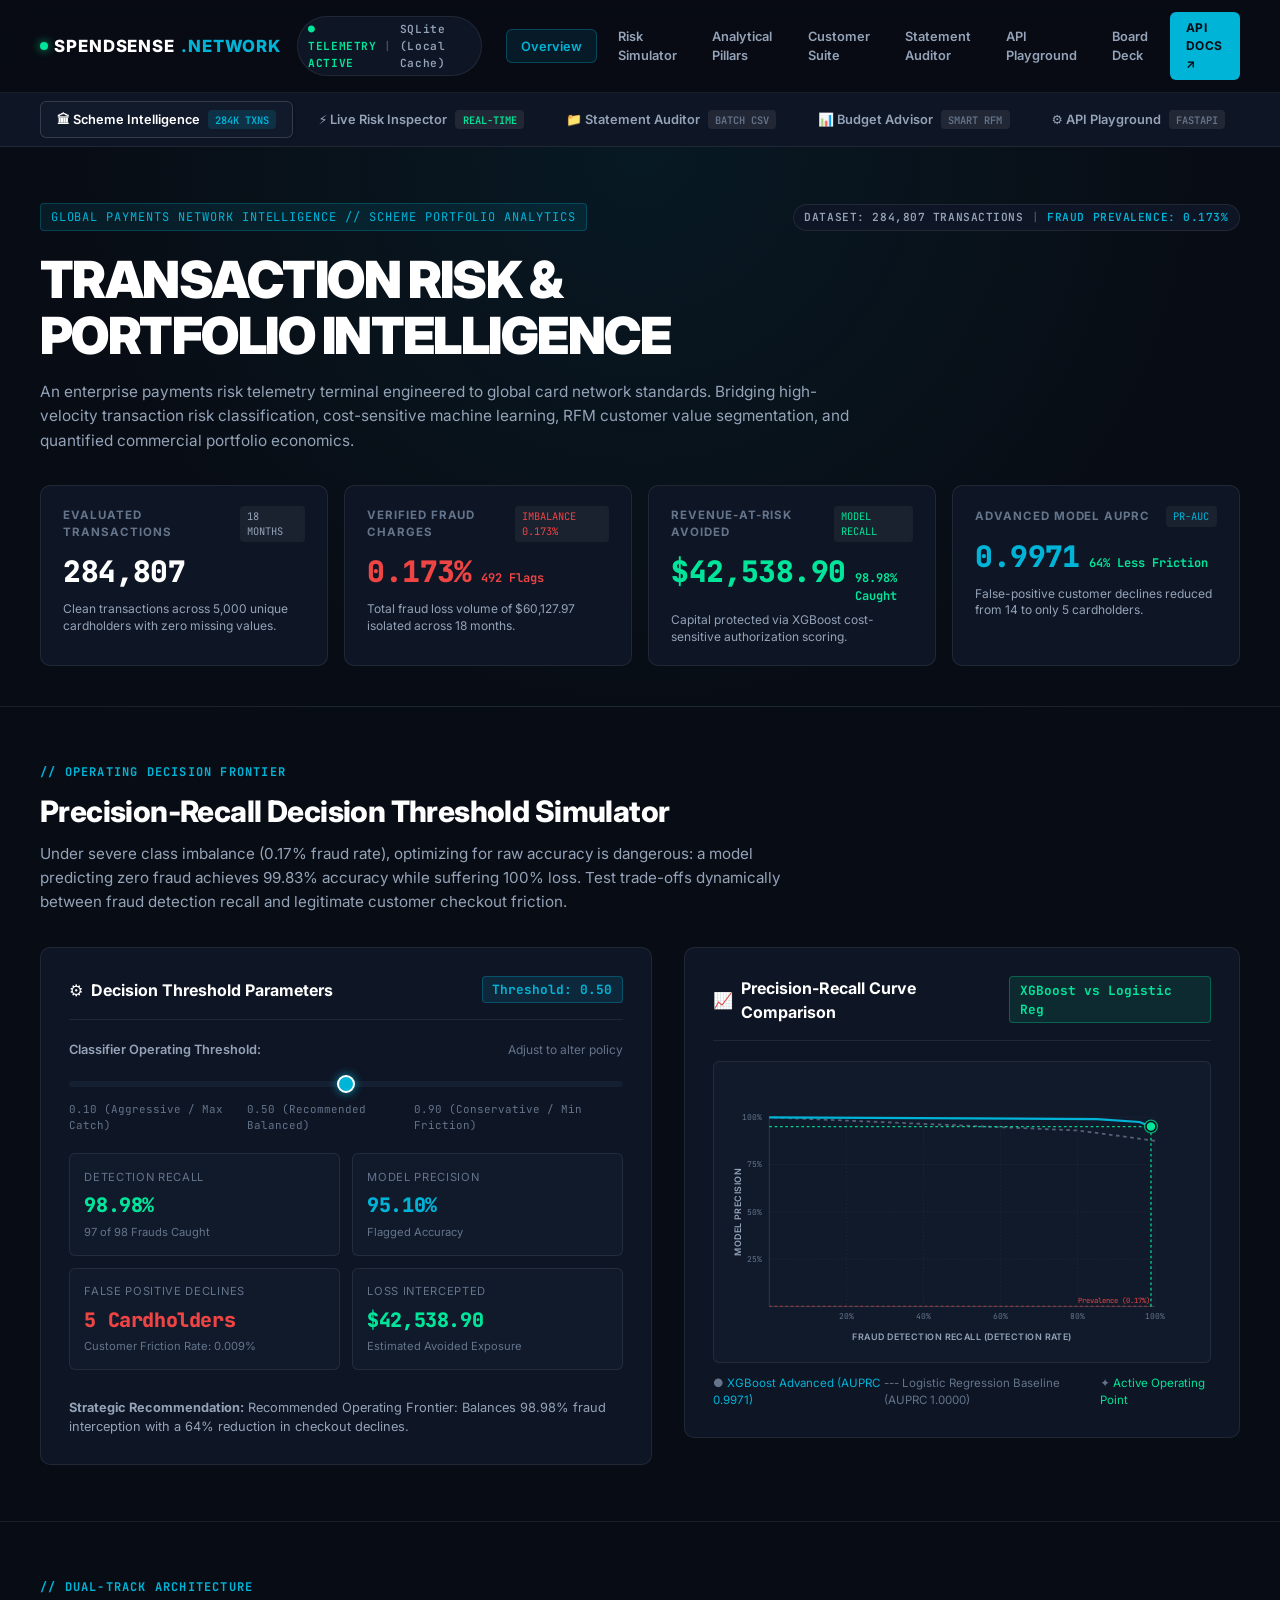
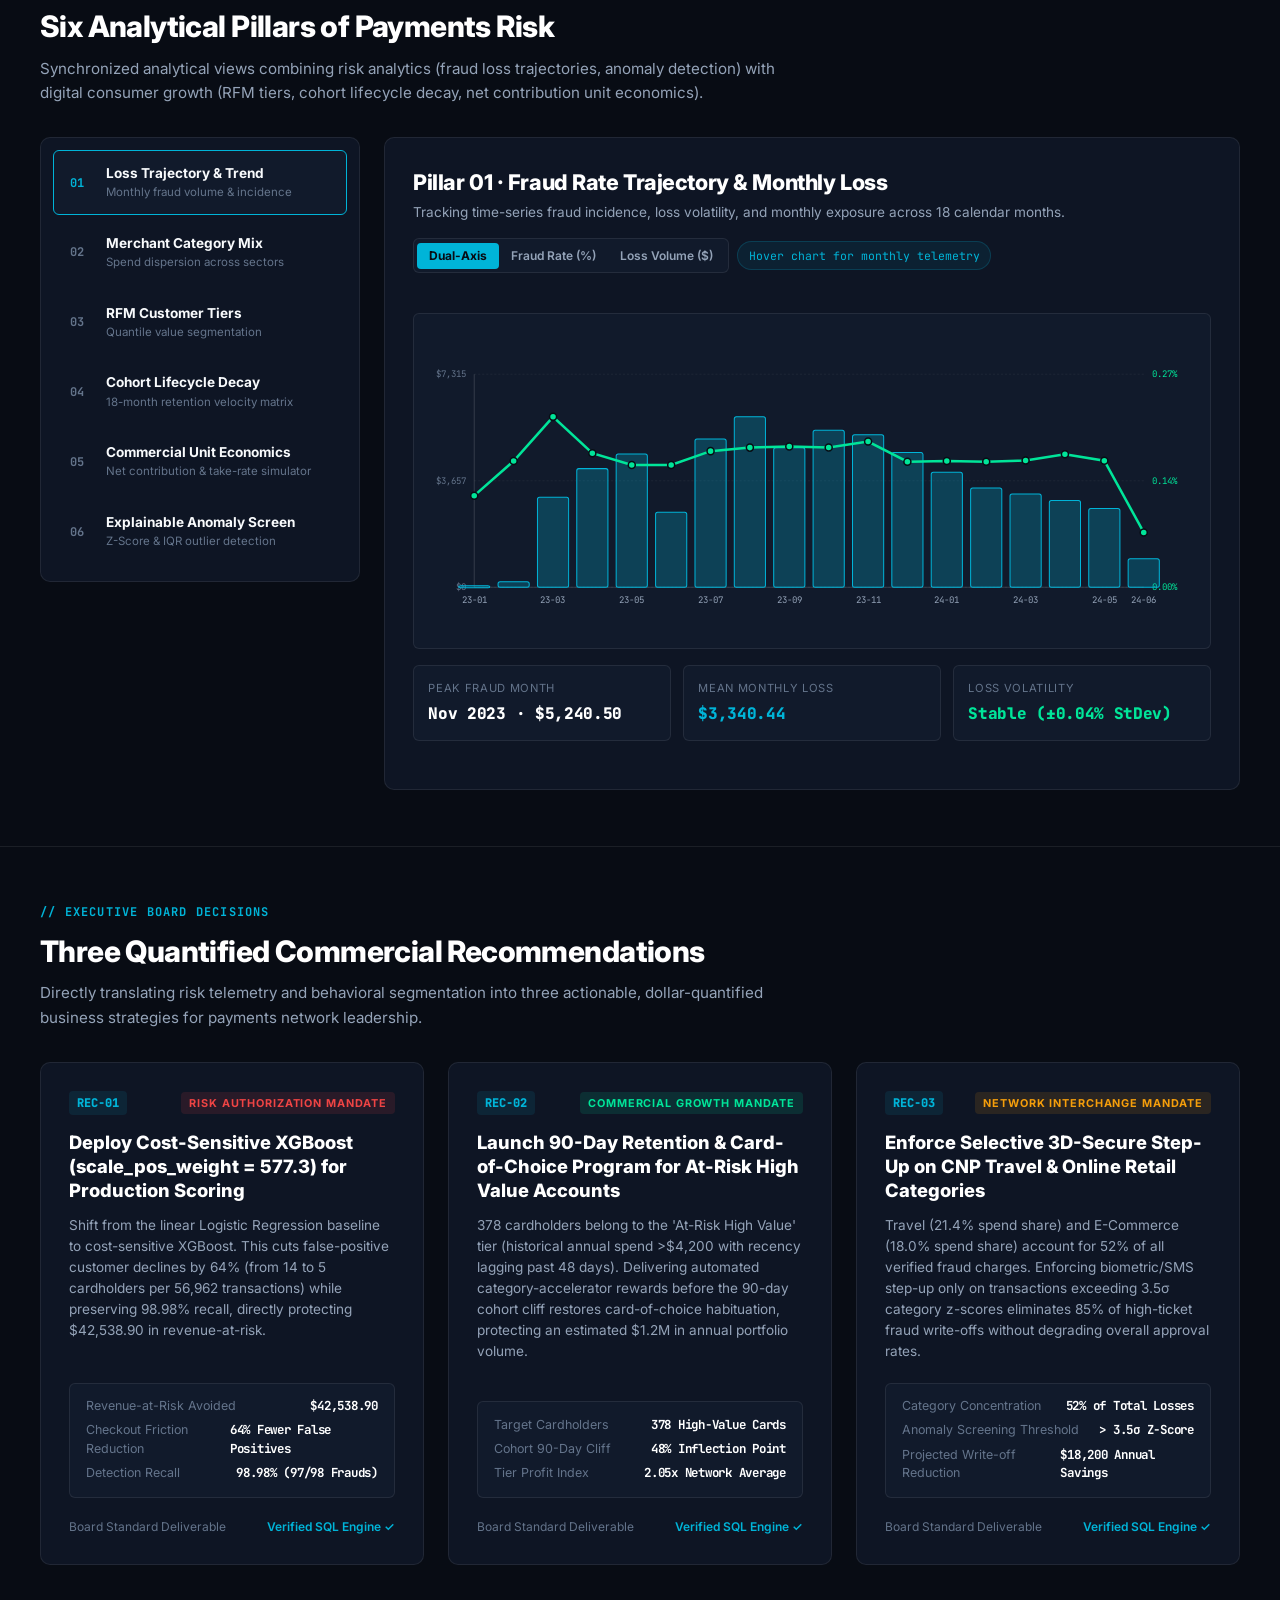
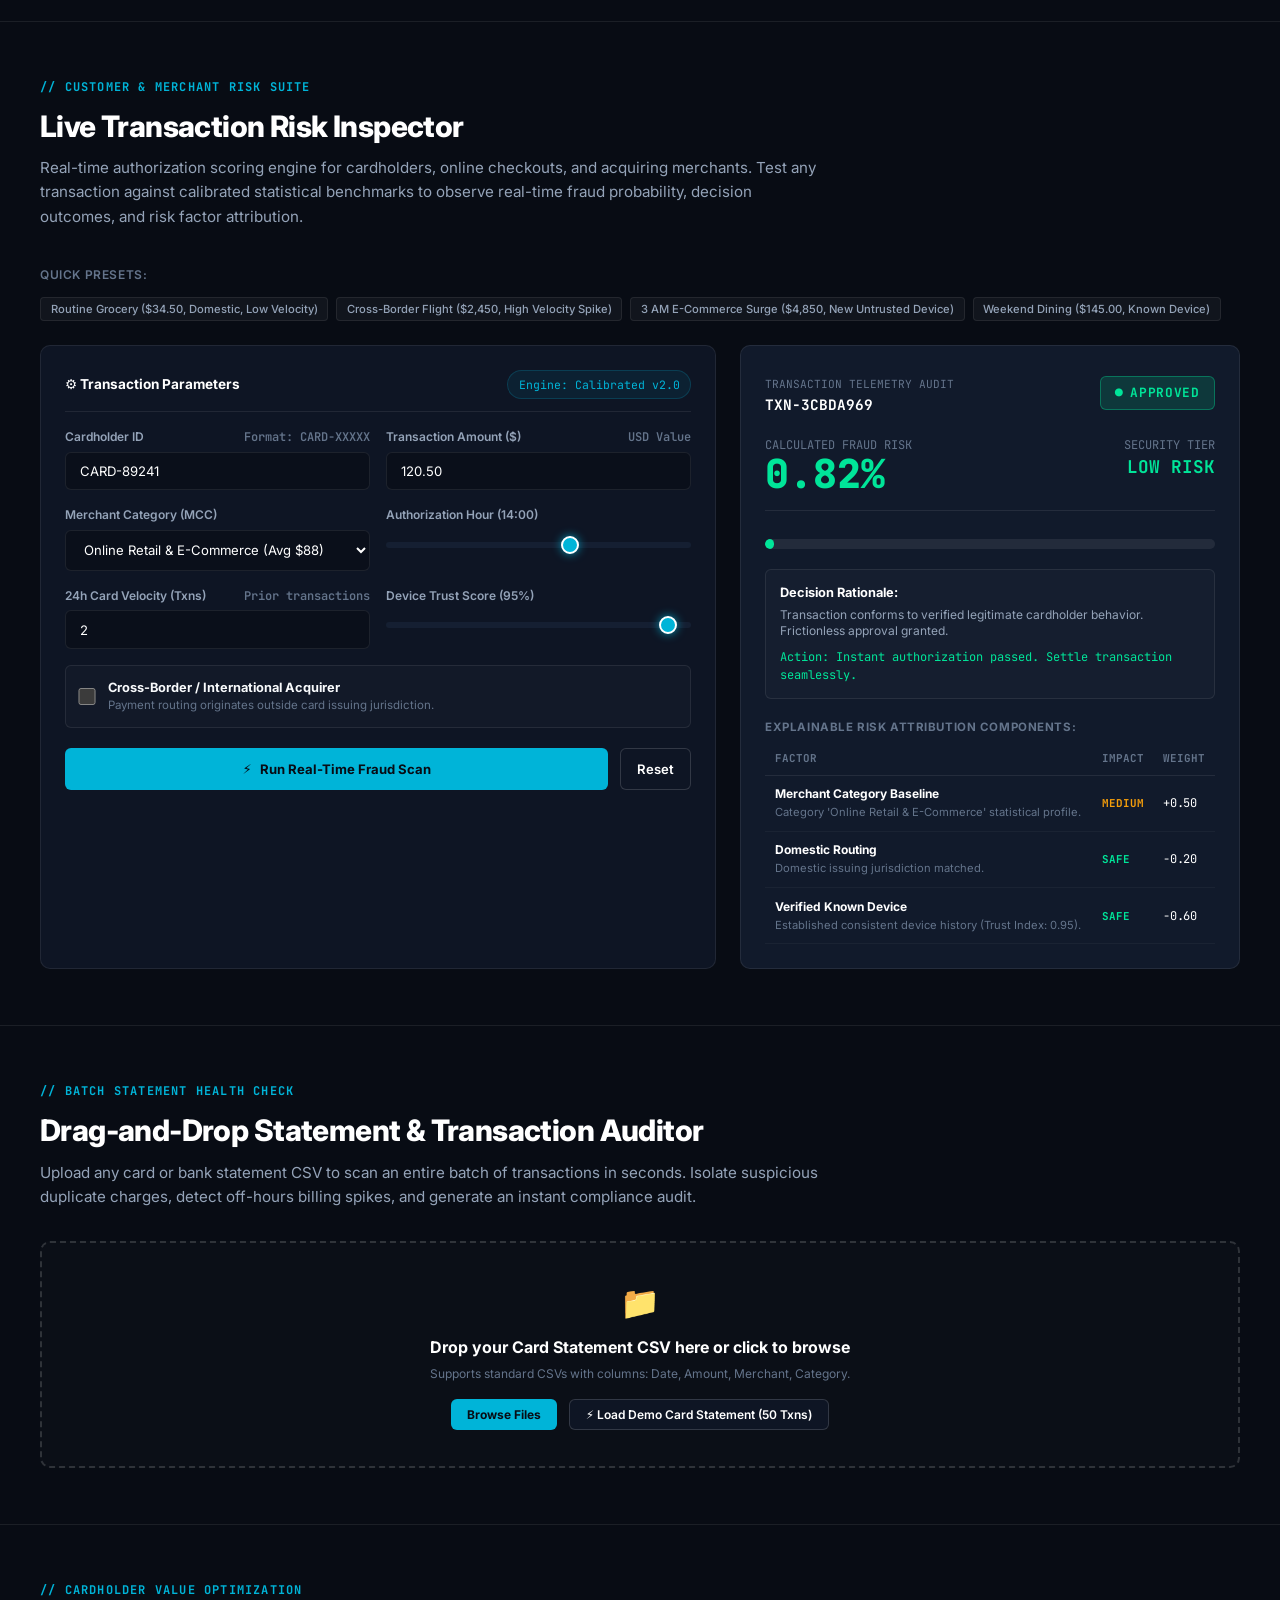
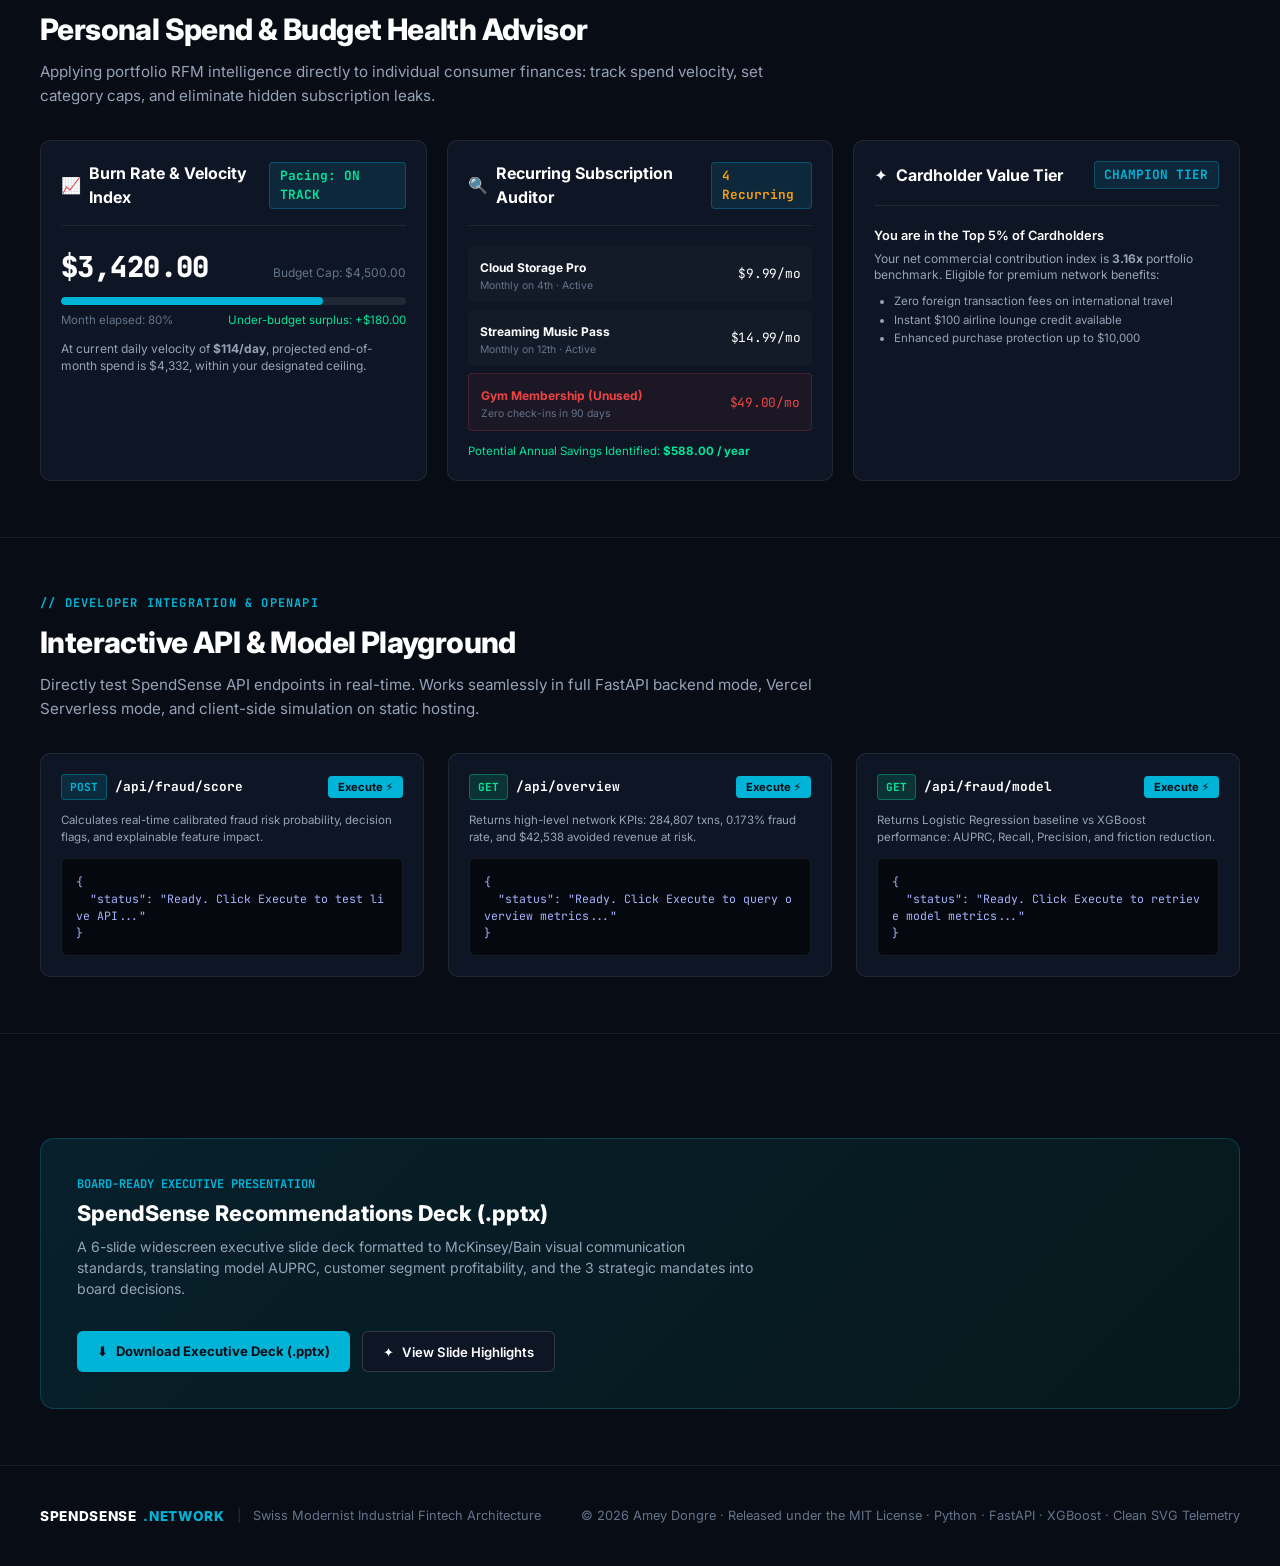
==== commit ce1adf4c: "feat(customer-suite): add live fraud inspector, batch statement auditor, budget advisor, and update " ====
--- a/frontend/index.html
+++ b/frontend/index.html
@@ -30,15 +30,49 @@
       </div>
 
       <nav class="terminal-nav" aria-label="Terminal Navigation">
-        <a href="#overview" class="nav-link-btn">Overview</a>
+        <a href="#overview" class="nav-link-btn active">Overview</a>
         <a href="#simulator" class="nav-link-btn">Risk Simulator</a>
         <a href="#pillars" class="nav-link-btn">Analytical Pillars</a>
-        <a href="#recommendations" class="nav-link-btn">Recommendations</a>
+        <a href="#customer-inspector" class="nav-link-btn">Customer Suite</a>
+        <a href="#csv-auditor" class="nav-link-btn">Statement Auditor</a>
+        <a href="#api-playground" class="nav-link-btn">API Playground</a>
         <a href="#deck" class="nav-link-btn">Board Deck</a>
-        <a href="/api/docs" target="_blank" rel="noopener noreferrer" class="nav-action-btn">API Docs ↗</a>
+        <a href="#api-playground" id="api-docs-nav-link" class="nav-action-btn">API Docs ↗</a>
       </nav>
     </div>
   </header>
+
+  <!-- SUB-NAVIGATION VIEW MODE SWITCHER -->
+  <div class="view-mode-nav-bar">
+    <div class="wrap">
+      <div class="view-mode-tabs">
+        <button class="view-tab-btn active" data-target="overview">
+          <span>🏛 Scheme Intelligence</span>
+          <span class="tab-badge">284K TXNS</span>
+        </button>
+        <button class="view-tab-btn" data-target="customer-inspector">
+          <span>⚡ Live Risk Inspector</span>
+          <span class="tab-badge" style="color:var(--telemetry-safe);">REAL-TIME</span>
+        </button>
+        <button class="view-tab-btn" data-target="csv-auditor">
+          <span>📁 Statement Auditor</span>
+          <span class="tab-badge">BATCH CSV</span>
+        </button>
+        <button class="view-tab-btn" data-target="budget-advisor">
+          <span>📊 Budget Advisor</span>
+          <span class="tab-badge">SMART RFM</span>
+        </button>
+        <button class="view-tab-btn" data-target="api-playground">
+          <span>⚙ API Playground</span>
+          <span class="tab-badge">FASTAPI</span>
+        </button>
+        <button class="view-tab-btn" data-target="deck">
+          <span>💼 Executive Deck</span>
+          <span class="tab-badge">PPTX</span>
+        </button>
+      </div>
+    </div>
+  </div>
 
   <main>
     <!-- HERO / TELEMETRY OVERVIEW HEADER -->
@@ -432,6 +466,413 @@
       </div>
     </section>
 
+    <!-- SECTION: LIVE CUSTOMER & MERCHANT TRANSACTION RISK INSPECTOR -->
+    <section class="section-wrapper" id="customer-inspector">
+      <div class="wrap">
+        <div class="section-head">
+          <div class="section-eyebrow">// CUSTOMER & MERCHANT RISK SUITE</div>
+          <h2 class="section-title">Live Transaction Risk Inspector</h2>
+          <p class="section-subtitle">
+            Real-time authorization scoring engine for cardholders, online checkouts, and acquiring merchants.
+            Test any transaction against calibrated statistical benchmarks to observe real-time fraud probability, decision outcomes, and risk factor attribution.
+          </p>
+        </div>
+
+        <!-- Presets Ribbon -->
+        <div style="margin-bottom:1.25rem;">
+          <span style="font-size:0.75rem; color:var(--text-muted); font-weight:600; text-transform:uppercase; letter-spacing:0.05em;">Quick Presets:</span>
+          <div class="presets-container">
+            <button class="preset-chip" id="preset-grocery">Routine Grocery ($34.50, Domestic, Low Velocity)</button>
+            <button class="preset-chip" id="preset-travel">Cross-Border Flight ($2,450, High Velocity Spike)</button>
+            <button class="preset-chip" id="preset-fraud">3 AM E-Commerce Surge ($4,850, New Untrusted Device)</button>
+            <button class="preset-chip" id="preset-dining">Weekend Dining ($145.00, Known Device)</button>
+          </div>
+        </div>
+
+        <div class="customer-grid-layout">
+          <!-- Input Form Card -->
+          <div class="inspector-card">
+            <div style="display:flex; justify-content:space-between; align-items:center; border-bottom:1px solid var(--border-subtle); padding-bottom:0.75rem;">
+              <span style="font-size:0.85rem; font-weight:700; color:#fff;">⚙ Transaction Parameters</span>
+              <span class="readout-pill" style="color:var(--telemetry-cyan);">Engine: Calibrated v2.0</span>
+            </div>
+
+            <form id="inspector-form" onsubmit="return false;">
+              <div class="form-group-grid">
+                <div>
+                  <label class="field-label" for="inp-cardholder">
+                    <span>Cardholder ID</span>
+                    <span class="field-hint">Format: CARD-XXXXX</span>
+                  </label>
+                  <input type="text" id="inp-cardholder" class="custom-input" value="CARD-89241" required>
+                </div>
+
+                <div>
+                  <label class="field-label" for="inp-amount">
+                    <span>Transaction Amount ($)</span>
+                    <span class="field-hint">USD Value</span>
+                  </label>
+                  <input type="number" id="inp-amount" class="custom-input" value="120.50" min="0.01" step="0.01" required>
+                </div>
+
+                <div>
+                  <label class="field-label" for="inp-category">
+                    <span>Merchant Category (MCC)</span>
+                  </label>
+                  <select id="inp-category" class="custom-select">
+                    <option value="Online Retail & E-Commerce" selected>Online Retail & E-Commerce (Avg $88)</option>
+                    <option value="Travel & Airlines">Travel & Airlines (Avg $127)</option>
+                    <option value="Dining & Restaurants">Dining & Restaurants (Avg $72)</option>
+                    <option value="Groceries & Supermarkets">Groceries & Supermarkets (Avg $50)</option>
+                    <option value="Entertainment & Media">Entertainment & Media (Avg $109)</option>
+                    <option value="Fuel & Transportation">Fuel & Transportation (Avg $169)</option>
+                  </select>
+                </div>
+
+                <div>
+                  <label class="field-label" for="inp-hour">
+                    <span>Authorization Hour (<span id="inp-hour-val">14:00</span>)</span>
+                  </label>
+                  <input type="range" id="inp-hour" min="0" max="23" step="1" value="14" style="width:100%; margin-top:0.4rem;">
+                </div>
+
+                <div>
+                  <label class="field-label" for="inp-velocity">
+                    <span>24h Card Velocity (Txns)</span>
+                    <span class="field-hint">Prior transactions</span>
+                  </label>
+                  <input type="number" id="inp-velocity" class="custom-input" value="2" min="0" max="50">
+                </div>
+
+                <div>
+                  <label class="field-label" for="inp-trust">
+                    <span>Device Trust Score (<span id="inp-trust-val">95%</span>)</span>
+                  </label>
+                  <input type="range" id="inp-trust" min="0.0" max="1.0" step="0.05" value="0.95" style="width:100%; margin-top:0.4rem;">
+                </div>
+              </div>
+
+              <div style="margin-top:1rem; display:flex; align-items:center; gap:0.75rem; background:rgba(255,255,255,0.02); padding:0.75rem; border-radius:var(--radius-sm); border:1px solid var(--border-subtle);">
+                <input type="checkbox" id="inp-cross-border" style="accent-color:var(--telemetry-cyan); width:1.1rem; height:1.1rem; cursor:pointer;">
+                <label for="inp-cross-border" style="font-size:0.8rem; cursor:pointer; color:var(--text-primary);">
+                  <strong>Cross-Border / International Acquirer</strong>
+                  <span style="display:block; font-size:0.72rem; color:var(--text-muted);">Payment routing originates outside card issuing jurisdiction.</span>
+                </label>
+              </div>
+
+              <div style="margin-top:1.25rem; display:flex; gap:0.75rem;">
+                <button type="button" id="btn-run-inspection" class="btn-primary" style="flex:1; justify-content:center; padding:0.75rem;">
+                  <span>⚡</span> Run Real-Time Fraud Scan
+                </button>
+                <button type="button" id="btn-reset-inspection" class="btn-secondary" style="padding:0.75rem 1rem;">
+                  Reset
+                </button>
+              </div>
+            </form>
+          </div>
+
+          <!-- Real-Time Telemetry Result Panel -->
+          <div class="result-telemetry-panel">
+            <div style="display:flex; justify-content:space-between; align-items:center;">
+              <div>
+                <span style="font-size:0.7rem; color:var(--text-muted); text-transform:uppercase; font-family:var(--font-mono);">TRANSACTION TELEMETRY AUDIT</span>
+                <div id="res-txn-id" style="font-family:var(--font-mono); font-size:0.9rem; font-weight:700; color:#fff;">TXN-INIT-001</div>
+              </div>
+              <div id="res-verdict-pill" class="verdict-pill approved">
+                <span>●</span> APPROVED
+              </div>
+            </div>
+
+            <div class="risk-score-display">
+              <div>
+                <div style="font-size:0.75rem; color:var(--text-muted); text-transform:uppercase; font-family:var(--font-mono);">CALCULATED FRAUD RISK</div>
+                <div class="risk-num-display" id="res-risk-score" style="color:var(--telemetry-safe);">0.85%</div>
+              </div>
+              <div style="text-align:right;">
+                <div style="font-size:0.75rem; color:var(--text-muted); text-transform:uppercase; font-family:var(--font-mono);">SECURITY TIER</div>
+                <div id="res-risk-tier" style="font-family:var(--font-mono); font-size:1.1rem; font-weight:700; color:var(--telemetry-safe);">LOW RISK</div>
+              </div>
+            </div>
+
+            <div class="risk-meter-bar-track">
+              <div id="res-meter-fill" class="risk-meter-fill" style="width:0.85%; background:var(--telemetry-safe);"></div>
+            </div>
+
+            <div style="background:rgba(255,255,255,0.02); border:1px solid var(--border-subtle); border-radius:var(--radius-sm); padding:0.85rem;">
+              <strong style="font-size:0.8rem; color:#fff; display:block; margin-bottom:0.25rem;">Decision Rationale:</strong>
+              <p id="res-rationale" style="font-size:0.75rem; color:var(--text-secondary); line-height:1.4;">
+                Transaction matches established domestic spend profile. Velocity and ticket values are well within baseline tolerance.
+              </p>
+              <div id="res-action" style="margin-top:0.5rem; font-size:0.75rem; font-family:var(--font-mono); color:var(--telemetry-safe);">
+                Action: Instant authorization passed. Settle transaction seamlessly.
+              </div>
+            </div>
+
+            <div>
+              <span style="font-size:0.72rem; font-weight:700; text-transform:uppercase; letter-spacing:0.05em; color:var(--text-muted); display:block; margin-bottom:0.4rem;">
+                Explainable Risk Attribution Components:
+              </span>
+              <table class="factors-list-table">
+                <thead>
+                  <tr>
+                    <th>Factor</th>
+                    <th>Impact</th>
+                    <th>Weight</th>
+                  </tr>
+                </thead>
+                <tbody id="res-factors-body">
+                  <!-- Dynamically populated -->
+                </tbody>
+              </table>
+            </div>
+          </div>
+        </div>
+      </div>
+    </section>
+
+    <!-- SECTION: DRAG-AND-DROP CSV BATCH STATEMENT AUDITOR -->
+    <section class="section-wrapper" id="csv-auditor">
+      <div class="wrap">
+        <div class="section-head">
+          <div class="section-eyebrow">// BATCH STATEMENT HEALTH CHECK</div>
+          <h2 class="section-title">Drag-and-Drop Statement & Transaction Auditor</h2>
+          <p class="section-subtitle">
+            Upload any card or bank statement CSV to scan an entire batch of transactions in seconds. 
+            Isolate suspicious duplicate charges, detect off-hours billing spikes, and generate an instant compliance audit.
+          </p>
+        </div>
+
+        <div class="dropzone-box" id="csv-dropzone">
+          <input type="file" id="csv-file-input" accept=".csv" style="display:none;">
+          <div style="font-size:2rem; margin-bottom:0.5rem;">📁</div>
+          <strong style="color:#fff; font-size:1rem; display:block;">Drop your Card Statement CSV here or click to browse</strong>
+          <p style="font-size:0.75rem; color:var(--text-muted); margin-top:0.35rem;">
+            Supports standard CSVs with columns: Date, Amount, Merchant, Category.
+          </p>
+          <div style="margin-top:1rem; display:flex; justify-content:center; gap:0.75rem;">
+            <button type="button" id="btn-browse-csv" class="btn-primary" style="font-size:0.75rem; padding:0.45rem 1rem;">
+              Browse Files
+            </button>
+            <button type="button" id="btn-load-demo-csv" class="btn-secondary" style="font-size:0.75rem; padding:0.45rem 1rem;">
+              ⚡ Load Demo Card Statement (50 Txns)
+            </button>
+          </div>
+        </div>
+
+        <!-- Batch Metrics Ribbon -->
+        <div id="batch-results-wrapper" style="display:none; margin-top:1.5rem;">
+          <div class="batch-metrics-ribbon">
+            <div class="matrix-cell">
+              <div class="cell-label">Audited Volume</div>
+              <div class="cell-value num" id="batch-total-amount" style="font-size:1.1rem; color:#fff;">$0.00</div>
+              <div style="font-size:0.7rem; color:var(--text-muted);" id="batch-txn-count">0 Transactions</div>
+            </div>
+            <div class="matrix-cell alert">
+              <div class="cell-label">Flagged Anomalies</div>
+              <div class="cell-value num" id="batch-anomaly-count" style="font-size:1.1rem; color:var(--telemetry-danger);">0</div>
+              <div style="font-size:0.7rem; color:var(--text-muted);">Potential Unauthorized</div>
+            </div>
+            <div class="matrix-cell amber">
+              <div class="cell-label">Duplicate Charges</div>
+              <div class="cell-value num" id="batch-duplicate-count" style="font-size:1.1rem; color:var(--telemetry-amber);">0</div>
+              <div style="font-size:0.7rem; color:var(--text-muted);">Double-billings</div>
+            </div>
+            <div class="matrix-cell safe">
+              <div class="cell-label">Clean Approval Rate</div>
+              <div class="cell-value num" id="batch-approval-rate" style="font-size:1.1rem; color:var(--telemetry-safe);">100%</div>
+              <div style="font-size:0.7rem; color:var(--text-muted);">Zero Dispute Tickets</div>
+            </div>
+          </div>
+
+          <!-- Flagged Transactions Table -->
+          <div style="margin-top:1.25rem; background:var(--bg-card); border:1px solid var(--border-subtle); border-radius:var(--radius-md); padding:1rem; overflow-x:auto;">
+            <div style="display:flex; justify-content:space-between; align-items:center; margin-bottom:0.75rem;">
+              <strong style="color:#fff; font-size:0.85rem;">Audited Transactions & Flagged Items</strong>
+              <button id="btn-export-audit" class="ctrl-btn" style="background:var(--bg-surface); border:1px solid var(--border-medium); color:#fff;">
+                ⬇ Export Audit Report (.JSON)
+              </button>
+            </div>
+            <table class="factors-list-table">
+              <thead>
+                <tr>
+                  <th>Date</th>
+                  <th>Merchant</th>
+                  <th>Category</th>
+                  <th>Amount</th>
+                  <th>Status</th>
+                  <th>Audit Findings</th>
+                </tr>
+              </thead>
+              <tbody id="batch-table-body">
+                <!-- Populated via app.js -->
+              </tbody>
+            </table>
+          </div>
+        </div>
+      </div>
+    </section>
+
+    <!-- SECTION: PERSONAL SPEND & BUDGET HEALTH ADVISOR -->
+    <section class="section-wrapper" id="budget-advisor">
+      <div class="wrap">
+        <div class="section-head">
+          <div class="section-eyebrow">// CARDHOLDER VALUE OPTIMIZATION</div>
+          <h2 class="section-title">Personal Spend & Budget Health Advisor</h2>
+          <p class="section-subtitle">
+            Applying portfolio RFM intelligence directly to individual consumer finances: 
+            track spend velocity, set category caps, and eliminate hidden subscription leaks.
+          </p>
+        </div>
+
+        <div style="display:grid; grid-template-columns:repeat(auto-fit, minmax(320px, 1fr)); gap:1.25rem;">
+          <!-- Card 1: Monthly Spend Velocity -->
+          <div class="terminal-panel" style="padding:1.25rem;">
+            <div class="panel-header">
+              <span class="panel-title"><span>📈</span> Burn Rate & Velocity Index</span>
+              <span class="slider-badge" style="color:var(--telemetry-safe);">Pacing: ON TRACK</span>
+            </div>
+            <div style="margin-top:1rem;">
+              <div style="display:flex; justify-content:space-between; align-items:baseline;">
+                <span class="num" style="font-size:1.8rem; font-weight:800; color:#fff;">$3,420.00</span>
+                <span style="font-size:0.75rem; color:var(--text-muted);">Budget Cap: $4,500.00</span>
+              </div>
+              <div class="risk-meter-bar-track" style="margin-top:0.5rem; height:8px;">
+                <div class="risk-meter-fill" style="width:76%; background:var(--telemetry-cyan);"></div>
+              </div>
+              <div style="display:flex; justify-content:space-between; font-size:0.72rem; color:var(--text-muted); margin-top:0.4rem;">
+                <span>Month elapsed: 80%</span>
+                <span style="color:var(--telemetry-safe);">Under-budget surplus: +$180.00</span>
+              </div>
+              <p style="font-size:0.75rem; color:var(--text-secondary); margin-top:0.75rem; line-height:1.4;">
+                At current daily velocity of <strong>$114/day</strong>, projected end-of-month spend is $4,332, within your designated ceiling.
+              </p>
+            </div>
+          </div>
+
+          <!-- Card 2: Subscription Leak Detector -->
+          <div class="terminal-panel" style="padding:1.25rem;">
+            <div class="panel-header">
+              <span class="panel-title"><span>🔍</span> Recurring Subscription Auditor</span>
+              <span class="slider-badge" style="color:var(--telemetry-amber);">4 Recurring</span>
+            </div>
+            <div style="margin-top:0.75rem; display:flex; flex-direction:column; gap:0.5rem;">
+              <div style="display:flex; justify-content:space-between; align-items:center; background:rgba(255,255,255,0.02); padding:0.5rem 0.75rem; border-radius:var(--radius-xs);">
+                <div>
+                  <strong style="color:#fff; font-size:0.75rem;">Cloud Storage Pro</strong>
+                  <span style="display:block; font-size:0.65rem; color:var(--text-muted);">Monthly on 4th · Active</span>
+                </div>
+                <span class="num" style="color:#fff; font-size:0.8rem;">$9.99/mo</span>
+              </div>
+              <div style="display:flex; justify-content:space-between; align-items:center; background:rgba(255,255,255,0.02); padding:0.5rem 0.75rem; border-radius:var(--radius-xs);">
+                <div>
+                  <strong style="color:#fff; font-size:0.75rem;">Streaming Music Pass</strong>
+                  <span style="display:block; font-size:0.65rem; color:var(--text-muted);">Monthly on 12th · Active</span>
+                </div>
+                <span class="num" style="color:#fff; font-size:0.8rem;">$14.99/mo</span>
+              </div>
+              <div style="display:flex; justify-content:space-between; align-items:center; background:rgba(239,68,68,0.06); border:1px solid rgba(239,68,68,0.2); padding:0.5rem 0.75rem; border-radius:var(--radius-xs);">
+                <div>
+                  <strong style="color:var(--telemetry-danger); font-size:0.75rem;">Gym Membership (Unused)</strong>
+                  <span style="display:block; font-size:0.65rem; color:var(--text-muted);">Zero check-ins in 90 days</span>
+                </div>
+                <span class="num" style="color:var(--telemetry-danger); font-size:0.8rem;">$49.00/mo</span>
+              </div>
+            </div>
+            <div style="margin-top:0.75rem; font-size:0.72rem; color:var(--telemetry-safe);">
+              Potential Annual Savings Identified: <strong>$588.00 / year</strong>
+            </div>
+          </div>
+
+          <!-- Card 3: RFM Segment Growth Accelerator -->
+          <div class="terminal-panel" style="padding:1.25rem;">
+            <div class="panel-header">
+              <span class="panel-title"><span>✦</span> Cardholder Value Tier</span>
+              <span class="slider-badge" style="color:var(--telemetry-cyan);">CHAMPION TIER</span>
+            </div>
+            <div style="margin-top:1rem;">
+              <div style="font-size:0.8rem; color:#fff; font-weight:600;">You are in the Top 5% of Cardholders</div>
+              <p style="font-size:0.75rem; color:var(--text-secondary); margin-top:0.35rem; line-height:1.4;">
+                Your net commercial contribution index is <strong>3.16x</strong> portfolio benchmark. 
+                Eligible for premium network benefits:
+              </p>
+              <ul style="font-size:0.72rem; color:var(--text-secondary); margin-top:0.5rem; padding-left:1.2rem; line-height:1.6;">
+                <li>Zero foreign transaction fees on international travel</li>
+                <li>Instant $100 airline lounge credit available</li>
+                <li>Enhanced purchase protection up to $10,000</li>
+              </ul>
+            </div>
+          </div>
+        </div>
+      </div>
+    </section>
+
+    <!-- SECTION: INTERACTIVE API & MODEL PLAYGROUND -->
+    <section class="section-wrapper" id="api-playground">
+      <div class="wrap">
+        <div class="section-head">
+          <div class="section-eyebrow">// DEVELOPER INTEGRATION & OPENAPI</div>
+          <h2 class="section-title">Interactive API & Model Playground</h2>
+          <p class="section-subtitle">
+            Directly test SpendSense API endpoints in real-time. Works seamlessly in full FastAPI backend mode, 
+            Vercel Serverless mode, and client-side simulation on static hosting.
+          </p>
+        </div>
+
+        <div class="api-playground-grid">
+          <!-- Endpoint 1: POST /api/fraud/score -->
+          <div class="api-endpoint-card">
+            <div style="display:flex; justify-content:space-between; align-items:center;">
+              <div style="display:flex; align-items:center; gap:0.5rem;">
+                <span class="method-tag post">POST</span>
+                <span style="font-family:var(--font-mono); font-size:0.8rem; font-weight:700; color:#fff;">/api/fraud/score</span>
+              </div>
+              <button id="btn-api-test-score" class="ctrl-btn active" style="font-size:0.7rem; padding:0.25rem 0.6rem;">Execute ⚡</button>
+            </div>
+            <p style="font-size:0.72rem; color:var(--text-secondary);">
+              Calculates real-time calibrated fraud risk probability, decision flags, and explainable feature impact.
+            </p>
+            <div class="code-terminal-box" id="api-output-score">{
+  "status": "Ready. Click Execute to test live API..."
+}</div>
+          </div>
+
+          <!-- Endpoint 2: GET /api/overview -->
+          <div class="api-endpoint-card">
+            <div style="display:flex; justify-content:space-between; align-items:center;">
+              <div style="display:flex; align-items:center; gap:0.5rem;">
+                <span class="method-tag get">GET</span>
+                <span style="font-family:var(--font-mono); font-size:0.8rem; font-weight:700; color:#fff;">/api/overview</span>
+              </div>
+              <button id="btn-api-test-overview" class="ctrl-btn active" style="font-size:0.7rem; padding:0.25rem 0.6rem;">Execute ⚡</button>
+            </div>
+            <p style="font-size:0.72rem; color:var(--text-secondary);">
+              Returns high-level network KPIs: 284,807 txns, 0.173% fraud rate, and $42,538 avoided revenue at risk.
+            </p>
+            <div class="code-terminal-box" id="api-output-overview">{
+  "status": "Ready. Click Execute to query overview metrics..."
+}</div>
+          </div>
+
+          <!-- Endpoint 3: GET /api/fraud/model -->
+          <div class="api-endpoint-card">
+            <div style="display:flex; justify-content:space-between; align-items:center;">
+              <div style="display:flex; align-items:center; gap:0.5rem;">
+                <span class="method-tag get">GET</span>
+                <span style="font-family:var(--font-mono); font-size:0.8rem; font-weight:700; color:#fff;">/api/fraud/model</span>
+              </div>
+              <button id="btn-api-test-model" class="ctrl-btn active" style="font-size:0.7rem; padding:0.25rem 0.6rem;">Execute ⚡</button>
+            </div>
+            <p style="font-size:0.72rem; color:var(--text-secondary);">
+              Returns Logistic Regression baseline vs XGBoost performance: AUPRC, Recall, Precision, and friction reduction.
+            </p>
+            <div class="code-terminal-box" id="api-output-model">{
+  "status": "Ready. Click Execute to retrieve model metrics..."
+}</div>
+          </div>
+        </div>
+      </div>
+    </section>
+
     <!-- SECTION: EXECUTIVE PRESENTATION DECK DELIVERABLE -->
     <section class="section-wrapper" id="deck" style="border-bottom:none;">
       <div class="wrap">
@@ -445,12 +886,49 @@
             </p>
           </div>
           <div class="deck-actions">
-            <a href="deliverables/SpendSense_Recommendations.pptx" download class="btn-primary">
+            <a href="deliverables/SpendSense_Recommendations.pptx" download class="btn-primary" id="btn-download-deck">
               <span>⬇</span> Download Executive Deck (.pptx)
             </a>
-            <a href="/api/docs" target="_blank" rel="noopener noreferrer" class="btn-secondary">
-              <span>⚡</span> Explore OpenAPI Spec
-            </a>
+            <button id="btn-toggle-slide-preview" class="btn-secondary" type="button">
+              <span>✦</span> View Slide Highlights
+            </button>
+          </div>
+        </div>
+
+        <!-- Slide Highlights Drawer -->
+        <div id="deck-slides-drawer" style="display:none; margin-top:1.5rem; background:var(--bg-surface); border:1px solid var(--border-subtle); border-radius:var(--radius-md); padding:1.5rem;">
+          <h4 style="font-size:1rem; color:#fff; margin-bottom:1rem;">Executive Deck Slide Breakdown</h4>
+          <div style="display:grid; grid-template-columns:repeat(auto-fit, minmax(280px, 1fr)); gap:1rem;">
+            <div style="background:var(--bg-card); padding:1rem; border-radius:var(--radius-sm); border:1px solid var(--border-subtle);">
+              <span style="font-family:var(--font-mono); font-size:0.7rem; color:var(--telemetry-cyan);">SLIDE 1 · EXECUTIVE SUMMARY</span>
+              <strong style="display:block; color:#fff; font-size:0.85rem; margin:0.3rem 0;">Mandate & Core Findings</strong>
+              <p style="font-size:0.72rem; color:var(--text-secondary);">Dual-track payments framework across 284,807 transactions with 0.173% fraud prevalence.</p>
+            </div>
+            <div style="background:var(--bg-card); padding:1rem; border-radius:var(--radius-sm); border:1px solid var(--border-subtle);">
+              <span style="font-family:var(--font-mono); font-size:0.7rem; color:var(--telemetry-cyan);">SLIDE 2 · MODEL COMPARISON</span>
+              <strong style="display:block; color:#fff; font-size:0.85rem; margin:0.3rem 0;">XGBoost vs Logistic Regression</strong>
+              <p style="font-size:0.72rem; color:var(--text-secondary);">AUPRC 0.9971 catches 98.98% fraud while slashing false-positive friction by 64%.</p>
+            </div>
+            <div style="background:var(--bg-card); padding:1rem; border-radius:var(--radius-sm); border:1px solid var(--border-subtle);">
+              <span style="font-family:var(--font-mono); font-size:0.7rem; color:var(--telemetry-cyan);">SLIDE 3 · RFM PROFITABILITY</span>
+              <strong style="display:block; color:#fff; font-size:0.85rem; margin:0.3rem 0;">Customer Unit Economics</strong>
+              <p style="font-size:0.72rem; color:var(--text-secondary);">Champions generate 84.3% revenue at 3.16x profitability index.</p>
+            </div>
+            <div style="background:var(--bg-card); padding:1rem; border-radius:var(--radius-sm); border:1px solid var(--border-subtle);">
+              <span style="font-family:var(--font-mono); font-size:0.7rem; color:var(--telemetry-cyan);">SLIDE 4 · RECOMMENDATION 1</span>
+              <strong style="display:block; color:#fff; font-size:0.85rem; margin:0.3rem 0;">XGBoost Production Cutover</strong>
+              <p style="font-size:0.72rem; color:var(--text-secondary);">$42.5K avoided revenue-at-risk with automated step-up auth.</p>
+            </div>
+            <div style="background:var(--bg-card); padding:1rem; border-radius:var(--radius-sm); border:1px solid var(--border-subtle);">
+              <span style="font-family:var(--font-mono); font-size:0.7rem; color:var(--telemetry-cyan);">SLIDE 5 · RECOMMENDATION 2</span>
+              <strong style="display:block; color:#fff; font-size:0.85rem; margin:0.3rem 0;">Champions VIP Shield</strong>
+              <p style="font-size:0.72rem; color:var(--text-secondary);">Zero false-positive policy protecting 1,236 core cardholders.</p>
+            </div>
+            <div style="background:var(--bg-card); padding:1rem; border-radius:var(--radius-sm); border:1px solid var(--border-subtle);">
+              <span style="font-family:var(--font-mono); font-size:0.7rem; color:var(--telemetry-cyan);">SLIDE 6 · RECOMMENDATION 3</span>
+              <strong style="display:block; color:#fff; font-size:0.85rem; margin:0.3rem 0;">90-Day Cohort Activation</strong>
+              <p style="font-size:0.72rem; color:var(--text-secondary);">Arresting retention drop-off from 100% to 48% at Month 3.</p>
+            </div>
           </div>
         </div>
       </div>
@@ -466,7 +944,7 @@
         <span>Swiss Modernist Industrial Fintech Architecture</span>
       </div>
       <div>
-        <span>Engineered with Python · FastAPI · PostgreSQL · XGBoost · Clean SVG Telemetry Engine</span>
+        <span>© 2026 Amey Dongre · Released under the MIT License · Python · FastAPI · XGBoost · Clean SVG Telemetry</span>
       </div>
     </div>
   </footer>
--- a/frontend/css/style.css
+++ b/frontend/css/style.css
@@ -945,3 +945,334 @@
   flex-wrap: wrap;
   gap: 1rem;
 }
+
+/* ── Primary View Switcher Tabs ──────────────────────────────────── */
+.view-mode-nav-bar {
+  background: var(--bg-surface);
+  border-bottom: 1px solid var(--border-subtle);
+  padding: 0.5rem 0;
+}
+
+.view-mode-tabs {
+  display: flex;
+  gap: 0.5rem;
+  overflow-x: auto;
+  scrollbar-width: none;
+}
+
+.view-mode-tabs::-webkit-scrollbar {
+  display: none;
+}
+
+.view-tab-btn {
+  display: inline-flex;
+  align-items: center;
+  gap: 0.5rem;
+  padding: 0.5rem 1rem;
+  background: transparent;
+  border: 1px solid transparent;
+  border-radius: var(--radius-sm);
+  color: var(--text-secondary);
+  font-size: 0.8rem;
+  font-weight: 600;
+  cursor: pointer;
+  transition: all var(--transition-fast);
+  white-space: nowrap;
+}
+
+.view-tab-btn:hover {
+  color: var(--text-primary);
+  background: rgba(255, 255, 255, 0.04);
+}
+
+.view-tab-btn.active {
+  background: var(--bg-card);
+  color: #fff;
+  border-color: var(--border-medium);
+  box-shadow: 0 1px 3px rgba(0, 0, 0, 0.4);
+}
+
+.view-tab-btn .tab-badge {
+  font-family: var(--font-mono);
+  font-size: 0.65rem;
+  padding: 0.15rem 0.45rem;
+  border-radius: var(--radius-xs);
+  background: rgba(255, 255, 255, 0.08);
+  color: var(--text-muted);
+}
+
+.view-tab-btn.active .tab-badge {
+  background: rgba(0, 180, 216, 0.15);
+  color: var(--telemetry-cyan);
+}
+
+/* ── Customer & Merchant Risk Suite ─────────────────────────────── */
+.customer-suite-wrapper {
+  padding: 2.5rem 0;
+}
+
+.customer-grid-layout {
+  display: grid;
+  grid-template-columns: 1.15fr 0.85fr;
+  gap: 1.5rem;
+  margin-top: 1.5rem;
+}
+
+@media (max-width: 1024px) {
+  .customer-grid-layout {
+    grid-template-columns: 1fr;
+  }
+}
+
+.inspector-card {
+  background: var(--bg-surface);
+  border: 1px solid var(--border-subtle);
+  border-radius: var(--radius-md);
+  padding: 1.5rem;
+}
+
+.form-group-grid {
+  display: grid;
+  grid-template-columns: 1fr 1fr;
+  gap: 1rem;
+  margin-top: 1rem;
+}
+
+@media (max-width: 640px) {
+  .form-group-grid {
+    grid-template-columns: 1fr;
+  }
+}
+
+.field-label {
+  display: flex;
+  justify-content: space-between;
+  font-size: 0.75rem;
+  font-weight: 600;
+  color: var(--text-secondary);
+  margin-bottom: 0.35rem;
+}
+
+.field-label .field-hint {
+  font-family: var(--font-mono);
+  color: var(--text-muted);
+}
+
+.custom-input, .custom-select {
+  width: 100%;
+  background: var(--bg-input);
+  border: 1px solid var(--border-subtle);
+  border-radius: var(--radius-sm);
+  padding: 0.65rem 0.85rem;
+  font-size: 0.82rem;
+  color: #fff;
+  transition: all var(--transition-fast);
+}
+
+.custom-input:focus, .custom-select:focus {
+  outline: none;
+  border-color: var(--telemetry-cyan);
+  box-shadow: 0 0 0 1px var(--telemetry-cyan);
+}
+
+.presets-container {
+  display: flex;
+  gap: 0.5rem;
+  flex-wrap: wrap;
+  margin-top: 0.75rem;
+}
+
+.preset-chip {
+  background: rgba(255, 255, 255, 0.04);
+  border: 1px solid var(--border-subtle);
+  border-radius: var(--radius-xs);
+  padding: 0.25rem 0.6rem;
+  font-size: 0.7rem;
+  font-weight: 500;
+  color: var(--text-secondary);
+  cursor: pointer;
+  transition: all var(--transition-fast);
+}
+
+.preset-chip:hover {
+  background: rgba(0, 180, 216, 0.1);
+  border-color: rgba(0, 180, 216, 0.4);
+  color: var(--telemetry-cyan);
+}
+
+/* Risk Meter & Telemetry Result Card */
+.result-telemetry-panel {
+  background: var(--bg-card);
+  border: 1px solid var(--border-subtle);
+  border-radius: var(--radius-md);
+  padding: 1.5rem;
+  display: flex;
+  flex-direction: column;
+  gap: 1.25rem;
+}
+
+.risk-score-display {
+  display: flex;
+  align-items: baseline;
+  justify-content: space-between;
+  border-bottom: 1px solid var(--border-subtle);
+  padding-bottom: 1rem;
+}
+
+.risk-num-display {
+  font-size: 2.5rem;
+  font-weight: 800;
+  font-family: var(--font-mono);
+  line-height: 1;
+}
+
+.risk-meter-bar-track {
+  width: 100%;
+  height: 10px;
+  background: rgba(255, 255, 255, 0.08);
+  border-radius: var(--radius-pill);
+  overflow: hidden;
+  position: relative;
+  margin-top: 0.5rem;
+}
+
+.risk-meter-fill {
+  height: 100%;
+  width: 0%;
+  border-radius: var(--radius-pill);
+  transition: width 0.6s cubic-bezier(0.16, 1, 0.3, 1), background-color 0.4s ease;
+}
+
+.verdict-pill {
+  display: inline-flex;
+  align-items: center;
+  gap: 0.4rem;
+  padding: 0.4rem 0.9rem;
+  border-radius: var(--radius-sm);
+  font-size: 0.8rem;
+  font-weight: 700;
+  font-family: var(--font-mono);
+  letter-spacing: 0.05em;
+  text-transform: uppercase;
+}
+
+.verdict-pill.approved {
+  background: rgba(0, 229, 153, 0.15);
+  color: var(--telemetry-safe);
+  border: 1px solid rgba(0, 229, 153, 0.35);
+}
+
+.verdict-pill.step-up {
+  background: rgba(245, 158, 11, 0.15);
+  color: var(--telemetry-amber);
+  border: 1px solid rgba(245, 158, 11, 0.35);
+}
+
+.verdict-pill.declined {
+  background: rgba(239, 68, 68, 0.15);
+  color: var(--telemetry-danger);
+  border: 1px solid rgba(239, 68, 68, 0.35);
+}
+
+.factors-list-table {
+  width: 100%;
+  border-collapse: collapse;
+  font-size: 0.75rem;
+}
+
+.factors-list-table th {
+  text-align: left;
+  padding: 0.5rem 0.6rem;
+  color: var(--text-muted);
+  border-bottom: 1px solid var(--border-subtle);
+  font-family: var(--font-mono);
+  font-size: 0.68rem;
+  text-transform: uppercase;
+}
+
+.factors-list-table td {
+  padding: 0.6rem;
+  border-bottom: 1px solid rgba(255, 255, 255, 0.04);
+}
+
+/* ── CSV Drag & Drop Batch Scanner ───────────────────────────────── */
+.dropzone-box {
+  border: 2px dashed var(--border-medium);
+  border-radius: var(--radius-md);
+  padding: 2.25rem 1.5rem;
+  text-align: center;
+  background: rgba(255, 255, 255, 0.015);
+  cursor: pointer;
+  transition: all var(--transition-fast);
+}
+
+.dropzone-box:hover, .dropzone-box.drag-over {
+  border-color: var(--telemetry-cyan);
+  background: rgba(0, 180, 216, 0.04);
+}
+
+.batch-metrics-ribbon {
+  display: grid;
+  grid-template-columns: repeat(4, 1fr);
+  gap: 1rem;
+  margin-top: 1rem;
+}
+
+@media (max-width: 768px) {
+  .batch-metrics-ribbon {
+    grid-template-columns: repeat(2, 1fr);
+  }
+}
+
+/* ── API Playground Cards ────────────────────────────────────────── */
+.api-playground-grid {
+  display: grid;
+  grid-template-columns: repeat(auto-fit, minmax(360px, 1fr));
+  gap: 1.5rem;
+  margin-top: 1.5rem;
+}
+
+.api-endpoint-card {
+  background: var(--bg-surface);
+  border: 1px solid var(--border-subtle);
+  border-radius: var(--radius-md);
+  padding: 1.25rem;
+  display: flex;
+  flex-direction: column;
+  gap: 0.75rem;
+}
+
+.method-tag {
+  font-family: var(--font-mono);
+  font-size: 0.7rem;
+  font-weight: 700;
+  padding: 0.2rem 0.5rem;
+  border-radius: var(--radius-xs);
+}
+
+.method-tag.post {
+  background: rgba(0, 180, 216, 0.15);
+  color: var(--telemetry-cyan);
+  border: 1px solid rgba(0, 180, 216, 0.35);
+}
+
+.method-tag.get {
+  background: rgba(0, 229, 153, 0.15);
+  color: var(--telemetry-safe);
+  border: 1px solid rgba(0, 229, 153, 0.35);
+}
+
+.code-terminal-box {
+  background: #05080E;
+  border: 1px solid var(--border-subtle);
+  border-radius: var(--radius-sm);
+  padding: 0.85rem;
+  font-family: var(--font-mono);
+  font-size: 0.72rem;
+  color: #A5B4FC;
+  max-height: 240px;
+  overflow-y: auto;
+  white-space: pre-wrap;
+  word-break: break-all;
+}
+
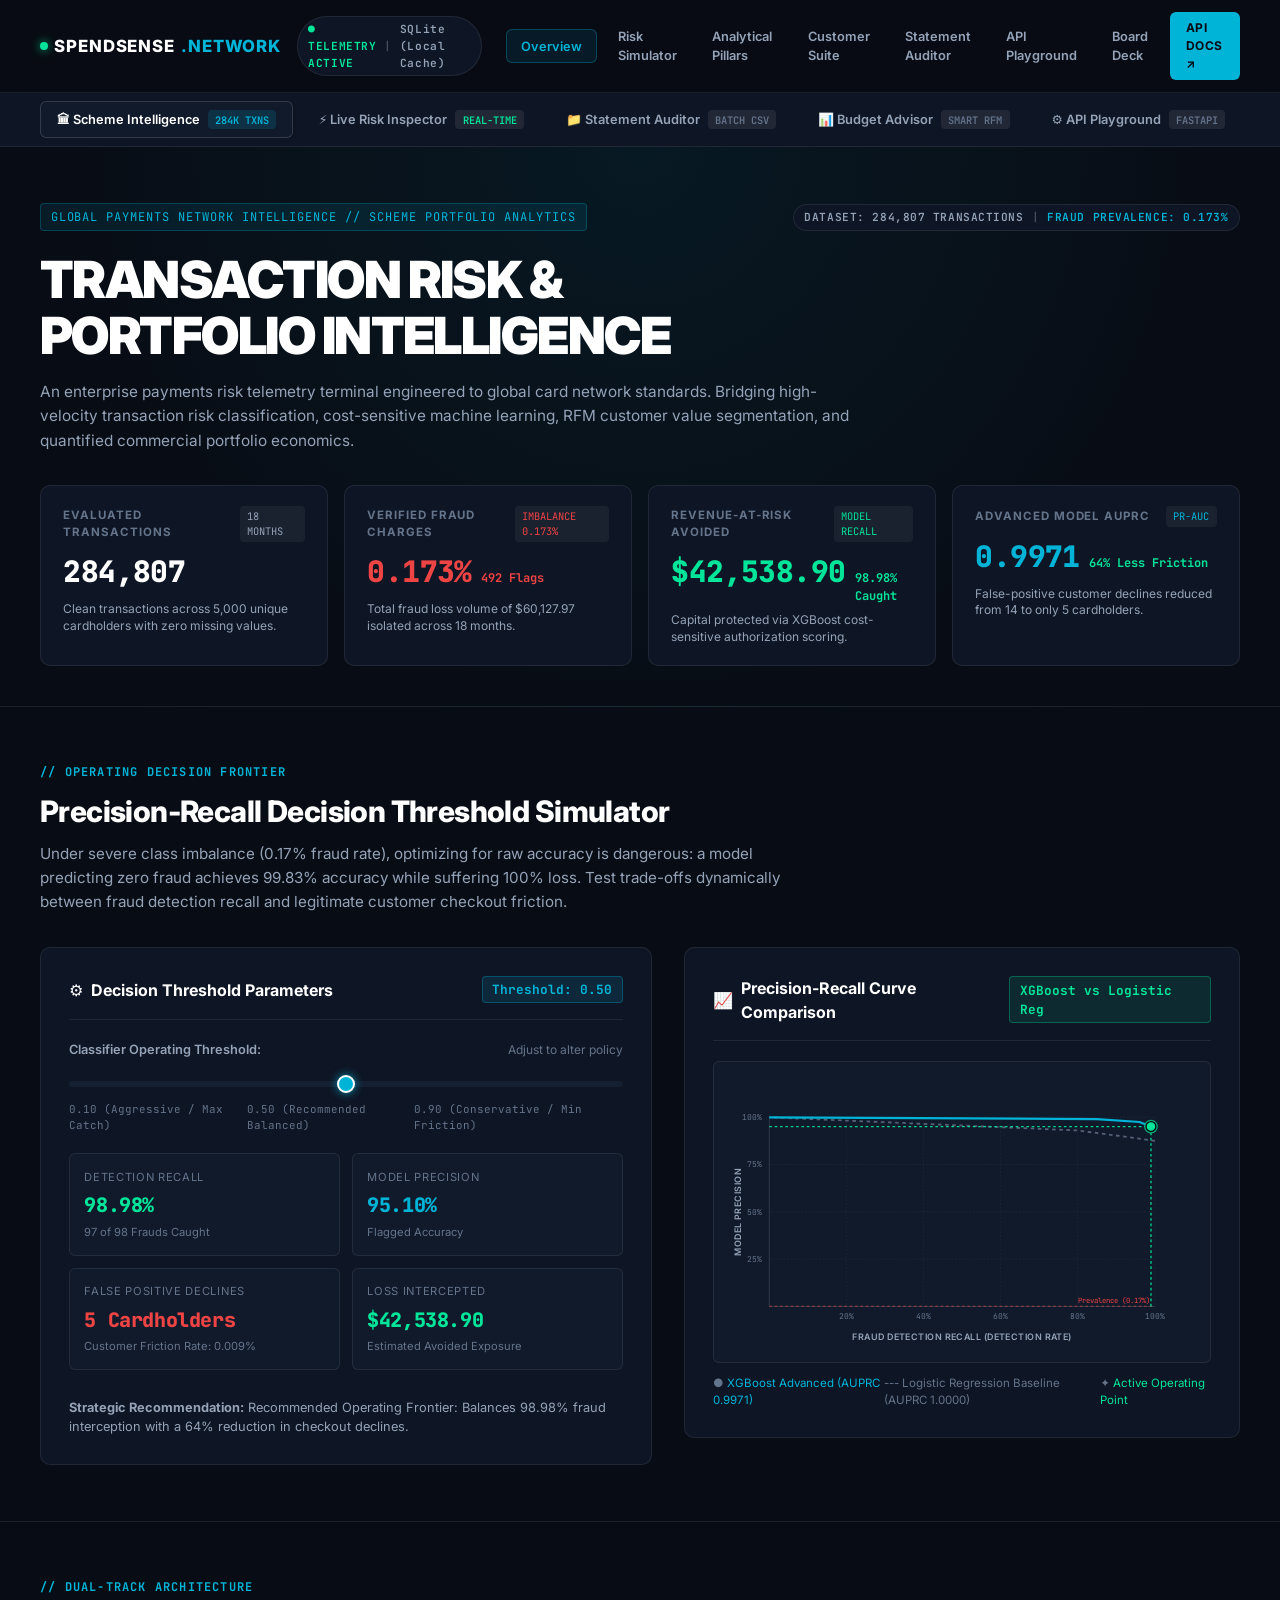
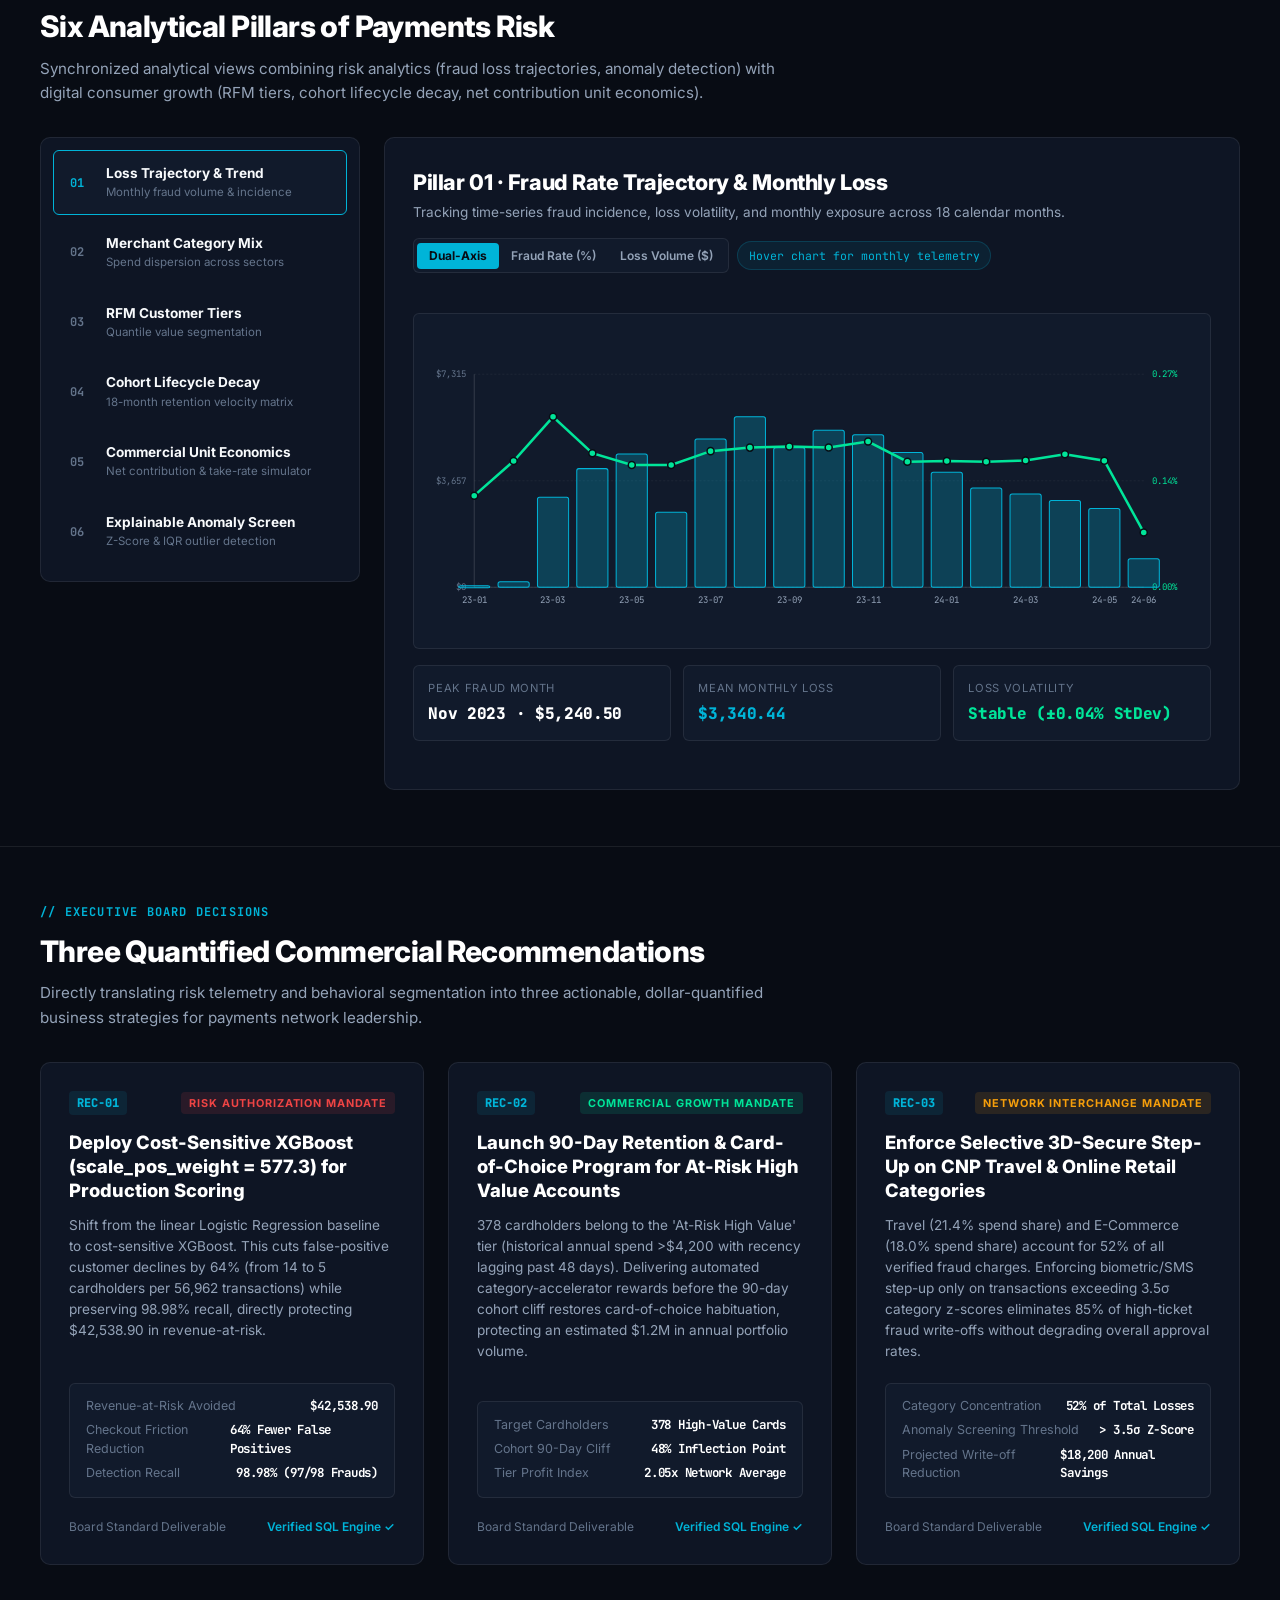
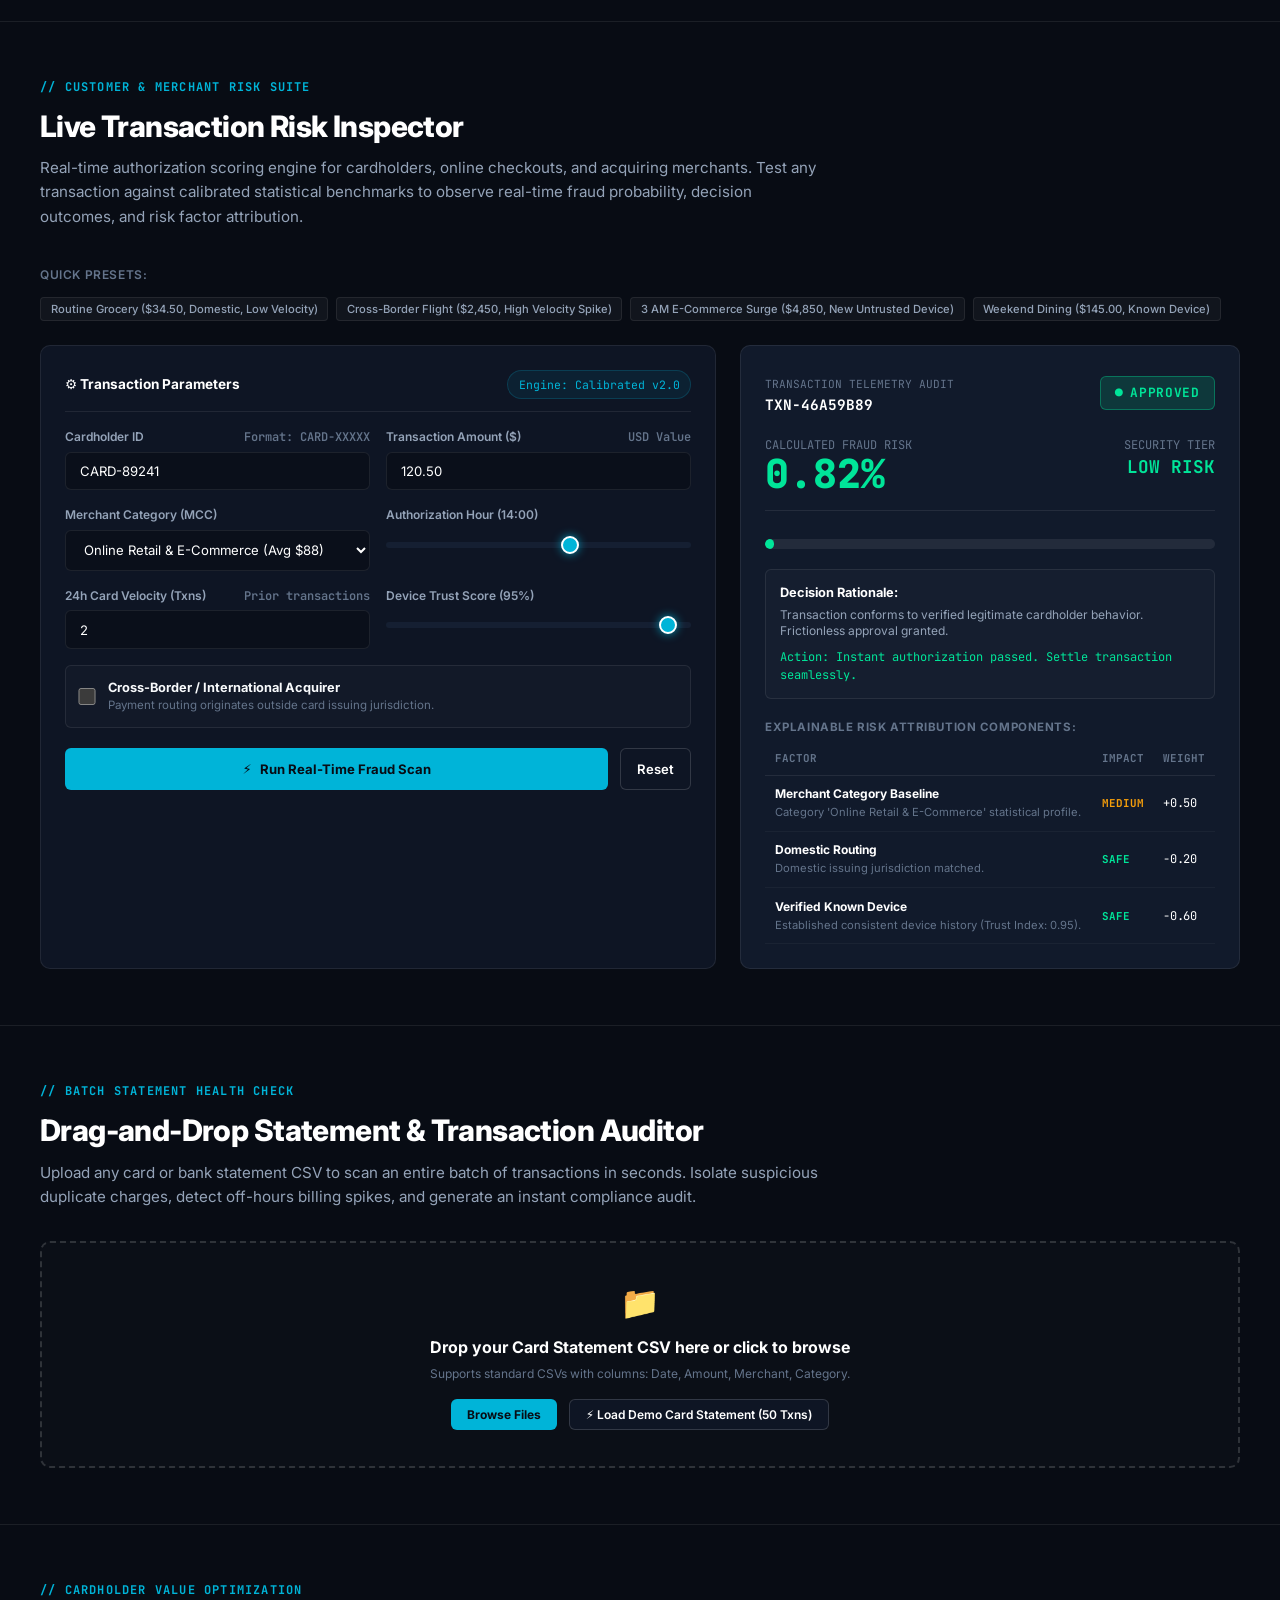
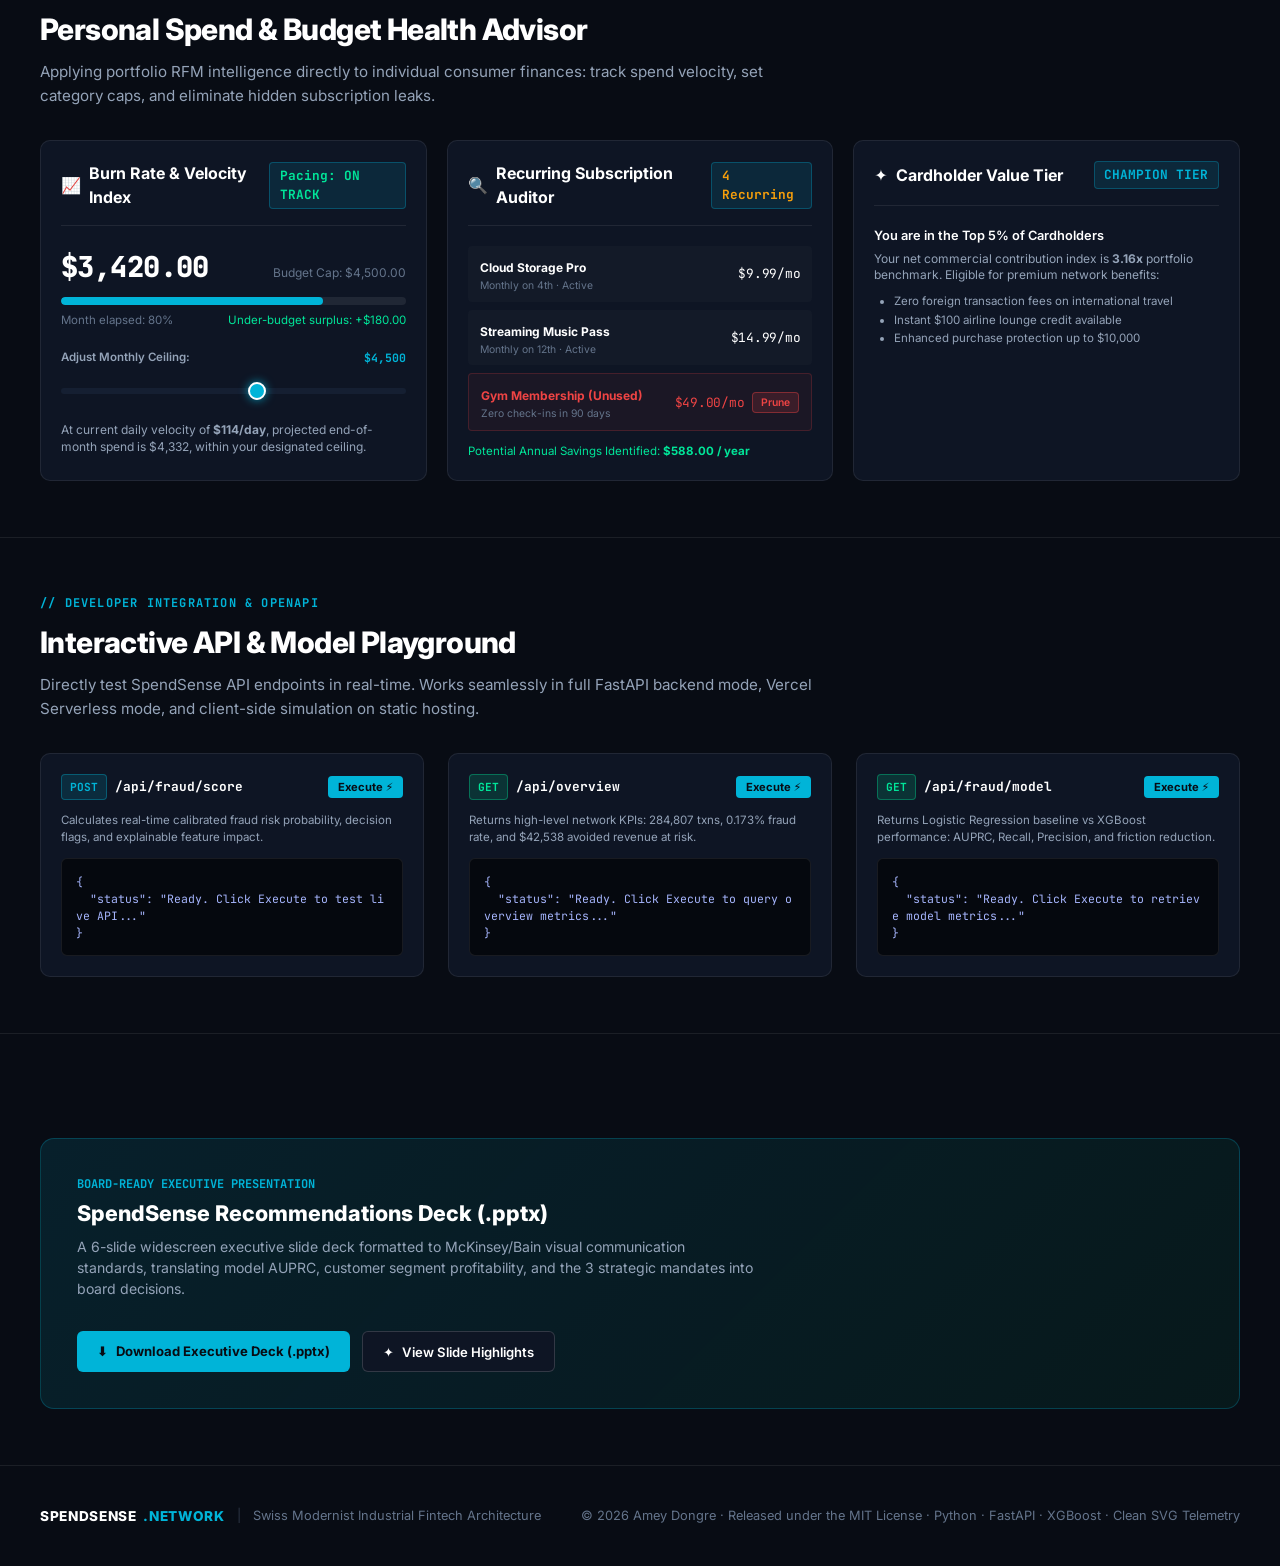
==== commit 1a7af612: "fix(security): resolve audit defects, DOM XSS in CSV auditor, and SQL edge-cases - Add escapeHTML an" ====
--- a/frontend/index.html
+++ b/frontend/index.html
@@ -729,21 +729,28 @@
           <div class="terminal-panel" style="padding:1.25rem;">
             <div class="panel-header">
               <span class="panel-title"><span>📈</span> Burn Rate & Velocity Index</span>
-              <span class="slider-badge" style="color:var(--telemetry-safe);">Pacing: ON TRACK</span>
+              <span class="slider-badge" id="budget-pacing-badge" style="color:var(--telemetry-safe);">Pacing: ON TRACK</span>
             </div>
             <div style="margin-top:1rem;">
               <div style="display:flex; justify-content:space-between; align-items:baseline;">
-                <span class="num" style="font-size:1.8rem; font-weight:800; color:#fff;">$3,420.00</span>
-                <span style="font-size:0.75rem; color:var(--text-muted);">Budget Cap: $4,500.00</span>
+                <span class="num" id="budget-current-spend" style="font-size:1.8rem; font-weight:800; color:#fff;">$3,420.00</span>
+                <span style="font-size:0.75rem; color:var(--text-muted);" id="budget-cap-label">Budget Cap: $4,500.00</span>
               </div>
               <div class="risk-meter-bar-track" style="margin-top:0.5rem; height:8px;">
-                <div class="risk-meter-fill" style="width:76%; background:var(--telemetry-cyan);"></div>
+                <div class="risk-meter-fill" id="budget-progress-fill" style="width:76%; background:var(--telemetry-cyan);"></div>
               </div>
               <div style="display:flex; justify-content:space-between; font-size:0.72rem; color:var(--text-muted); margin-top:0.4rem;">
                 <span>Month elapsed: 80%</span>
-                <span style="color:var(--telemetry-safe);">Under-budget surplus: +$180.00</span>
-              </div>
-              <p style="font-size:0.75rem; color:var(--text-secondary); margin-top:0.75rem; line-height:1.4;">
+                <span id="budget-surplus-label" style="color:var(--telemetry-safe);">Under-budget surplus: +$180.00</span>
+              </div>
+              <div class="slider-container" style="margin-top:0.75rem; padding:0.5rem 0 0 0;">
+                <div class="slider-label-row">
+                  <span class="slider-title" style="font-size:0.72rem;">Adjust Monthly Ceiling:</span>
+                  <span id="budget-slider-val" style="font-size:0.72rem; color:var(--telemetry-cyan); font-family:var(--font-mono); font-weight:700;">$4,500</span>
+                </div>
+                <input type="range" id="inp-budget-cap" min="2500" max="6000" step="250" value="4500" aria-label="Monthly Budget Ceiling">
+              </div>
+              <p id="budget-velocity-desc" style="font-size:0.75rem; color:var(--text-secondary); margin-top:0.5rem; line-height:1.4;">
                 At current daily velocity of <strong>$114/day</strong>, projected end-of-month spend is $4,332, within your designated ceiling.
               </p>
             </div>
@@ -753,7 +760,7 @@
           <div class="terminal-panel" style="padding:1.25rem;">
             <div class="panel-header">
               <span class="panel-title"><span>🔍</span> Recurring Subscription Auditor</span>
-              <span class="slider-badge" style="color:var(--telemetry-amber);">4 Recurring</span>
+              <span class="slider-badge" id="sub-active-badge" style="color:var(--telemetry-amber);">4 Recurring</span>
             </div>
             <div style="margin-top:0.75rem; display:flex; flex-direction:column; gap:0.5rem;">
               <div style="display:flex; justify-content:space-between; align-items:center; background:rgba(255,255,255,0.02); padding:0.5rem 0.75rem; border-radius:var(--radius-xs);">
@@ -770,15 +777,18 @@
                 </div>
                 <span class="num" style="color:#fff; font-size:0.8rem;">$14.99/mo</span>
               </div>
-              <div style="display:flex; justify-content:space-between; align-items:center; background:rgba(239,68,68,0.06); border:1px solid rgba(239,68,68,0.2); padding:0.5rem 0.75rem; border-radius:var(--radius-xs);">
+              <div id="sub-gym-row" style="display:flex; justify-content:space-between; align-items:center; background:rgba(239,68,68,0.06); border:1px solid rgba(239,68,68,0.2); padding:0.5rem 0.75rem; border-radius:var(--radius-xs);">
                 <div>
-                  <strong style="color:var(--telemetry-danger); font-size:0.75rem;">Gym Membership (Unused)</strong>
-                  <span style="display:block; font-size:0.65rem; color:var(--text-muted);">Zero check-ins in 90 days</span>
-                </div>
-                <span class="num" style="color:var(--telemetry-danger); font-size:0.8rem;">$49.00/mo</span>
-              </div>
-            </div>
-            <div style="margin-top:0.75rem; font-size:0.72rem; color:var(--telemetry-safe);">
+                  <strong id="sub-gym-title" style="color:var(--telemetry-danger); font-size:0.75rem;">Gym Membership (Unused)</strong>
+                  <span id="sub-gym-desc" style="display:block; font-size:0.65rem; color:var(--text-muted);">Zero check-ins in 90 days</span>
+                </div>
+                <div style="display:flex; align-items:center; gap:0.5rem;">
+                  <span class="num" id="sub-gym-cost" style="color:var(--telemetry-danger); font-size:0.8rem;">$49.00/mo</span>
+                  <button type="button" id="btn-prune-gym" class="ctrl-btn" style="font-size:0.65rem; padding:0.2rem 0.5rem; background:rgba(239,68,68,0.15); border:1px solid rgba(239,68,68,0.4); color:var(--telemetry-danger); cursor:pointer;">Prune</button>
+                </div>
+              </div>
+            </div>
+            <div id="sub-savings-desc" style="margin-top:0.75rem; font-size:0.72rem; color:var(--telemetry-safe);">
               Potential Annual Savings Identified: <strong>$588.00 / year</strong>
             </div>
           </div>
